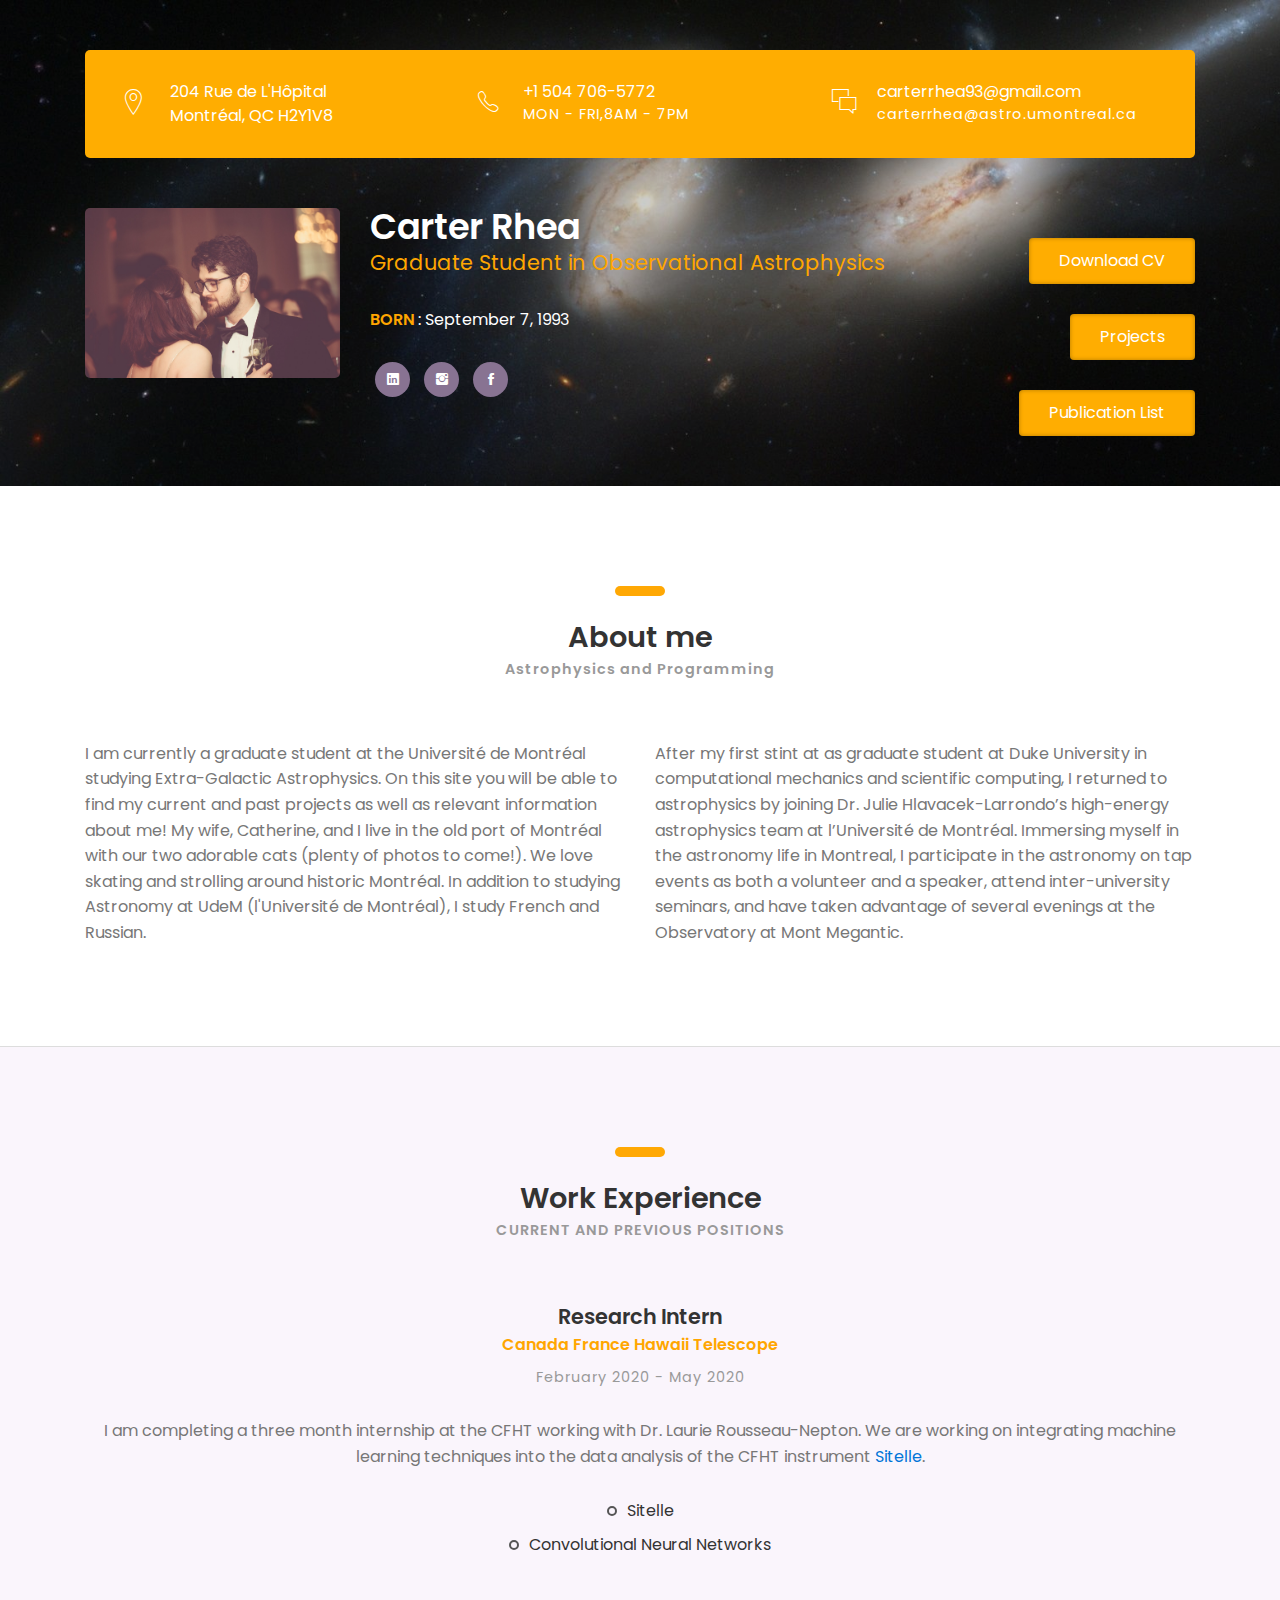
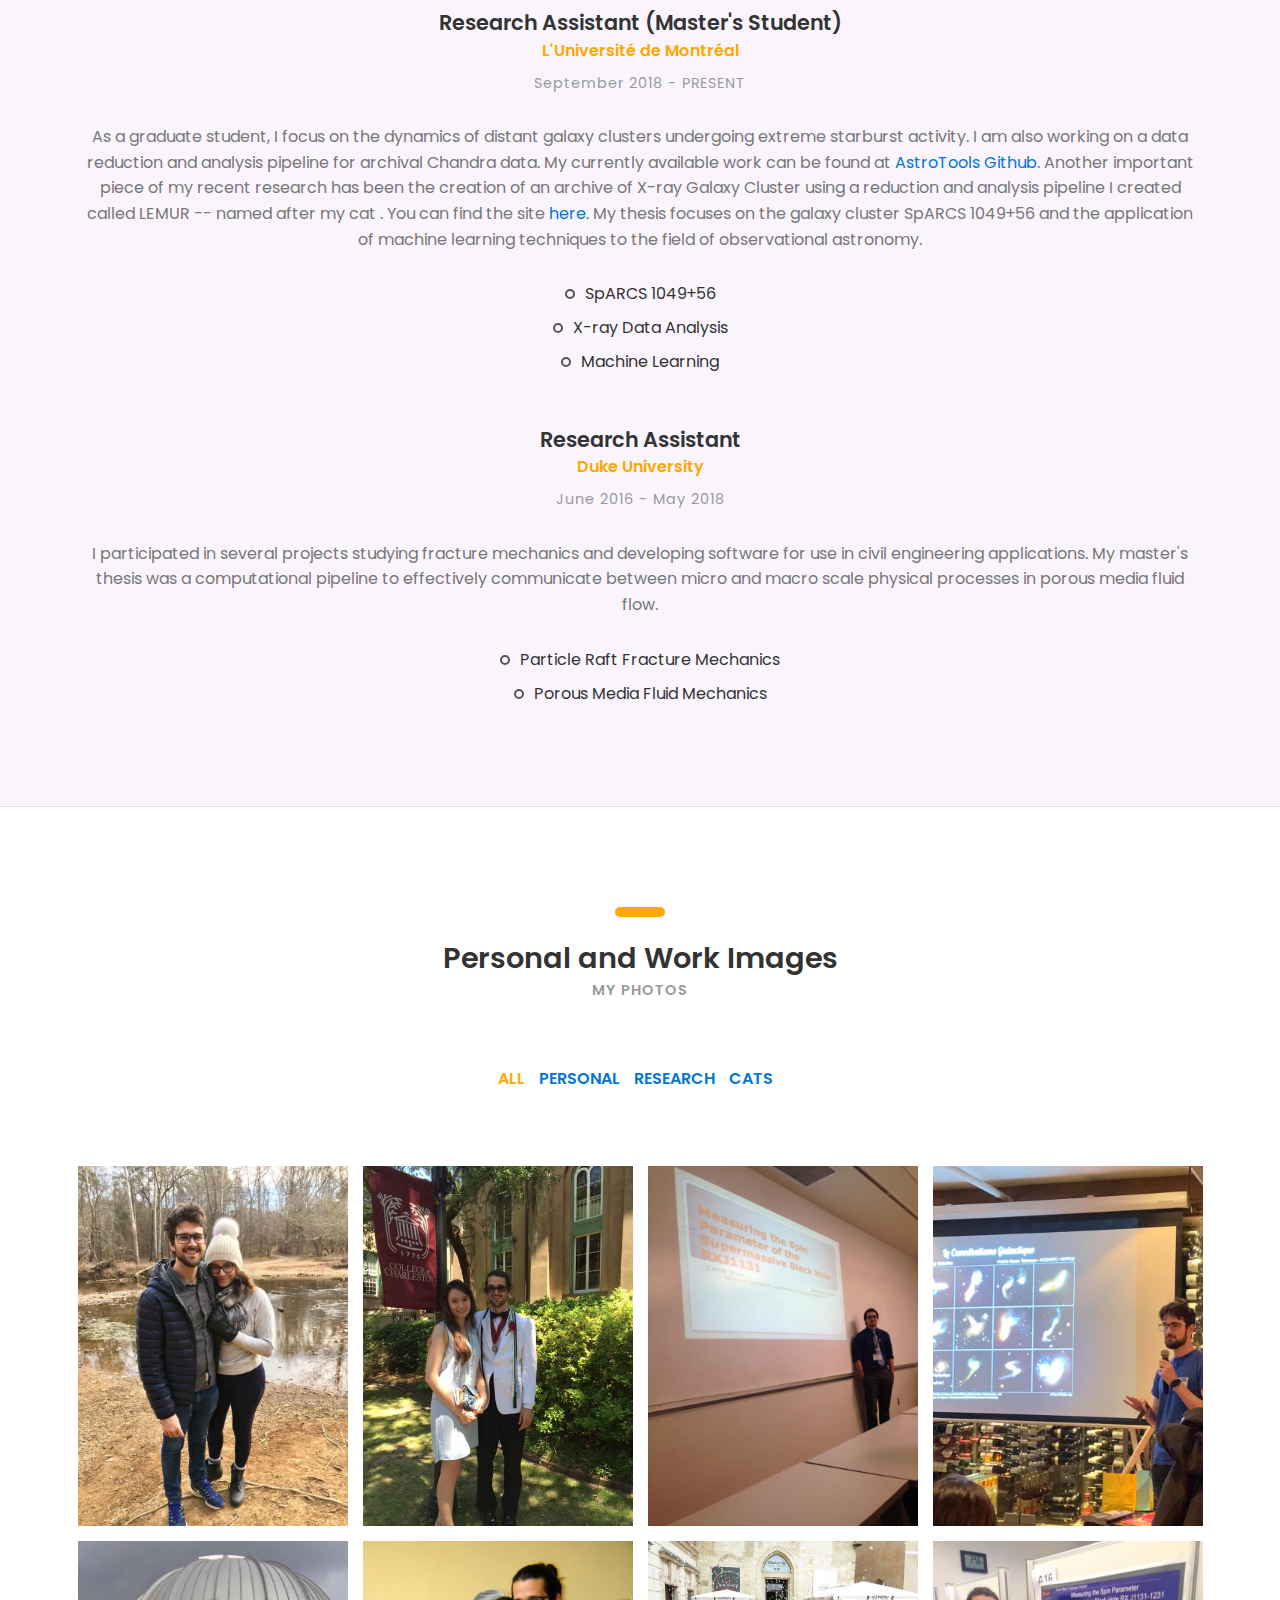
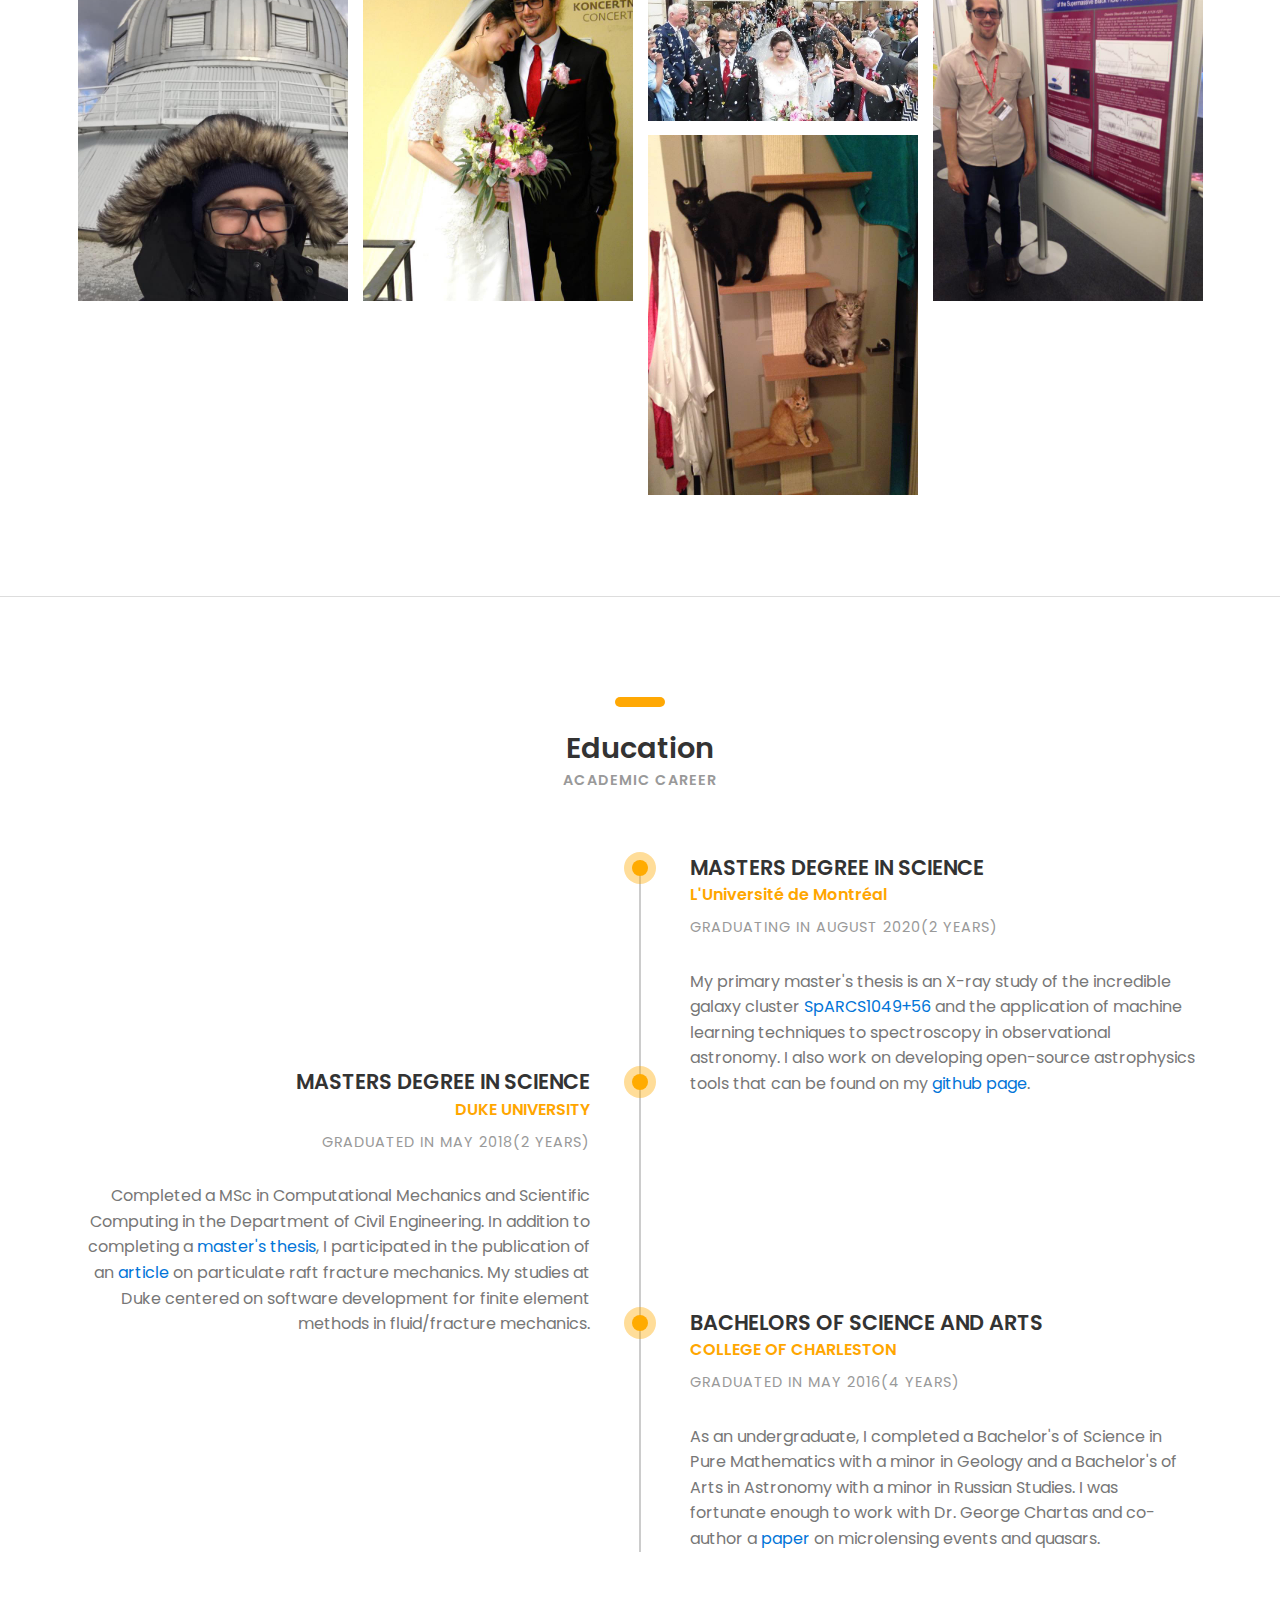
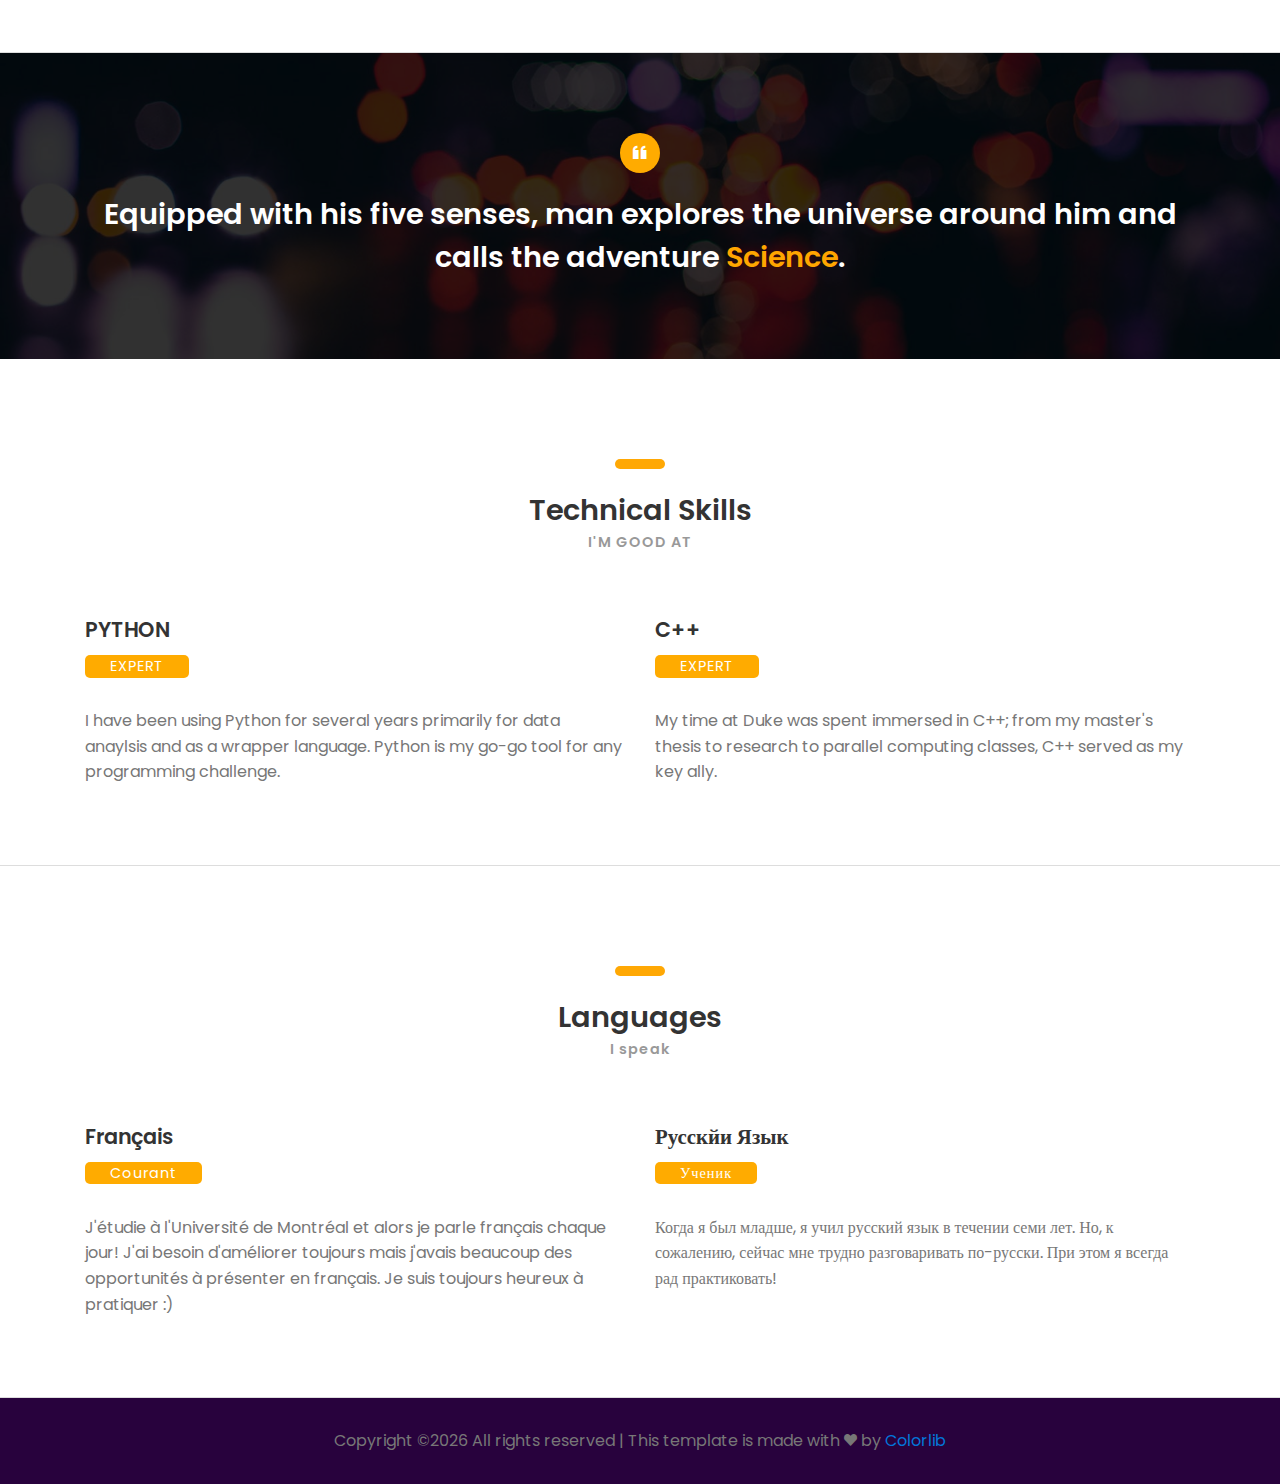
==== index.html @ 4ae4369f "Minor updates" ====
<!DOCTYPE HTML>
<html lang="en">
<head>
	<title>Carter Rhea</title>
	<meta http-equiv="X-UA-Compatible" content="IE=edge">
    <meta name="viewport" content="width=device-width, initial-scale=1">
	<meta charset="UTF-8">
	<script data-ad-client="ca-pub-7605440221238567" async src="https://pagead2.googlesyndication.com/pagead/js/adsbygoogle.js"></script>

	<!-- Font -->

	<link href="https://fonts.googleapis.com/css?family=Poppins:400,500,600,700%7CAllura" rel="stylesheet">

	<!-- Stylesheets -->

	<link href="common-css/bootstrap.css" rel="stylesheet">

	<link href="common-css/ionicons.css" rel="stylesheet">

	<link href="common-css/fluidbox.min.css" rel="stylesheet">

	<link href="03-cv-business/css/styles.css" rel="stylesheet">

	<link href="03-cv-business/css/responsive.css" rel="stylesheet">

</head>
<body>

	<section class="intro-section">
		<div class="container">

			<div class="heading-wrapper">
				<div class="row">
					<div class="col-sm-6 col-md-6 col-lg-4">
						<div class="info">
							<i class="icon ion-ios-location-outline"></i>
							<div class="right-area">
								<h5>204 Rue de L'Hôpital</h5>
								<h5>Montréal, QC H2Y1V8</h5>
							</div><!-- right-area -->
						</div><!-- info -->
					</div><!-- col-sm-4 -->

					<div class="col-sm-6 col-md-6 col-lg-4">
						<div class="info">
							<i class="icon ion-ios-telephone-outline"></i>
							<div class="right-area">
								<h5>+1 504 706-5772</h5>
								<h6>MON - FRI,8AM - 7PM</h6>
							</div><!-- right-area -->
						</div><!-- info -->
					</div><!-- col-sm-4 -->

					<div class="col-sm-6 col-md-6 col-lg-4">
						<div class="info">
							<i class="icon ion-ios-chatboxes-outline"></i>
							<div class="right-area">
								<h5>carterrhea93@gmail.com</h5>
								<h6>carterrhea@astro.umontreal.ca</h6>
							</div><!-- right-area -->
						</div><!-- info -->
					</div><!-- col-sm-4 -->
				</div><!-- row -->
			</div><!-- heading-wrapper -->


			<div class="intro">
				<div class="row">

					<div class="col-sm-8 col-md-4 col-lg-3">
						<div class="profile-img margin-b-30"><img src="images/DanWedding.jpg" alt=""></div>
					</div><!-- col-sm-8 -->

					<div class="col-sm-10 col-md-5 col-lg-6">
							<h2><b>Carter Rhea</b></h2>
							<h4 class="font-yellow">Graduate Student in Observational Astrophysics</h4>
							<ul class="information margin-tb-30">
								<li><b class="font-yellow">BORN</b> : September 7, 1993</li>
							</ul>
							<ul class="social-icons">
								<li><a href="#"><i class="ion-social-linkedin"></i></a></li>
								<li><a href="#"><i class="ion-social-instagram"></i></a></li>
								<li><a href="#"><i class="ion-social-facebook"></i></a></li>
							</ul>
					</div><!-- col-sm-8 -->

					<div class="col-sm-10 col-md-3 col-lg-3">
						<a class="downlad-btn" href="files/Resume.pdf" target="_blank">Download CV</a>
						<a class="downlad-btn" href="Projects.html">Projects</a>
						<a class="downlad-btn" href="Publications.html">Publication List</a>
					</div><!-- col-lg-2 -->


				</div><!-- row -->

			</div><!-- intro -->
		</div><!-- container -->
	</section><!-- intro-section -->


	<section class="about-section section">
		<div class="container">
			<div class="row">
				<div class="col-sm-12 center-text">
					<div class="heading ">
						<h3><b>About me</b></h3>
						<h6 class="font-lite-black"><b>Astrophysics and Programming</b></h6>
					</div>
				</div><!-- col-sm-3 -->
				<div class="col-sm-12 col-md-6">
					<p class="margin-b-50">I am currently a graduate student at the Université de Montréal studying Extra-Galactic Astrophysics. On this site you will
						be able to find my current and past projects as well as relevant information about me! My wife, Catherine, and I live
						in the old port of Montréal with our two adorable cats (plenty of photos to come!). We love skating and strolling
						around historic Montréal. In addition to studying Astronomy at UdeM (l'Université de Montréal), I study French and Russian.</p>
				</div><!-- col-sm-6 -->
				<div class="col-sm-12 col-md-6">
					<p class="margin-b-30">
						After my first stint at as graduate student at Duke University in computational mechanics and scientific computing,
						 I returned to astrophysics by joining Dr. Julie Hlavacek-Larrondo’s high-energy astrophysics team at l’Université de Montréal. Immersing myself in the astronomy life in Montreal,
						I participate in the astronomy on tap events as both a volunteer and a speaker, attend inter-university seminars, and have taken advantage of several evenings at the Observatory at Mont Megantic.</p>
				</div><!-- col-sm-6 -->




			</div><!-- row -->
		</div><!-- container -->
	</section><!-- about-section -->

	<section class="experience-section section center-text">
		<div class="container">
			<div class="row">
				<div class="col-sm-12">
					<div class="heading">
						<h3><b>Work Experience</b></h3>
						<h6 class="font-lite-black"><b>CURRENT AND PREVIOUS POSITIONS</b></h6>
					</div>
				</div><!-- col-sm-3 -->

				<div class="col-sm-12">

					<div class="experience margin-b-50">
						<h4><b>Research Intern</b></h4>
						<h5 class="font-yellow"><b>Canada France Hawaii Telescope</b></h5>
						<h6 class="font-lite-black margin-t-10">February 2020 - May 2020</h6>
						<p class="margin-tb-30">I am completing a three month internship at the CFHT working with Dr. Laurie
						Rousseau-Nepton. We are working on integrating machine learning techniques into the data analysis
						of the CFHT instrument <a href="https://cfht.hawaii.edu/Instruments/Sitelle/">Sitelle</a>.</p>
						<ul class="list margin-b-30">
							<li><span>Sitelle</span></li>
							<li><span>Convolutional Neural Networks</span></li>
						</ul>
					</div><!-- experience -->

					<div class="experience margin-b-50">
						<h4><b>Research Assistant (Master's Student)</b></h4>
						<h5 class="font-yellow"><b>L'Université de Montréal</b></h5>
						<h6 class="font-lite-black margin-t-10">September 2018 - PRESENT</h6>
						<p class="margin-tb-30">As a graduate student, I focus on the dynamics of distant galaxy clusters undergoing
                        extreme starburst activity. I am also working on a data reduction and analysis pipeline for archival Chandra data.
                        My currently available work can be found at <a href="https://github.com/crhea93/AstronomyTools">AstroTools Github</a>.
						Another important piece of my recent research has been the creation of an archive of X-ray Galaxy Cluster using a
						reduction and analysis pipeline I created called LEMUR -- named after my cat . You can find the site <a href="https://xtra-archive.com/">here</a>.
						My thesis focuses on the galaxy cluster SpARCS 1049+56 and the application of machine learning techniques
							to the field of observational astronomy.
						</p>
						<ul class="list margin-b-30">
							<li><span>SpARCS 1049+56</span></li>
							<li><span>X-ray Data Analysis</span></li>
							<li><span>Machine Learning</span></li>
						</ul>
					</div><!-- experience -->

					<div class="experience margin-b-50">
						<h4><b>Research Assistant</b></h4>
						<h5 class="font-yellow"><b>Duke University</b></h5>
						<h6 class="font-lite-black margin-t-10">June 2016 - May 2018</h6>
						<p class="margin-tb-30">I participated in several projects studying fracture mechanics and developing
                        software for use in civil engineering applications. My master's thesis was a computational pipeline to
                        effectively communicate between micro and macro scale physical processes in porous media fluid flow.</p>
						<ul class="list">
							<li><span>Particle Raft Fracture Mechanics</span></li>
							<li><span>Porous Media Fluid Mechanics</span></li>
						</ul>
					</div><!-- experience -->

				</div><!-- col-sm-9 -->
			</div><!-- row -->
		</div><!-- container -->
	</section><!-- experience-section -->

	<section class="portfolio-section section center-text">
		<div class="container">
			<div class="row">
				<div class="col-sm-12">
					<div class="heading">
						<h3><b>Personal and Work Images</b></h3>
						<h6 class="font-lite-black"><b>MY PHOTOS</b></h6>
					</div>
				</div><!-- col-sm-12 -->

				<div class="col-sm-12">
					<div class="portfolioFilter clearfix margin-b-80">
						<a href="#" data-filter="*" class="current"><b>ALL</b></a>
						<a href="#" data-filter=".personal"><b>PERSONAL</b></a>
						<a href="#" data-filter=".research"><b>RESEARCH</b></a>
						<a href="#" data-filter=".cats"><b>CATS</b></a>
					</div><!-- portfolioFilter -->
				</div><!-- col-sm-8 -->
			</div><!-- row -->

			<div class="portfolioContainer margin-b-50">

				<div class="p-item personal">
					<a href="images/eno.jpg" data-fluidbox>
						<img src="images/eno.jpg" alt=""></a>
				</div><!-- p-item -->

                <div class="p-item personal">
                    <a href="images/grad.jpg" data-fluidbox>
                        <img src="images/grad.jpg" alt=""></a>
                </div><!-- p-item -->

                <div class="p-item research">
                    <a href="images/Philly2015.jpg" data-fluidbox>
                        <img src="images/Philly2015.jpg" alt=""></a>
                </div><!-- p-item -->

                <div class="p-item personal research">
                    <a href="images/AstroFut.jpg" data-fluidbox>
                        <img src="images/AstroFut.jpg" alt=""></a>
                </div><!-- p-item -->

                <div class="p-item personal research">
                    <a href="images/OMM.jpg" data-fluidbox>
                        <img src="images/OMM.jpg" alt=""></a>
                </div><!-- p-item -->

                <div class="p-item personal">
                    <a href="images/wedding2.jpg" data-fluidbox>
                        <img src="images/wedding2.jpg" alt=""></a>
                </div><!-- p-item -->

                <div class="p-item personal">
                    <a href="images/wedding.jpg" data-fluidbox>
                        <img src="images/wedding.jpg" alt=""></a>
                </div><!-- p-item -->

                <div class="p-item research">
                    <a href="images/Madrid.jpg" data-fluidbox>
                        <img src="images/Madrid.jpg" alt=""></a>
                </div><!-- p-item -->

				<div class="p-item cats">
					<a href="images/cat_tree.jpg" data-fluidbox>
						<img src="images/cat_tree.jpg" alt=""></a>
				</div><!-- p-item -->


			</div><!-- portfolioContainer -->
		</div><!-- container -->
	</section><!-- portfolio-section -->


	<section class="education-section section">
		<div class="container">
			<div class="row">
				<div class="col-sm-12 center-text">
					<div class="heading">
						<h3><b>Education</b></h3>
						<h6 class="font-lite-black"><b>ACADEMIC CAREER</b></h6>
					</div>
				</div><!-- col-sm-3 -->

				<div class="col-sm-12">

					<div class="education-wrapper margin-b-50">
						<div class="education right">
							<h4><b>MASTERS DEGREE IN SCIENCE</b></h4>
							<h5 class="font-yellow"><b>L'Université de Montréal</b></h5>
							<h6 class="font-lite-black margin-t-10">GRADUATING IN AUGUST 2020(2 YEARS)</h6>
							<p class="margin-t-30">My primary master's thesis is an X-ray study of the incredible galaxy cluster
                                <a href="https://www.sciencedaily.com/releases/2015/09/150910141235.htm">SpARCS1049+56</a> and the application of machine learning techniques to spectroscopy in observational astronomy.
                                I also work on developing open-source astrophysics tools that can be found on my <a href="https://github.com/crhea93">github page</a>.
							</p>
						</div><!-- education -->

						<div class="education left">
							<h4><b>MASTERS DEGREE IN SCIENCE</b></h4>
							<h5 class="font-yellow"><b>DUKE UNIVERSITY</b></h5>
							<h6 class="font-lite-black margin-t-10">GRADUATED IN MAY 2018(2 YEARS)</h6>
							<p class="margin-t-30">Completed a MSc in Computational Mechanics and Scientific Computing in the
                                Department of Civil Engineering. In addition to completing a
                                <a href="https://dukespace.lib.duke.edu/dspace/handle/10161/17526">master's thesis</a>, I participated in
                                the publication of an <a href="https://www.sciencedirect.com/science/article/pii/S0020768318303329">article</a> on particulate raft fracture mechanics. My studies at Duke centered
                            on software development for finite element methods in fluid/fracture mechanics.</p>
						</div><!-- education -->

						<div class="education right">
							<h4><b>BACHELORS OF SCIENCE AND ARTS</b></h4>
							<h5 class="font-yellow"><b>COLLEGE OF CHARLESTON</b></h5>
							<h6 class="font-lite-black margin-t-10">GRADUATED IN MAY 2016(4 YEARS)</h6>
							<p class="margin-t-30">As an undergraduate, I completed a Bachelor's of Science in Pure Mathematics with a minor in Geology
                            and a Bachelor's of Arts in Astronomy with a minor in Russian Studies. I was fortunate enough to work with Dr. George Chartas
                                and co-author a <a href="https://arxiv.org/abs/1509.05375">paper</a> on microlensing events and quasars.</p>
						</div><!-- education -->
					</div><!-- education-wrapper -->
				</div><!-- col-sm-9 -->
			</div><!-- row -->
		</div><!-- container -->

	</section><!-- education-section -->


	<section class="quoto-section center-text">
		<div class="container">
			<div class="row">
				<div class="col-sm-12">
					<i class="icon ion-quote"></i>
					<h3><b>Equipped with his five senses, man explores the universe around him and calls the adventure
                        <span class="font-yellow">Science</span>.
					</b></h3>
				</div><!-- col-sm-12 -->
			</div><!-- row -->
		</div><!-- container -->
	</section><!-- quoto-section -->

	<section class="skills-section section">
		<div class="container">
			<div class="row">
				<div class="col-sm-12 center-text">
					<div class="heading">
						<h3><b>Technical Skills</b></h3>
						<h6 class="font-lite-black"><b>I'M GOOD AT</b></h6>
					</div>
				</div><!-- col-sm-12 -->

				<div class="col-sm-12 col-md-6">
					<h4><b>PYTHON</b></h4>
					<h6 class="expert">EXPERT</h6>

					<p class="margin-tb-30">I have been using Python for several years primarily for data anaylsis and
                    as a wrapper language. Python is my go-go tool for any programming challenge.</p>

				</div><!-- col-md-6 -->

				<div class="col-sm-12 col-md-6">
					<h4><b>C++</b></h4>
					<h6 class="expert">EXPERT</h6>

					<p class="margin-tb-30">My time at Duke was spent immersed in C++; from my master's thesis to research
                    to parallel computing classes, C++ served as my key ally.</p>


                </div><!-- col-md-6 -->
			</div><!-- row -->
		</div><!-- container -->
	</section><!-- skills-section -->



	<section class="skills-section section">
		<div class="container">
			<div class="row">
				<div class="col-sm-12 center-text">
					<div class="heading">
						<h3><b>Languages</b></h3>
						<h6 class="font-lite-black"><b>I speak</b></h6>
					</div>
				</div><!-- col-sm-12 -->

				<div class="col-sm-12 col-md-6">
					<h4><b>Français</b></h4>
					<h6 class="expert">Courant</h6>

					<p class="margin-tb-30">J'étudie à l'Université de Montréal et alors je parle français chaque jour! J'ai besoin d'améliorer toujours
					mais j'avais beaucoup des opportunités à présenter en français. Je suis toujours heureux à pratiquer :)</p>


				</div><!-- col-md-6 -->

				<div class="col-sm-12 col-md-6">
					<h4><b>Русскйи Язык</b></h4>
					<h6 class="expert">Ученик</h6>

					<p class="margin-tb-30">Когда я был младше, я учил русский язык в течении семи лет. Но, к сожалению, сейчас мне трудно разговаривать по-русски.
						При этом я всегда рад практиковать!</p>



				</div><!-- col-md-6 -->
			</div><!-- row -->
		</div><!-- container -->
	</section><!-- skills-section -->





	<footer>
		<p class="copyright">
			<!-- Link back to Colorlib can't be removed. Template is licensed under CC BY 3.0. -->
Copyright &copy;<script>document.write(new Date().getFullYear());</script> All rights reserved | This template is made with <i class="ion-heart" aria-hidden="true"></i> by <a href="https://colorlib.com" target="_blank">Colorlib</a>
<!-- Link back to Colorlib can't be removed. Template is licensed under CC BY 3.0. -->
		</p>
	</footer>


	<!-- SCIPTS -->

	<script src="common-js/jquery-3.2.1.min.js"></script>

	<script src="common-js/tether.min.js"></script>

	<script src="common-js/bootstrap.js"></script>

	<script src="common-js/isotope.pkgd.min.js"></script>

	<script src="common-js/jquery.waypoints.min.js"></script>

	<script src="common-js/progressbar.min.js"></script>

	<script src="common-js/jquery.fluidbox.min.js"></script>

	<script src="common-js/scripts.js"></script>

</body>
</html>
---- common-css/fluidbox.min.css ----
@-webkit-keyframes a{0%{-webkit-transform:translate(-50%,-50%) rotateX(0) rotateY(0);transform:translate(-50%,-50%) rotateX(0) rotateY(0)}50%{-webkit-transform:translate(-50%,-50%) rotateX(-180deg) rotateY(0);transform:translate(-50%,-50%) rotateX(-180deg) rotateY(0)}to{-webkit-transform:translate(-50%,-50%) rotateX(-180deg) rotateY(-180deg);transform:translate(-50%,-50%) rotateX(-180deg) rotateY(-180deg)}}@keyframes a{0%{-webkit-transform:translate(-50%,-50%) rotateX(0) rotateY(0);transform:translate(-50%,-50%) rotateX(0) rotateY(0)}50%{-webkit-transform:translate(-50%,-50%) rotateX(-180deg) rotateY(0);transform:translate(-50%,-50%) rotateX(-180deg) rotateY(0)}to{-webkit-transform:translate(-50%,-50%) rotateX(-180deg) rotateY(-180deg);transform:translate(-50%,-50%) rotateX(-180deg) rotateY(-180deg)}}.fluidbox{outline:none}.fluidbox__overlay{background-color:hsla(0,0%,100%,.85);cursor:pointer;cursor:zoom-out;opacity:0;pointer-events:none;position:fixed;top:-100%;left:0;bottom:-100%;right:0;-webkit-transition:all .5s ease-in-out;transition:all .5s ease-in-out}.fluidbox--opened .fluidbox__overlay{pointer-events:auto}.fluidbox__wrap{background-position:center center;background-size:cover;margin:0 auto;position:relative;-webkit-transition:all .5s ease-in-out;transition:all .5s ease-in-out}.fluidbox--closed .fluidbox__thumb,.fluidbox__thumb{-webkit-transition:opacity 0s ease-in-out 0s;transition:opacity 0s ease-in-out 0s}.fluidbox__ghost{background-size:100% 100%;background-position:center center;background-repeat:no-repeat;position:absolute;-webkit-transition:opacity 0s 0s,-webkit-transform .5s 0s;transition:opacity 0s 0s,-webkit-transform .5s 0s;transition:opacity 0s 0s,transform .5s 0s;transition:opacity 0s 0s,transform .5s 0s,-webkit-transform .5s 0s}.fluidbox--opened .fluidbox__ghost{cursor:pointer;cursor:zoom-out}.fluidbox--closed .fluidbox__ghost{-webkit-transition:opacity 0s .5s,-webkit-transform .5s 0s;transition:opacity 0s .5s,-webkit-transform .5s 0s;transition:opacity 0s .5s,transform .5s 0s;transition:opacity 0s .5s,transform .5s 0s,-webkit-transform .5s 0s}.fluidbox__loader{opacity:0;-webkit-perspective:200px;perspective:200px;pointer-events:none;position:absolute;top:0;left:0;bottom:0;right:0}.fluidbox__loader:before{background-color:hsla(0,0%,100%,.85);content:'';-webkit-transform-style:preserve-3d;transform-style:preserve-3d;position:absolute;top:50%;left:50%;width:20%;padding-bottom:20%;-webkit-transform:translate(-50%,-50%);transform:translate(-50%,-50%);-webkit-transition-property:-webkit-transform;transition-property:-webkit-transform;transition-property:transform;transition-property:transform,-webkit-transform;-webkit-transition-duration:.5s;transition-duration:.5s;-webkit-transition-delay:0s;transition-delay:0s}.fluidbox--loading .fluidbox__loader{opacity:1;-webkit-transition:opacity .5s ease-in-out .5s;transition:opacity .5s ease-in-out .5s}.fluidbox--loading .fluidbox__loader:before{-webkit-animation:a 1s 0s infinite ease-in-out forwards;animation:a 1s 0s infinite ease-in-out forwards}
/*# sourceMappingURL=fluidbox.min.css.map */
---- 03-cv-business/css/styles.css ----
/*
====================================================

* 	[Master Stylesheet]
	
	Theme Name :  
	Version    :  
	Author     :  
	Author URI :  

====================================================

	TOC
	
	1. PRIMARY STYLES
	2. COMMONS FOR PAGE DESIGN
	3. INTRO SECTION
		INTRO 
	4. ABOUT SECTION
		COUNTER SECTION 
	5. EXPERIENCE SECTION
	6. PORFOLIO SECTION
	7. EDUCATION SECTION
	8. QUOTO SECTION
	9. SKILLS SECTION
		LINE PROGRESSBAR 
	10. FOOTER

====================================================


/* ---------------------------------
1. PRIMARY STYLES
--------------------------------- */

html{ font-size: 100%; height: 100%; width: 100%; overflow-x: hidden; margin: 0px; 
	padding: 0px; touch-action: manipulation; }


body{ font-size: 16px; font-family: 'Poppins', serif; width: 100%; margin: 0; 
	font-weight: 400; word-wrap: break-word; color: #333; 
	-webkit-font-smoothing: antialiased; -moz-osx-font-smoothing: grayscale; }

h1, h2, h3, h4, h5, h6, p, a, ul, span, li, img, inpot, button{ margin: 0; padding: 0; }

h1,h2,h3,h4,h5,h6{ line-height: 1.5; font-weight: inherit; }

h1,h2,h3{ font-family: 'Poppins', cursive; }

p{ line-height: 1.6; font-size: 1em; font-weight: 400; color: #777; }

h1{ font-size: 4em; line-height: 1; }
h2{ font-size: 2.2em; line-height: 1.1; }
h3{ font-size: 1.8em; }
h4{ font-size: 1.3em; }
h5{ font-size: 1em; }
h6{ font-size: .9em; letter-spacing: 1px; }

a, button{ display: inline-block; text-decoration: none;  line-height: 1; 
	-webkit-transition: all .25s ease-in-out; transition: all .25s ease-in-out; }

a:focus, a:active, a:hover,
button:focus, button:active, button:hover,
a b.light-color:hover{ text-decoration: none; color: #FFA804; }



b{ font-weight: 600; }

img{ width: 100%; }

li{ list-style: none; display: inline-block; }

span{ display: inline-block; }

button{ outline: 0; border: 0; background: none; cursor: pointer; }

.icon{ font-size: 1.1em; display: inline-block; line-height: inherit; }

[class^="icon-"]:before, [class*=" icon-"]:before{ line-height: inherit; }

b.max-bold{ font-weight: 700; }



/* ---------------------------------
2. COMMONS FOR PAGE DESIGN
--------------------------------- */

.section{ padding: 100px 0 50px; border-bottom: 1px solid #ddd; }

.section .heading{ margin-bottom: 60px; display: inline-block; }

.section .heading:before{ content:''; height: 10px; width: 50px; border-radius: 5px;
	margin: 0 auto 20px; display: block; background: #FFA804; }
	
.margin-t-10{ margin-top: 10px; }
.margin-t-30{ margin-top: 30px; }

.margin-b-20{ margin-bottom: 20px; }
.margin-b-30{ margin-bottom: 30px; }
.margin-b-50{ margin-bottom: 50px; }

.margin-tb-30{ margin-top: 30px; margin-bottom: 30px; }
.margin-tb-50{ margin-top: 50px; margin-bottom: 50px; }

.font-yellow{ color: #FFA600; }

.font-semi-white{ color: #ddd; }

.font-lite-black{ color: #999; }

.center-text{ text-align: center; }



/* ---------------------------------
3. INTRO SECTION
--------------------------------- */

.intro-section{ padding: 50px 0; position: relative; background-size: cover; 
	z-index: 1;background-image: url(../../images/slider-3-1920x1080.jpg); }

.intro-section:before{ content:''; z-index: -1; position: absolute; top: 0; bottom: 0; left: 0; 
	right: 0; background: rgba(0,0,0, .2); }

	
/* HEADER */

.intro-section .heading-wrapper{ border-radius: 5px; padding: 30px 40px 20px; margin-bottom: 50px;
	background: #FFAD01; color: #fff; }

.intro-section .info{ margin-bottom: 10px; }

.intro-section .info .icon{ float: left; font-size: 30px; }

.intro-section .info .right-area{ margin-left: 45px; }


/* INTRO */

.intro{ color: #fff; }

.intro .profile-img{ max-width: 400px; border-radius: 5px; overflow: hidden; }

.intro .information > li{ display: block; margin: 5px 0; }

.intro .social-icons > li > a{ height: 35px; line-height: 35px; width: 35px; border-radius: 20px; 
	overflow: hidden; z-index: 1; position: relative; margin: 0 5px 5px; text-align: center;
	background: #887392; color: #fff; }

.intro .social-icons > li > a:after{ content: ''; position: absolute; bottom: 0; left: 0; right: 0;
	top: 0; z-index: -1; border-radius: 20px; background: #FFA804; 
	-webkit-transition: all .2s ease; transition: all .2s ease;
	-webkit-transform: scale(0); transform: scale(0); }

.intro .social-icons > li > a:hover:after{ -webkit-transform: scale(1); transform: scale(1); }


.intro .downlad-btn{ padding: 15px 30px; border-radius: 4px; float: right; margin-top: 30px;
	box-shadow: inset 0 0px 4px rgba(0,0,0,.3); background: #FFAD01; color: #fff; 
	-webkit-transition: all .2s ease; transition: all .2s ease; }

.intro .downlad-btn:hover{ -webkit-transform: translateY(-4px); transform: translateY(-4px); }


/* ---------------------------------
4. ABOUT SECTION
--------------------------------- */

/* COUNTER SECTION */

.counter{ position: relative; }
	
.counter .title{ color: #FFA600; text-align: right; margin-right: 130px; }

.counter .desc{ position: absolute; bottom: 4px; right: 0px; width: 110px; }



/* ---------------------------------
5. EXPERIENCE SECTION
--------------------------------- */

.experience-section{ background: #FAF5FC; }

.experience .list > li{ display: block; position: relative; margin-bottom: 10px; }

.experience .list > li > span{ position: relative; padding-left: 20px; }

.experience .list > li span:before{ content: ''; position: absolute; top: 50%; left: 0; height: 10px; 
	width: 10px; margin-top: -5px; display: block; border-radius: 10px; border: 2px solid #555; }

	

/* ---------------------------------
6. PORFOLIO SECTION
--------------------------------- */

.portfolio-section{ position: relative; }

.portfolio-section .portfolioFilter{ margin-bottom: 60px; color: #666; }

.portfolio-section .portfolioFilter a{ margin: 10px 10px 0 0; }

.portfolio-section .portfolioFilter a.current{ color: #FFA804; }

.portfolio-section .portfolioContainer{ margin-left: -15px; margin-right: -15px; }

.portfolio-section .p-item{ width: 25%; padding: 0 7.5px 0px; margin-top: 15px; }

.portfolio-section .p-item a{ display: inline-block; position: relative; }


	
/* ---------------------------------
7. EDUCATION SECTION
--------------------------------- */

.education-wrapper{ position: relative; overflow: hidden; text-align: center; }

.education-wrapper:after{ content:''; position: absolute; top: 8px; bottom: 0; left: 50%;
	margin-left: -1px; width: 2px; background: #ccc; }

.education-wrapper .education{ width: 50%; clear: both; position: relative; margin-top: -30px; }

.education-wrapper .education:first-child{ margin-top: 0; } 

.education-wrapper .education.left{ float: left; padding-right: 50px; text-align: right; }

.education-wrapper .education.right{ float: right; padding-left: 50px; text-align: left; }

.education-wrapper .education:after{ content:''; position: absolute; top: 8px; width: 16px; 
	height: 16px; border-radius: 10px; z-index: 1;
	box-shadow: 0 0 0 8px rgba(255,171,0, .4); background: #FFAB00; }
	
.education-wrapper .education.left:after{ right: -8px; }

.education-wrapper .education.right:after{ left: -8px; }


/* ---------------------------------
8. QUOTO SECTION
--------------------------------- */

.quoto-section{ padding: 80px 0; position: relative; background-size: cover; 
	z-index: 1; background-image: url(../../images/slider-4-1920x600.jpg); color: #fff; }

.quoto-section:before{ content:''; z-index: -1; position: absolute; top: 0; bottom: 0; left: 0; 
	right: 0; background: rgba(0,0,0, .8); }
	
.quoto-section .icon{ margin-bottom: 20px; height: 40px; width: 40px; line-height: 40px; 
	border-radius: 30px; background: #FFAB00; color: #fff; }

	

/* ---------------------------------
9. SKILLS SECTION
--------------------------------- */

.skills-section .expert{ margin-top: 10px; display: inline-block; padding: 1px 25px 0; 
	border-radius: 5px; background: #FFAB00; color: #fff; }

	
/* LINE PROGRESSBAR */
	
.line-progress{ position: relative; padding-bottom: 25px; }

.line-progress .progressbar-text{ position: absolute; bottom: 0; right: 0; font-size: 1.1em; 
	font-weight: 500; color: #777!important; }

.line-progress .progress-title{ position: absolute; bottom: 0; left: 0; color: #777; }


/* REDIAL PROGRESS SECTION */

.radial-progress-section{ border: 0; position: relative; background-size: cover; 
	z-index: 1; background-image: url(../../images/slider-4-1920x600.jpg); color: #fff; }

.radial-progress-section:before{ content:''; z-index: -1; position: absolute; top: 0; bottom: 0; 
	left: 0; right: 0; background: rgba(0,0,0, .8); }
	
.radial-progress{ position: relative; max-width: 170px; margin: 0 auto; }

.radial-progress .progressbar-text{ font-size: 2.2em; font-weight: 500; 
	padding-bottom: 25px!important; color: #FFAB00!important; }

.radial-progress .progressbar-text:after{ content:'%'; }

.radial-progress .progress-title{ position: absolute; top: 50%; left: 50%; width: 100%;
	letter-spacing: 0; text-align: center; transform: translate(-50%, 15px); color: #fff; }



/* ---------------------------------
10. FOOTER
--------------------------------- */

.copyright{ text-align: center; padding: 30px 0; background: #28023D; }
---- 03-cv-business/css/responsive.css ----
/* Screens Resolution : 992px
-------------------------------------------------------------------------- */
@media only screen and (max-width: 1200px) {
	/* ---------------------------------
	4. ABOUT SECTION
	--------------------------------- */

	/* COUNTER SECTION */

	.about-section{ text-align: center; }

	.counter{ display: inline-block; }
	
	.counter .desc{ text-align: left; }
}

/* Screens Resolution : 992px
-------------------------------------------------------------------------- */
@media only screen and (max-width: 992px) {
	
}

/* Screens Resolution : 767px
-------------------------------------------------------------------------- */
@media only screen and (max-width: 767px) {
	
	/* ---------------------------------
	1. PRIMARY STYLES
	--------------------------------- */

	p{ line-height: 1.4; }

	h1{ font-size: 3em; }
	h2{ font-size: 2em; }
	h3{ font-size: 1.8em; }


	
	/* ---------------------------------
	2. COMMONS FOR PAGE DESIGN
	--------------------------------- */

	.section{ padding: 50px 0 0px; }

	.section .heading{ margin-bottom: 30px; }

	
	/* ---------------------------------
	3. INTRO SECTION
	--------------------------------- */

	/* INTRO */

	.intro .downlad-btn{ float: none; }
	
	
	
	
	
	/* ---------------------------------
	6. PORFOLIO SECTION
	--------------------------------- */
	
	.portfolio-section .portfolioFilter{ margin-top: 0px; margin-bottom: 20px; }
	
	.portfolio-section .p-item{ width: 50%; }
	
	
	/* ---------------------------------
	7. EDUCATION SECTION
	--------------------------------- */

	.education-wrapper{ position: relative; overflow: hidden; text-align: center; }

	.education-wrapper:after{ content:''; position: absolute; top: 8px; bottom: 0; left: 50%;
		margin-left: -1px; width: 2px; background: #ccc; }

	.education-wrapper .education{ width: 100%; margin-top: 30px; }
	
	.education-wrapper .education.left,
	.education-wrapper .education.right{ float: none; padding: 0px; text-align: center; }

	.education-wrapper:after,
	.education-wrapper .education:after{ display: none; }
	
}

/* Screens Resolution : 575px
-------------------------------------------------------------------------- */
@media only screen and (max-width: 575px) {
	
	/* ---------------------------------
	1. PRIMARY STYLES
	--------------------------------- */

	body{ font-size: 14px;  }
	
	/* ---------------------------------
	6. PORFOLIO SECTION
	--------------------------------- */

	.portfolio-section .p-item{ width: 100%; }
	
}

/* Screens Resolution : 479px
-------------------------------------------------------------------------- */
@media only screen and (max-width: 479px) {


}

/* Screens Resolution : 359px
-------------------------------------------------------------------------- */
@media only screen and (max-width: 359px) {
	
	

}

/* Screens Resolution : 290px
-------------------------------------------------------------------------- */
@media only screen and (max-width: 290px) {

	
}

/* Screens Resolution : 290px
-------------------------------------------------------------------------- */
@media only screen and (max-width: 260px) {

	
}
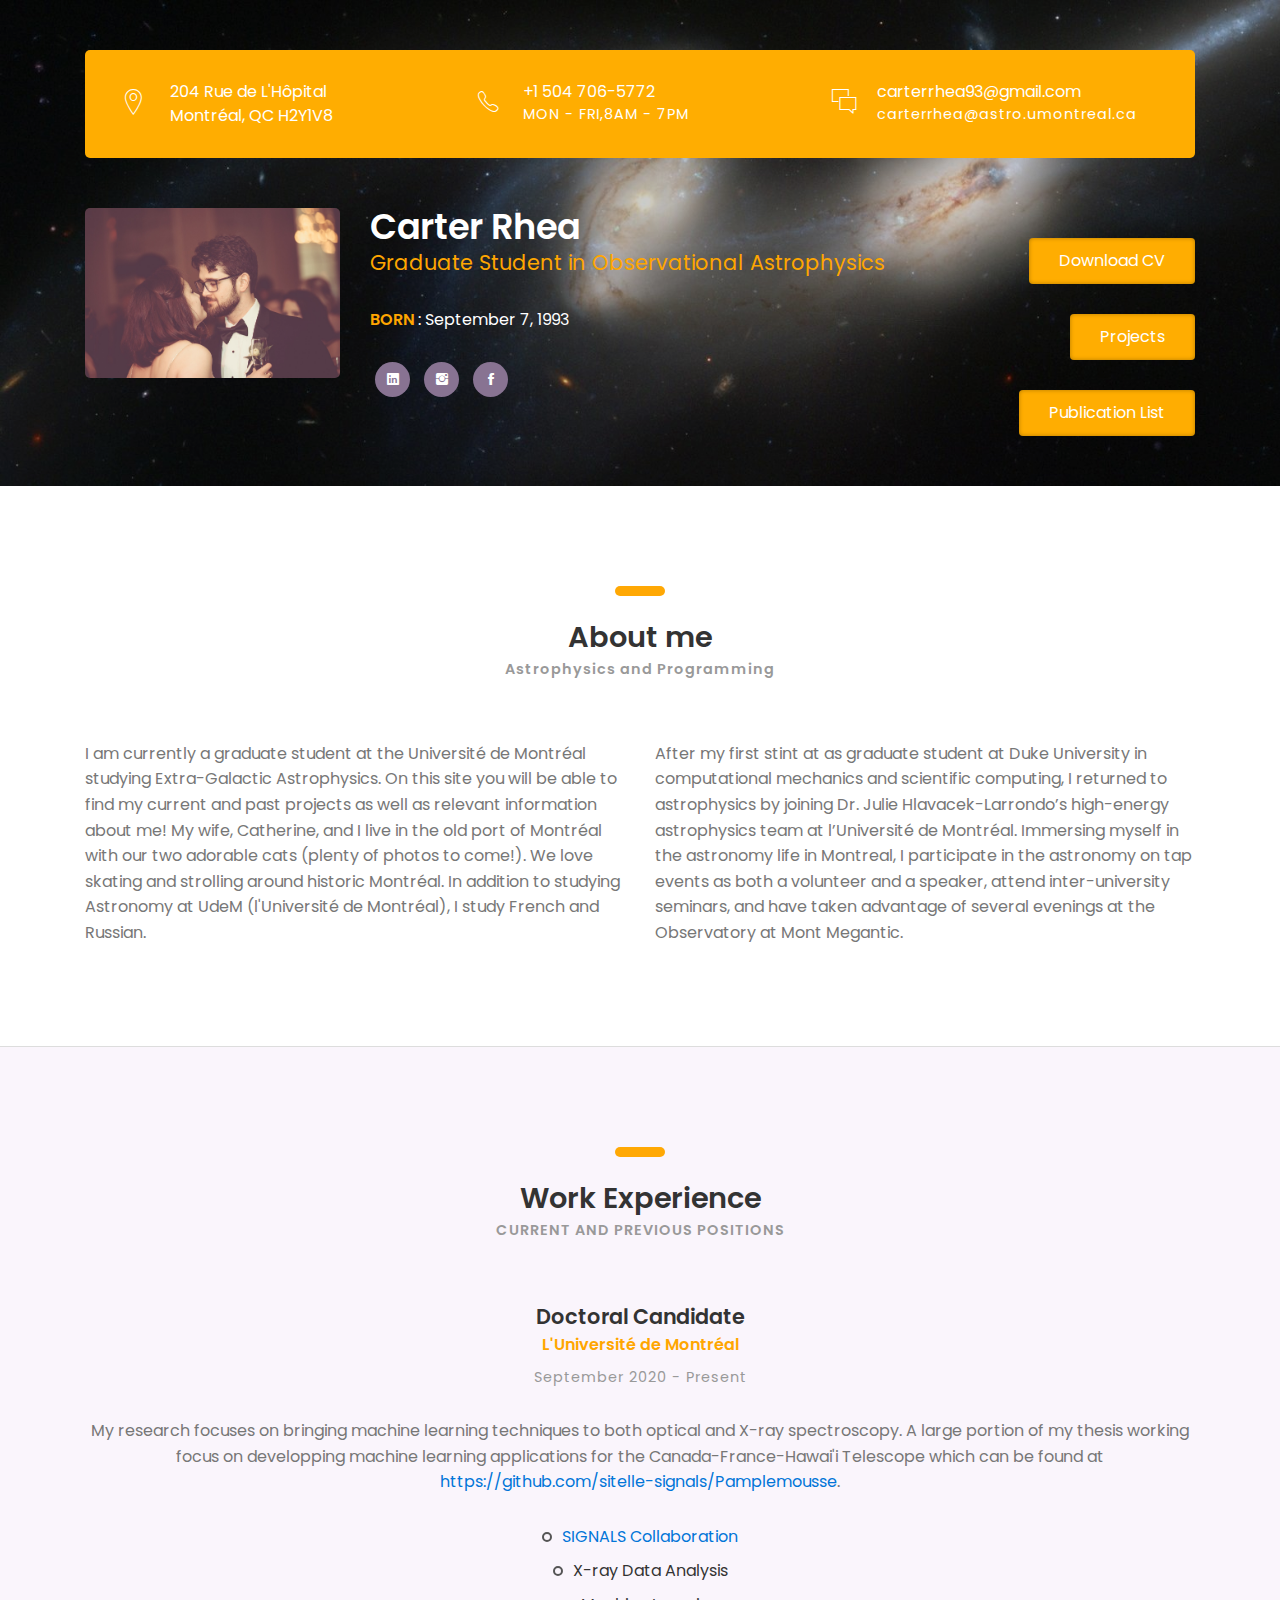
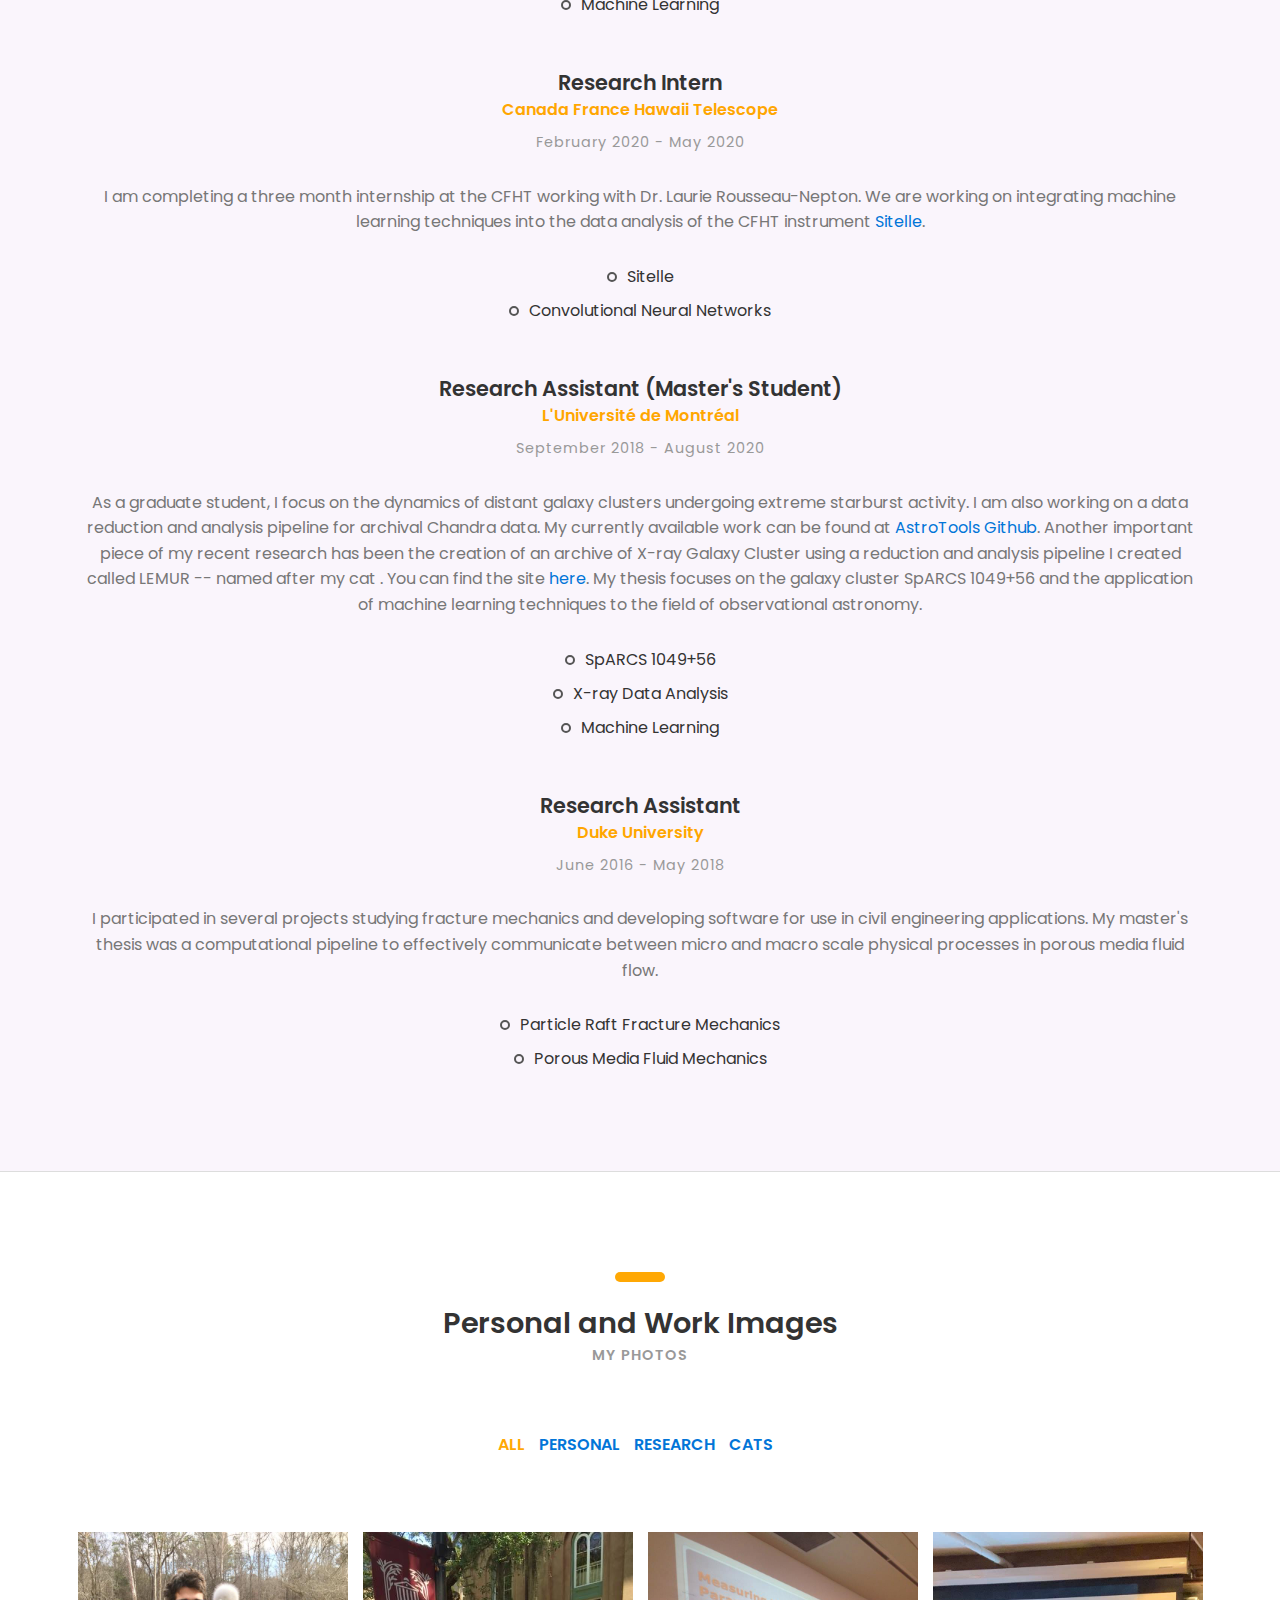
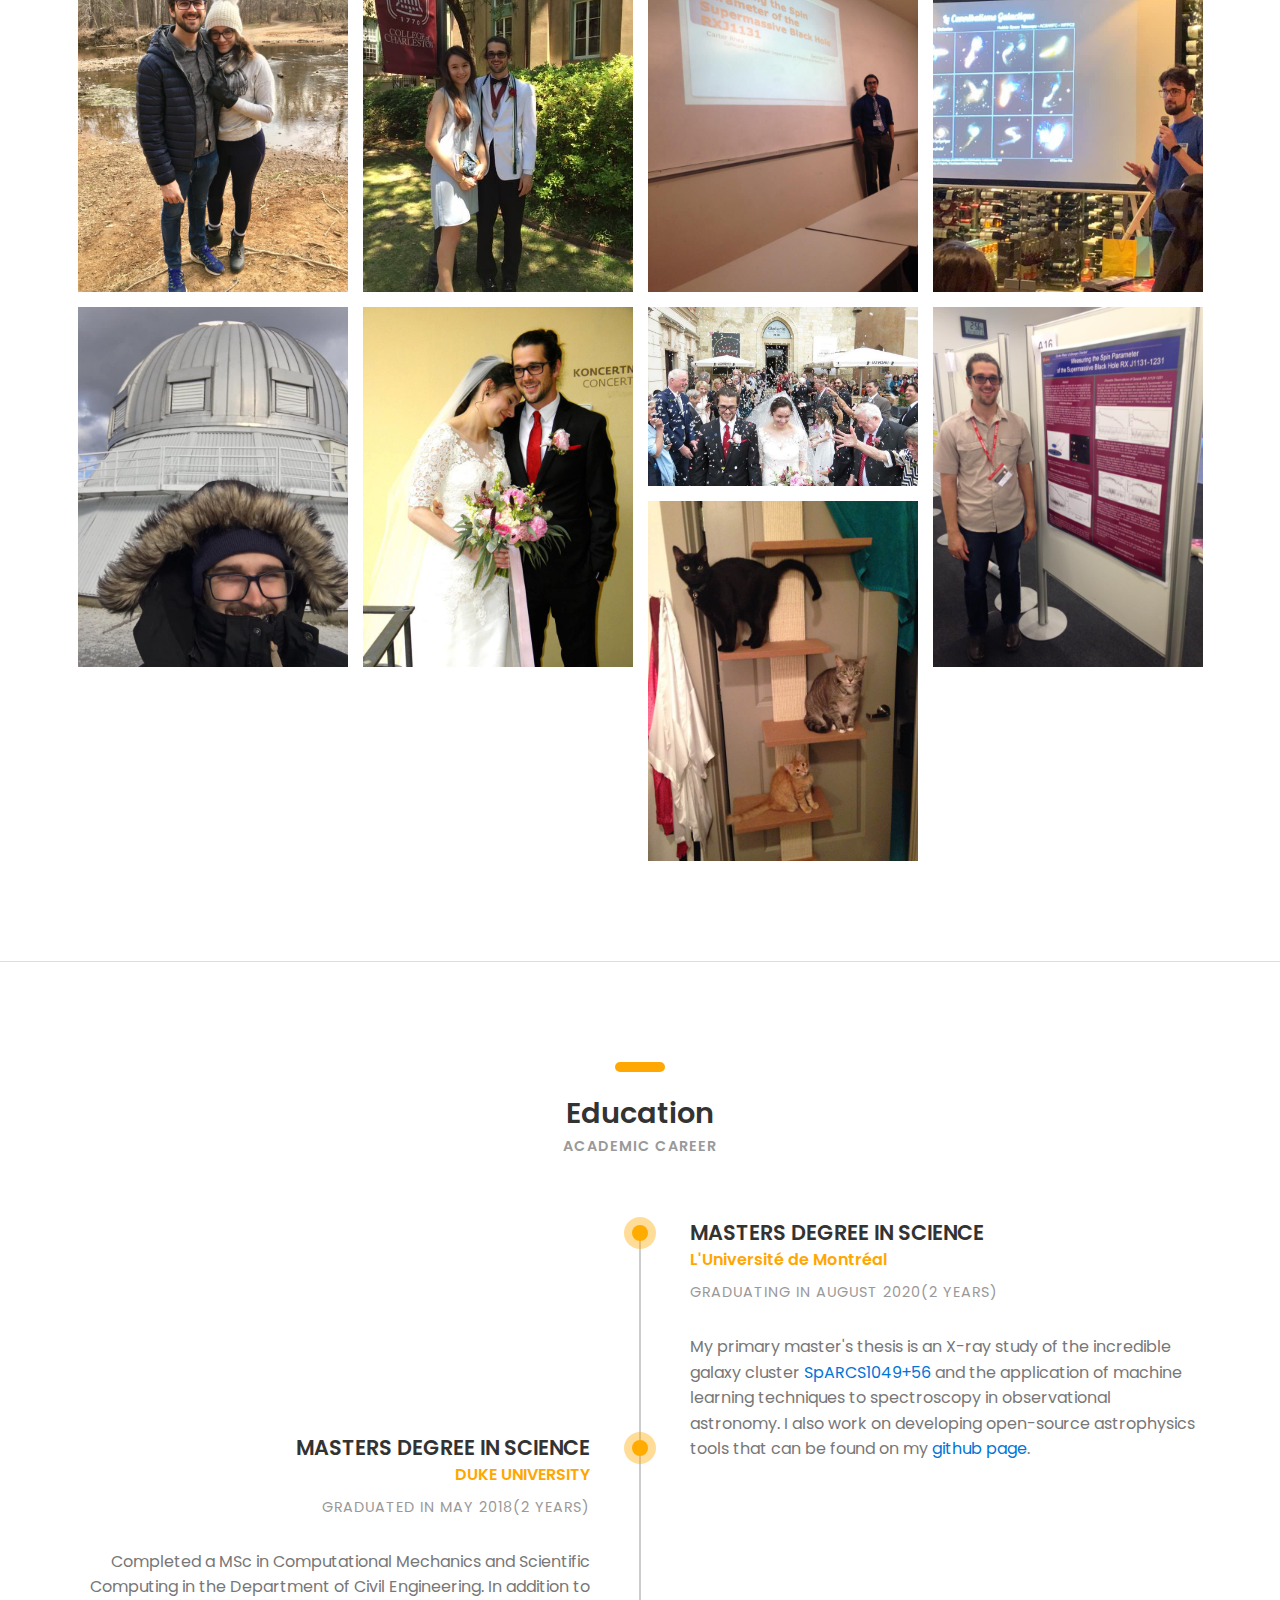
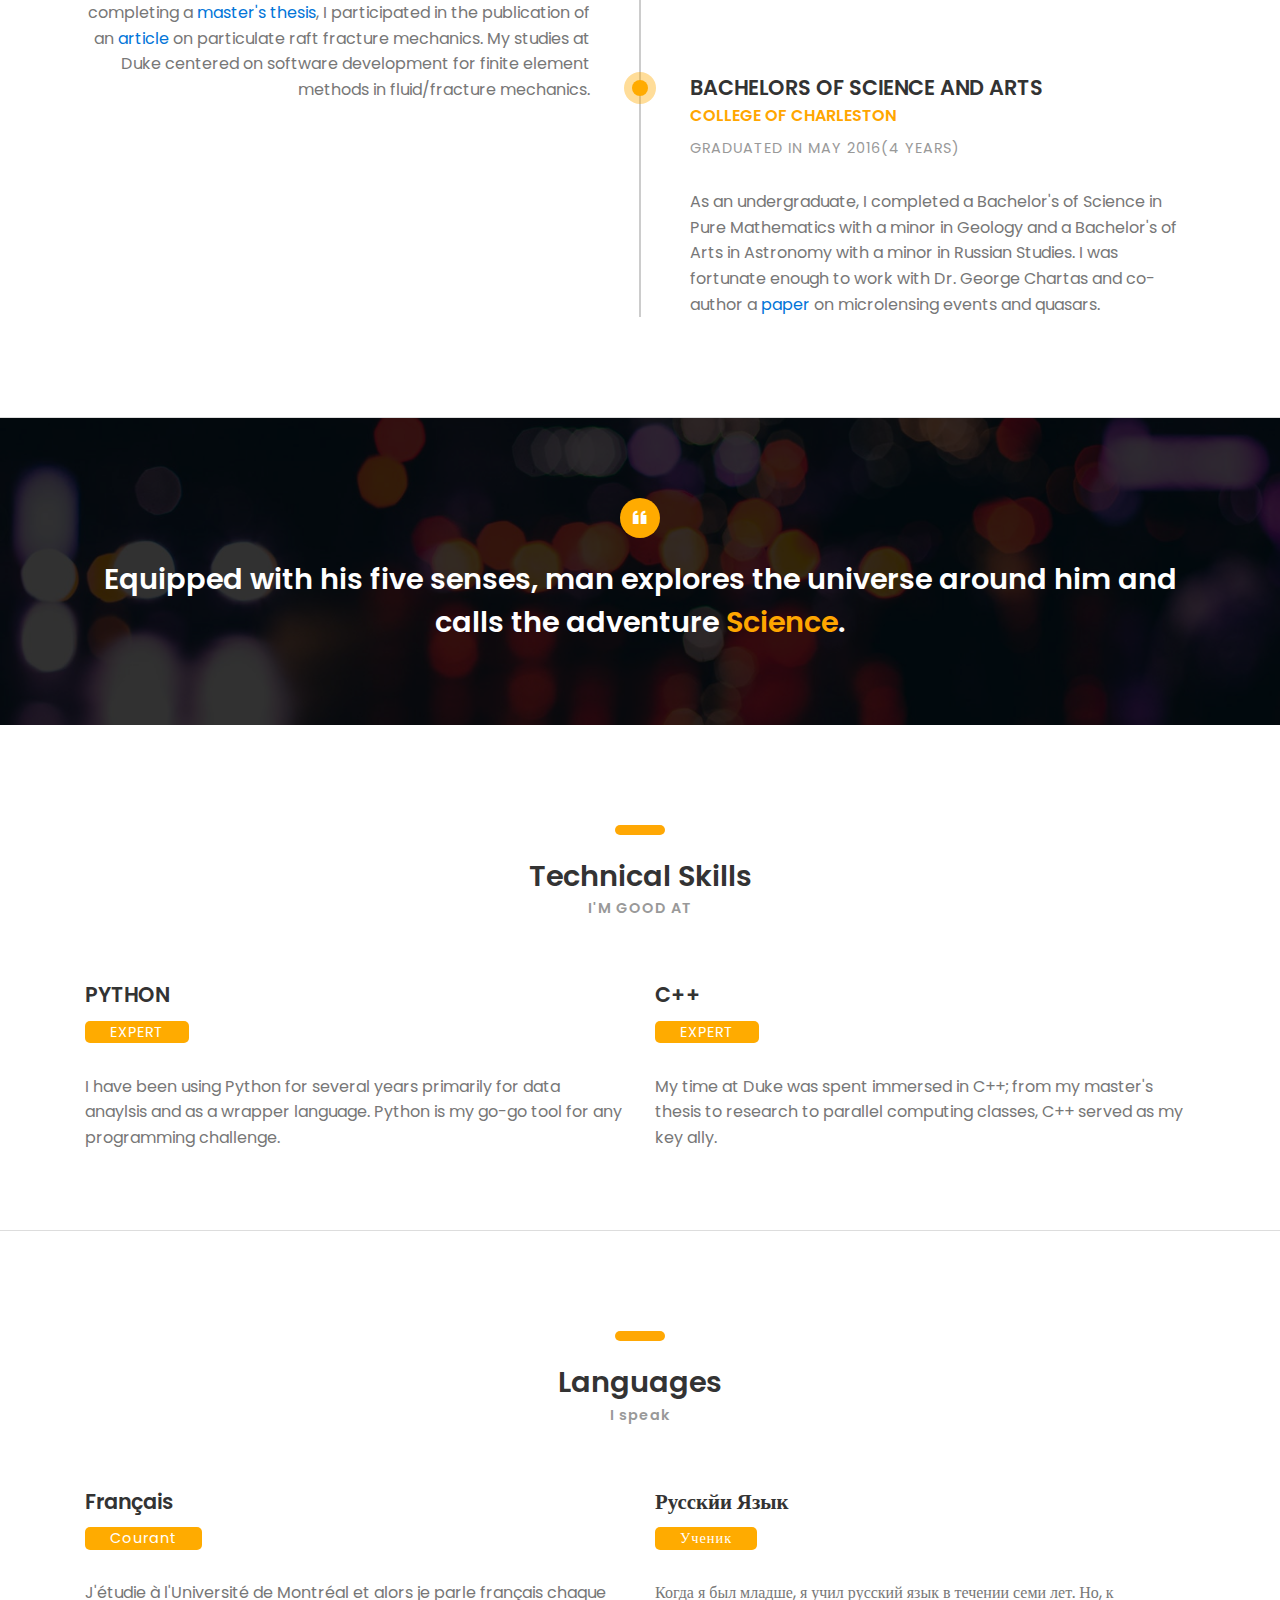
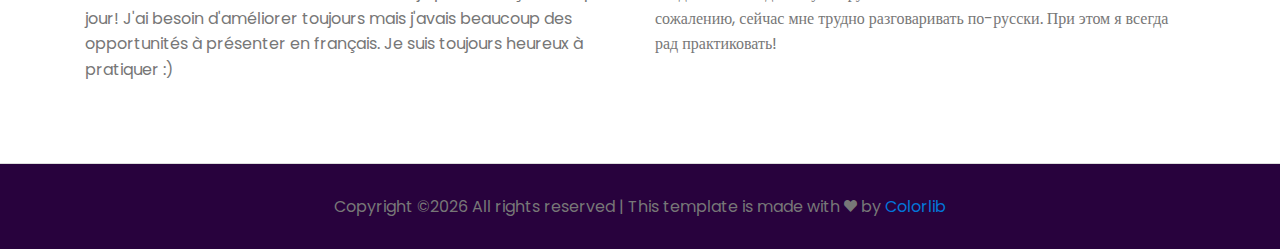
==== commit ff434351: "update index.html" ====
--- a/index.html
+++ b/index.html
@@ -140,6 +140,20 @@
 				<div class="col-sm-12">
 
 					<div class="experience margin-b-50">
+						<h4><b>Doctoral Candidate</b></h4>
+						<h5 class="font-yellow"><b>L'Université de Montréal</b></h5>
+						<h6 class="font-lite-black margin-t-10">September 2020 - Present</h6>
+						<p class="margin-tb-30">My research focuses on bringing machine learning techniques to both optical and X-ray spectroscopy. A large portion of my thesis working
+							focus on developping machine learning applications for the Canada-France-Hawai'i Telescope which can be found at <a href="https://github.com/sitelle-signals/Pamplemousse">https://github.com/sitelle-signals/Pamplemousse</a>.
+						</p>
+						<ul class="list margin-b-30">
+							<li><span><a href="http://www.signal-survey.org/">SIGNALS Collaboration</a></span></li>
+							<li><span>X-ray Data Analysis</span></li>
+							<li><span>Machine Learning</span></li>
+						</ul>
+					</div><!-- experience -->
+
+					<div class="experience margin-b-50">
 						<h4><b>Research Intern</b></h4>
 						<h5 class="font-yellow"><b>Canada France Hawaii Telescope</b></h5>
 						<h6 class="font-lite-black margin-t-10">February 2020 - May 2020</h6>
@@ -155,7 +169,7 @@
 					<div class="experience margin-b-50">
 						<h4><b>Research Assistant (Master's Student)</b></h4>
 						<h5 class="font-yellow"><b>L'Université de Montréal</b></h5>
-						<h6 class="font-lite-black margin-t-10">September 2018 - PRESENT</h6>
+						<h6 class="font-lite-black margin-t-10">September 2018 - August 2020</h6>
 						<p class="margin-tb-30">As a graduate student, I focus on the dynamics of distant galaxy clusters undergoing
                         extreme starburst activity. I am also working on a data reduction and analysis pipeline for archival Chandra data.
                         My currently available work can be found at <a href="https://github.com/crhea93/AstronomyTools">AstroTools Github</a>.
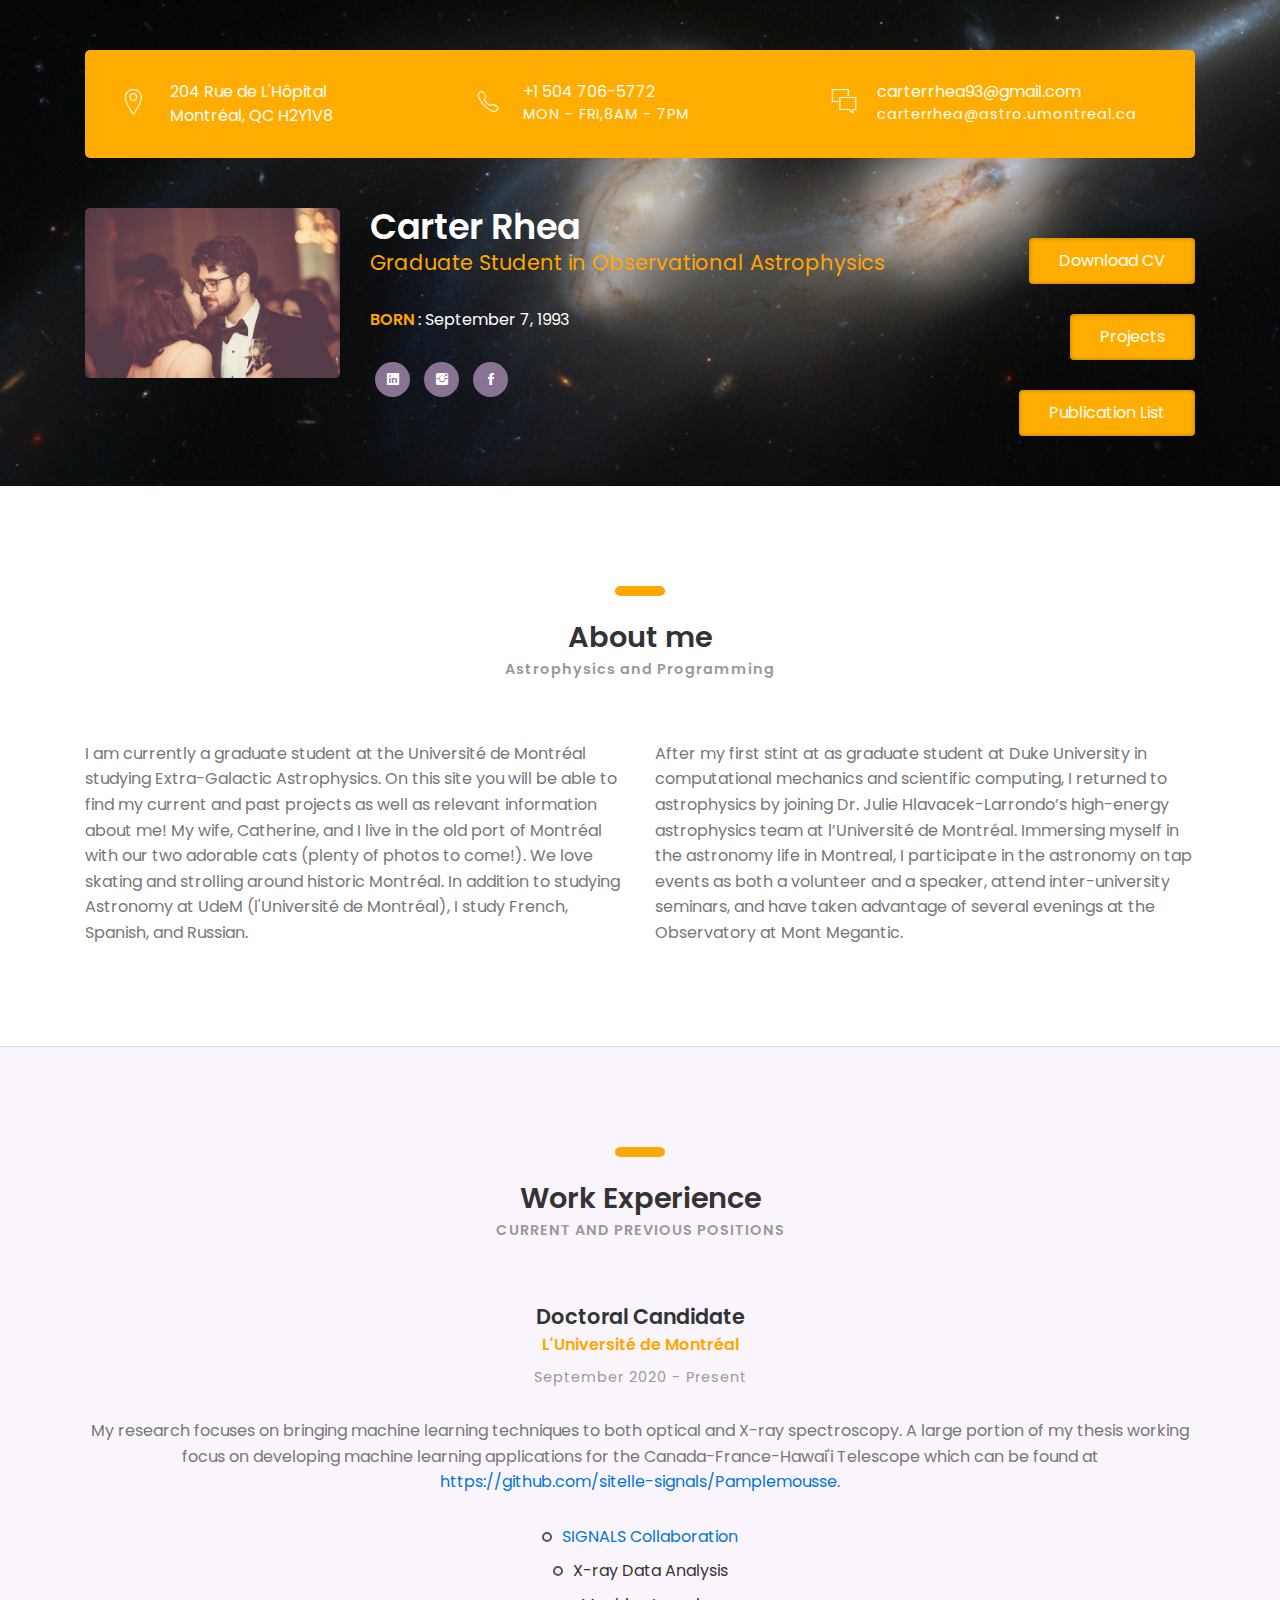
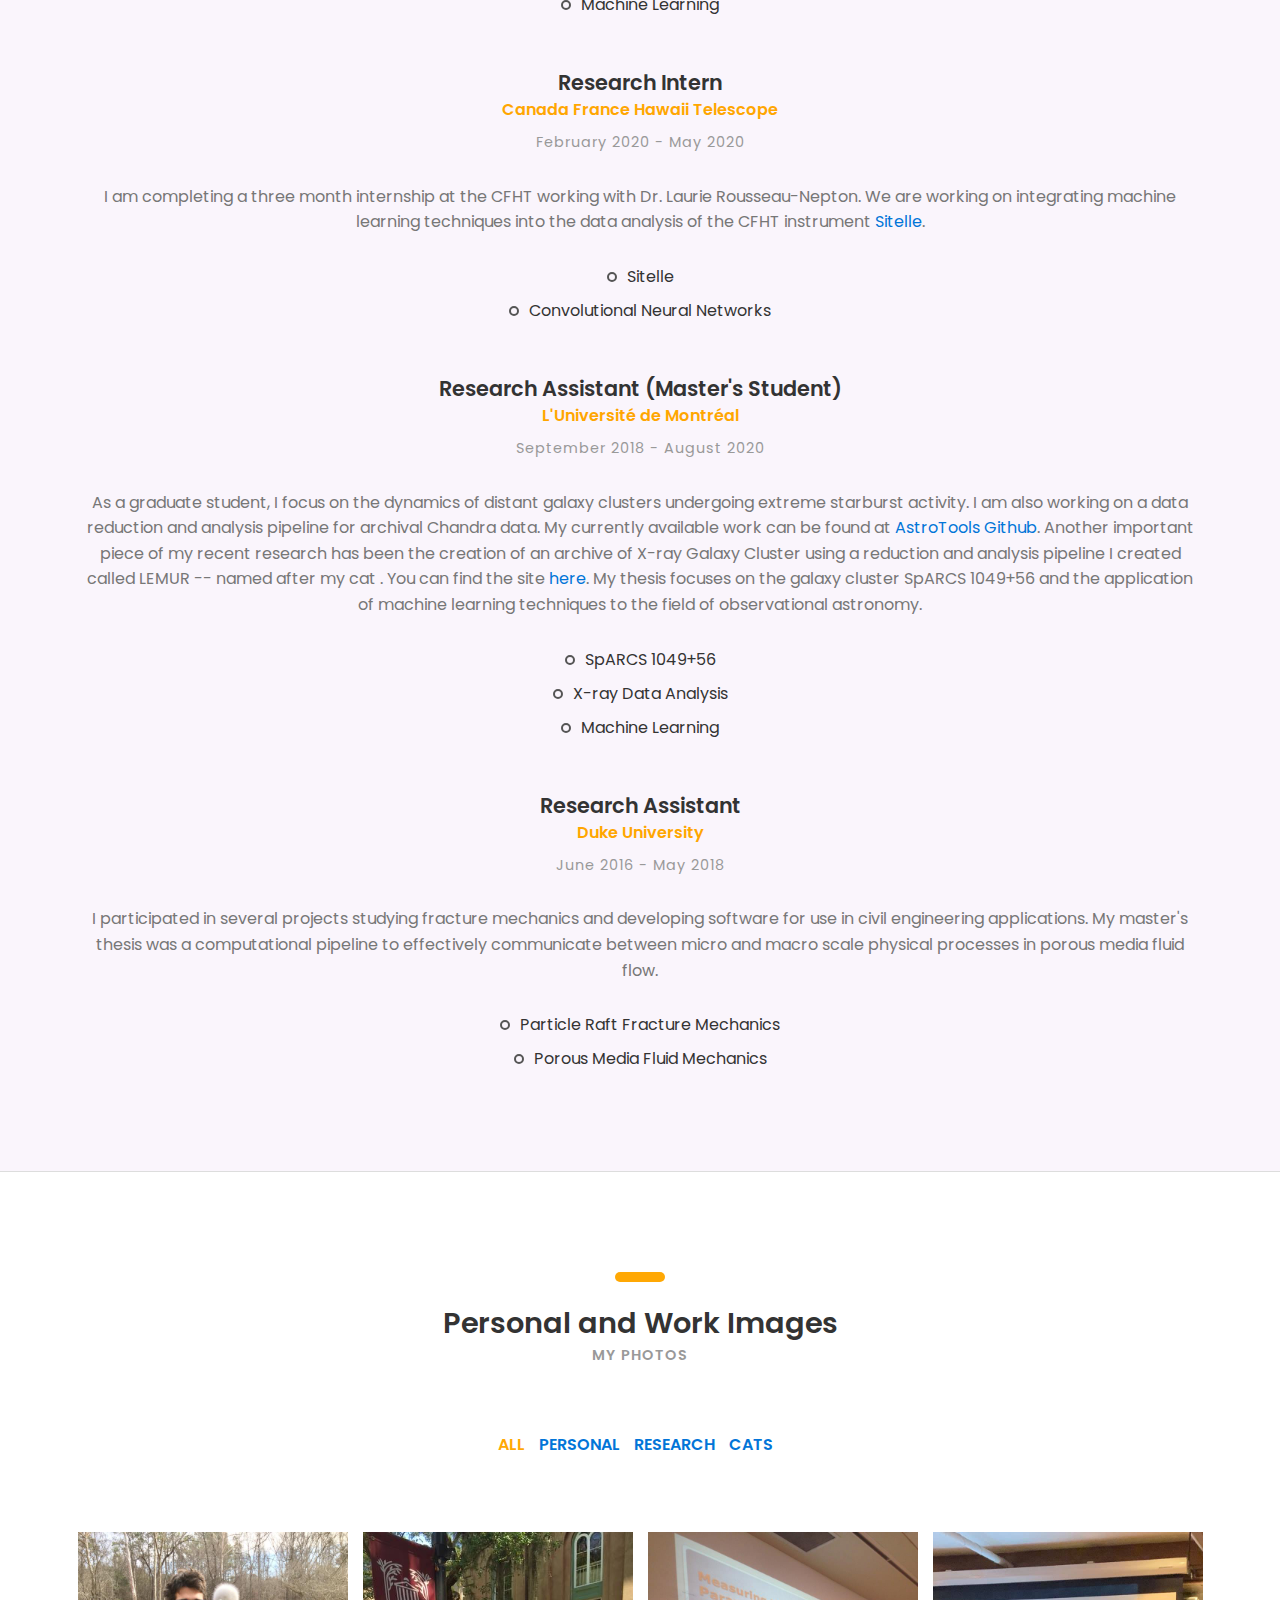
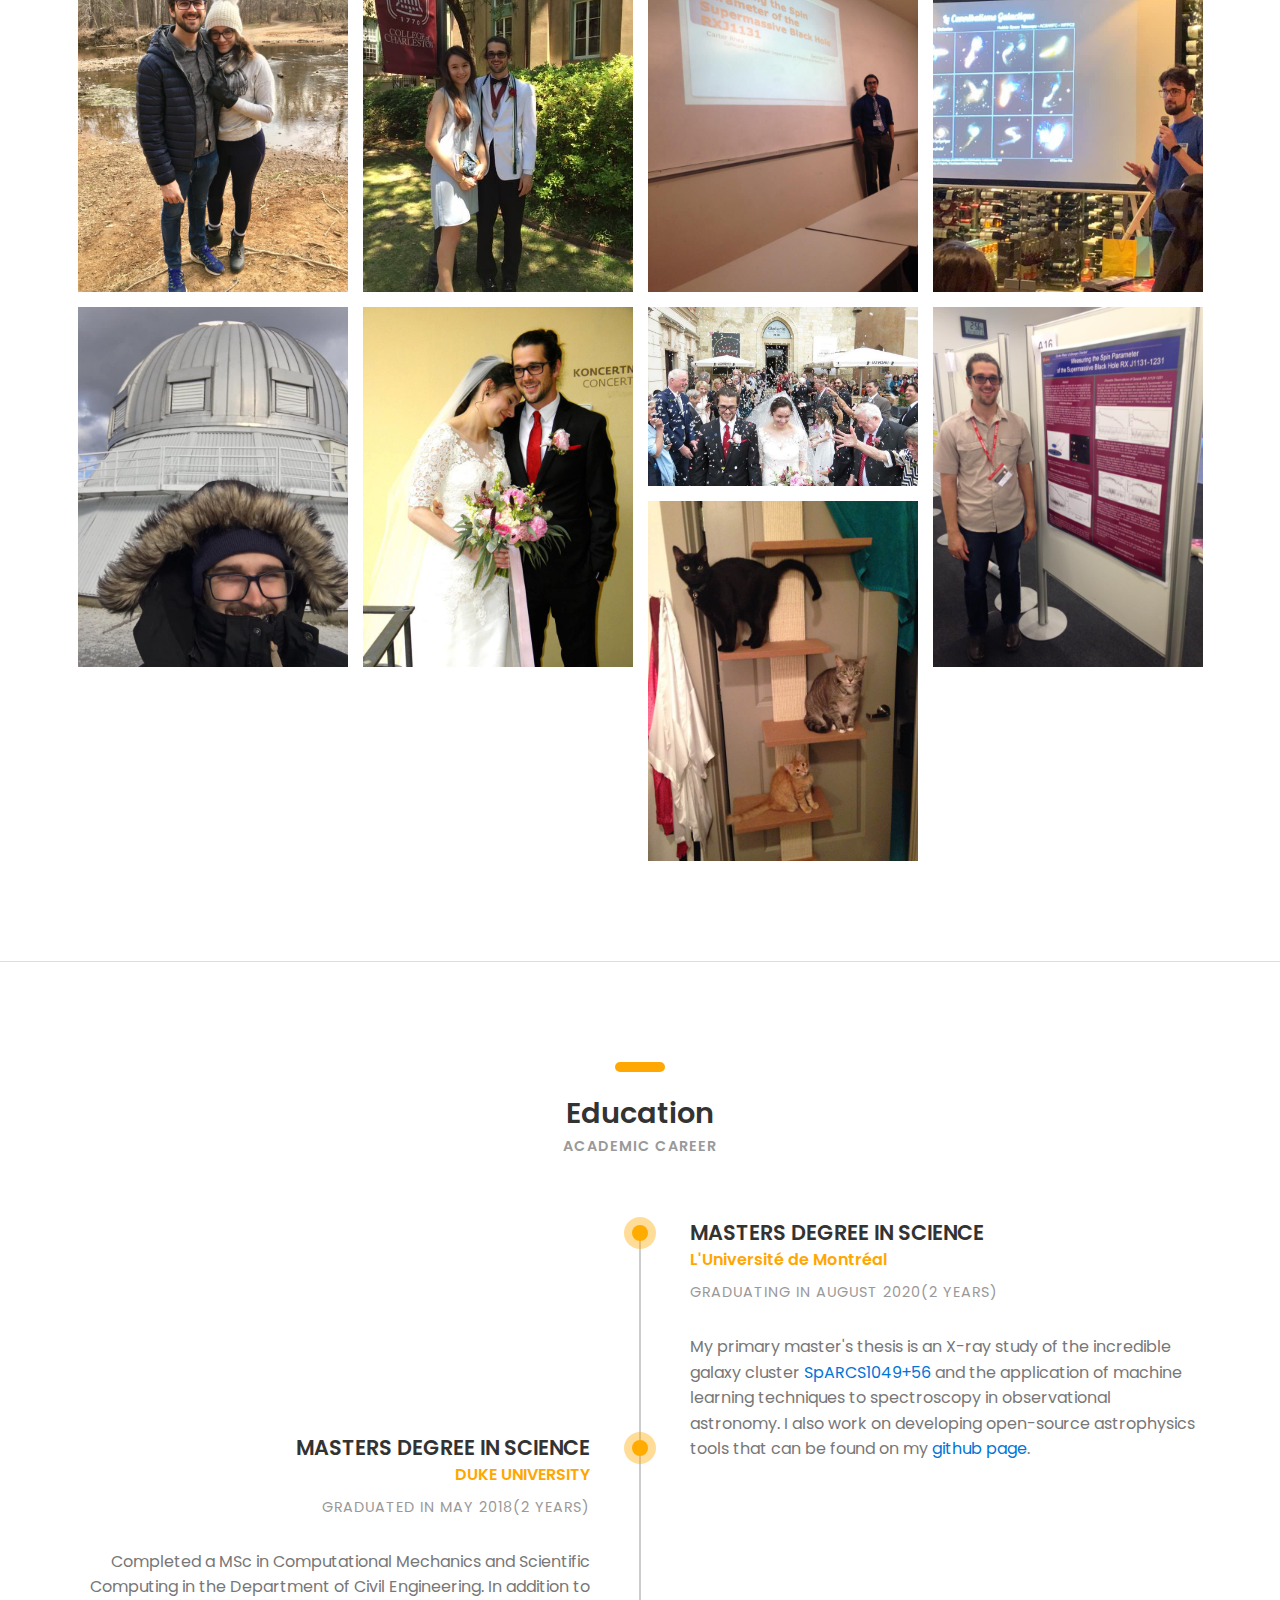
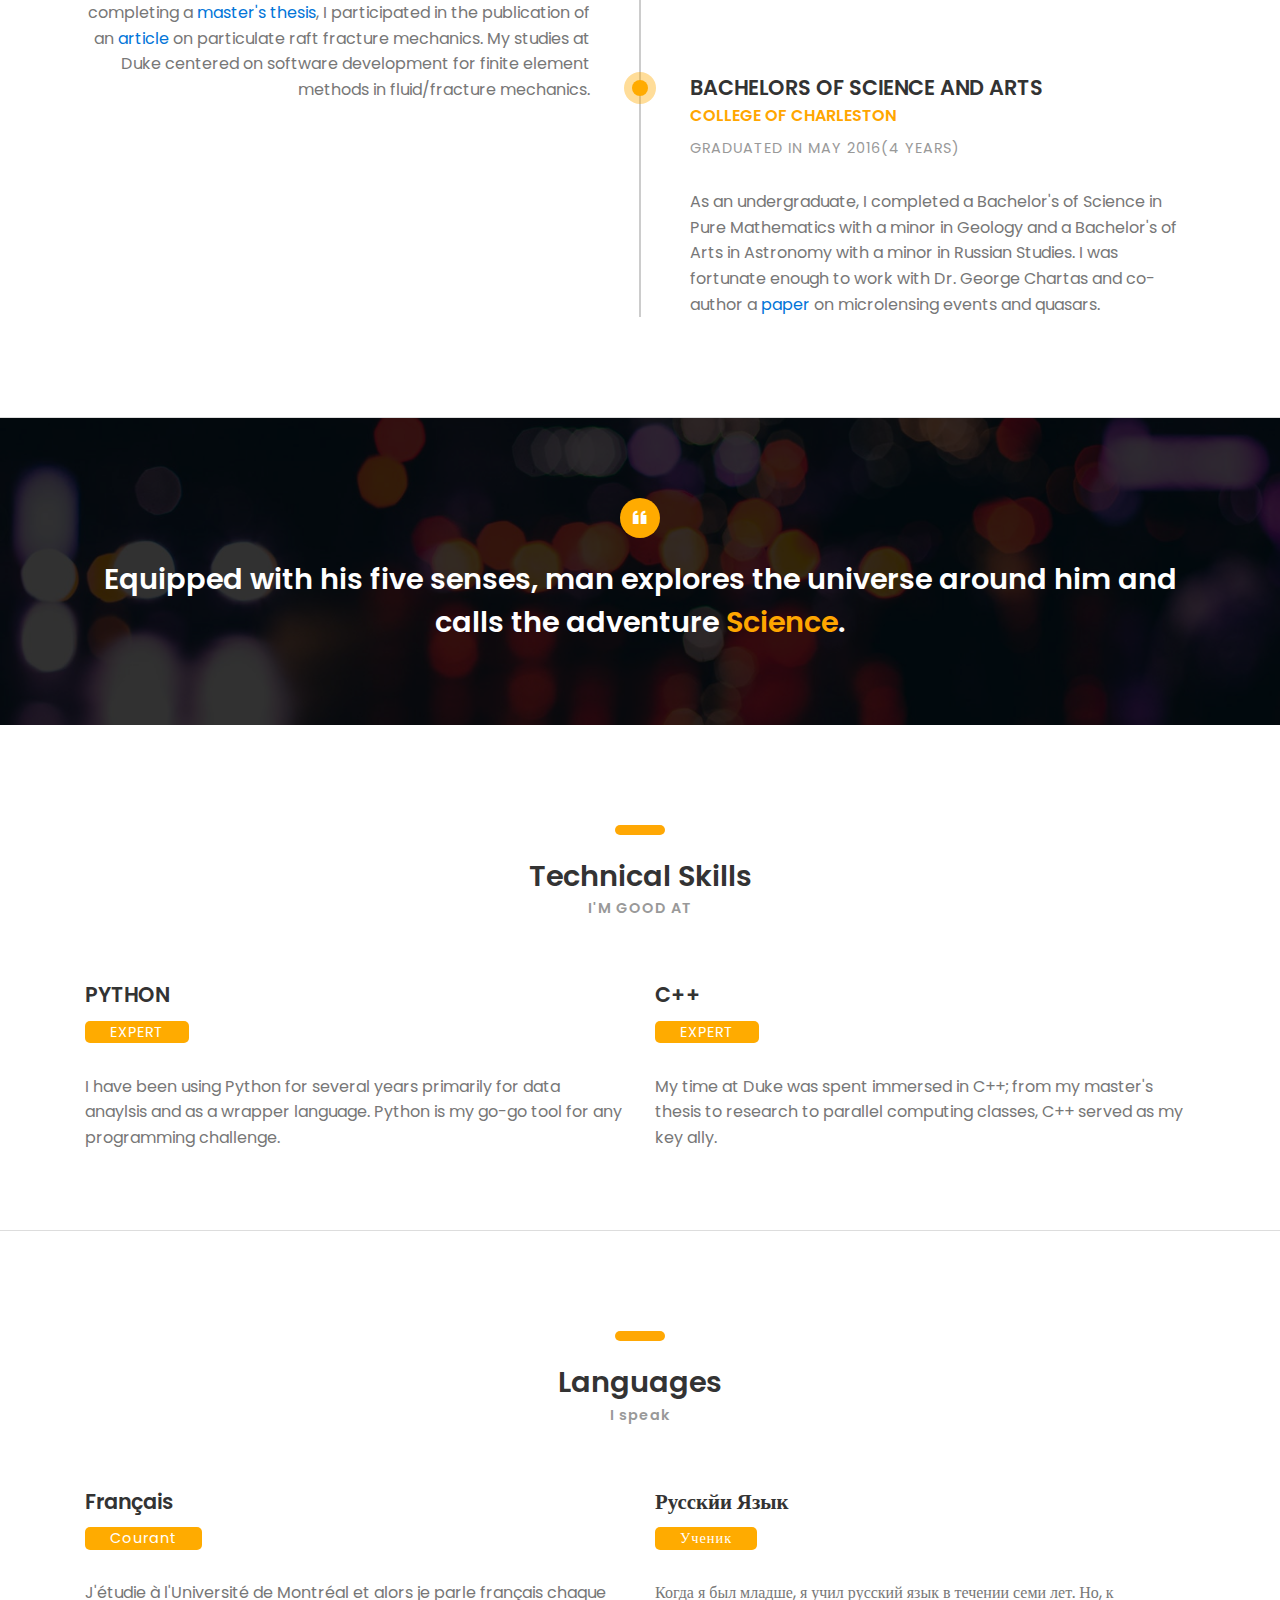
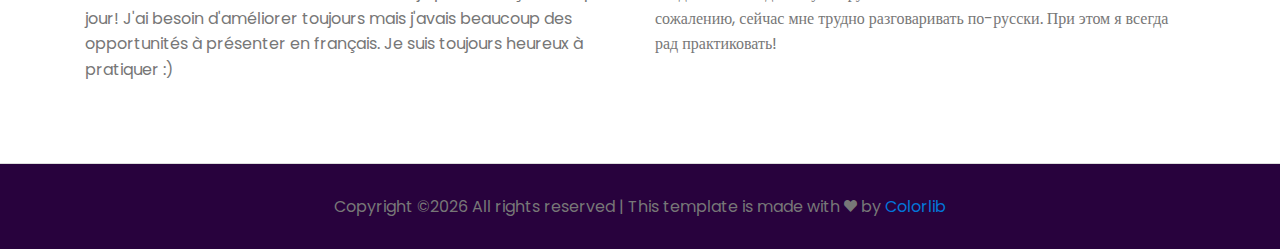
==== commit f5e9e6f2: "minor changes" ====
--- a/index.html
+++ b/index.html
@@ -111,7 +111,7 @@
 					<p class="margin-b-50">I am currently a graduate student at the Université de Montréal studying Extra-Galactic Astrophysics. On this site you will
 						be able to find my current and past projects as well as relevant information about me! My wife, Catherine, and I live
 						in the old port of Montréal with our two adorable cats (plenty of photos to come!). We love skating and strolling
-						around historic Montréal. In addition to studying Astronomy at UdeM (l'Université de Montréal), I study French and Russian.</p>
+						around historic Montréal. In addition to studying Astronomy at UdeM (l'Université de Montréal), I study French, Spanish, and Russian.</p>
 				</div><!-- col-sm-6 -->
 				<div class="col-sm-12 col-md-6">
 					<p class="margin-b-30">
@@ -144,7 +144,7 @@
 						<h5 class="font-yellow"><b>L'Université de Montréal</b></h5>
 						<h6 class="font-lite-black margin-t-10">September 2020 - Present</h6>
 						<p class="margin-tb-30">My research focuses on bringing machine learning techniques to both optical and X-ray spectroscopy. A large portion of my thesis working
-							focus on developping machine learning applications for the Canada-France-Hawai'i Telescope which can be found at <a href="https://github.com/sitelle-signals/Pamplemousse">https://github.com/sitelle-signals/Pamplemousse</a>.
+							focus on developing machine learning applications for the Canada-France-Hawai'i Telescope which can be found at <a href="https://github.com/sitelle-signals/Pamplemousse">https://github.com/sitelle-signals/Pamplemousse</a>.
 						</p>
 						<ul class="list margin-b-30">
 							<li><span><a href="http://www.signal-survey.org/">SIGNALS Collaboration</a></span></li>
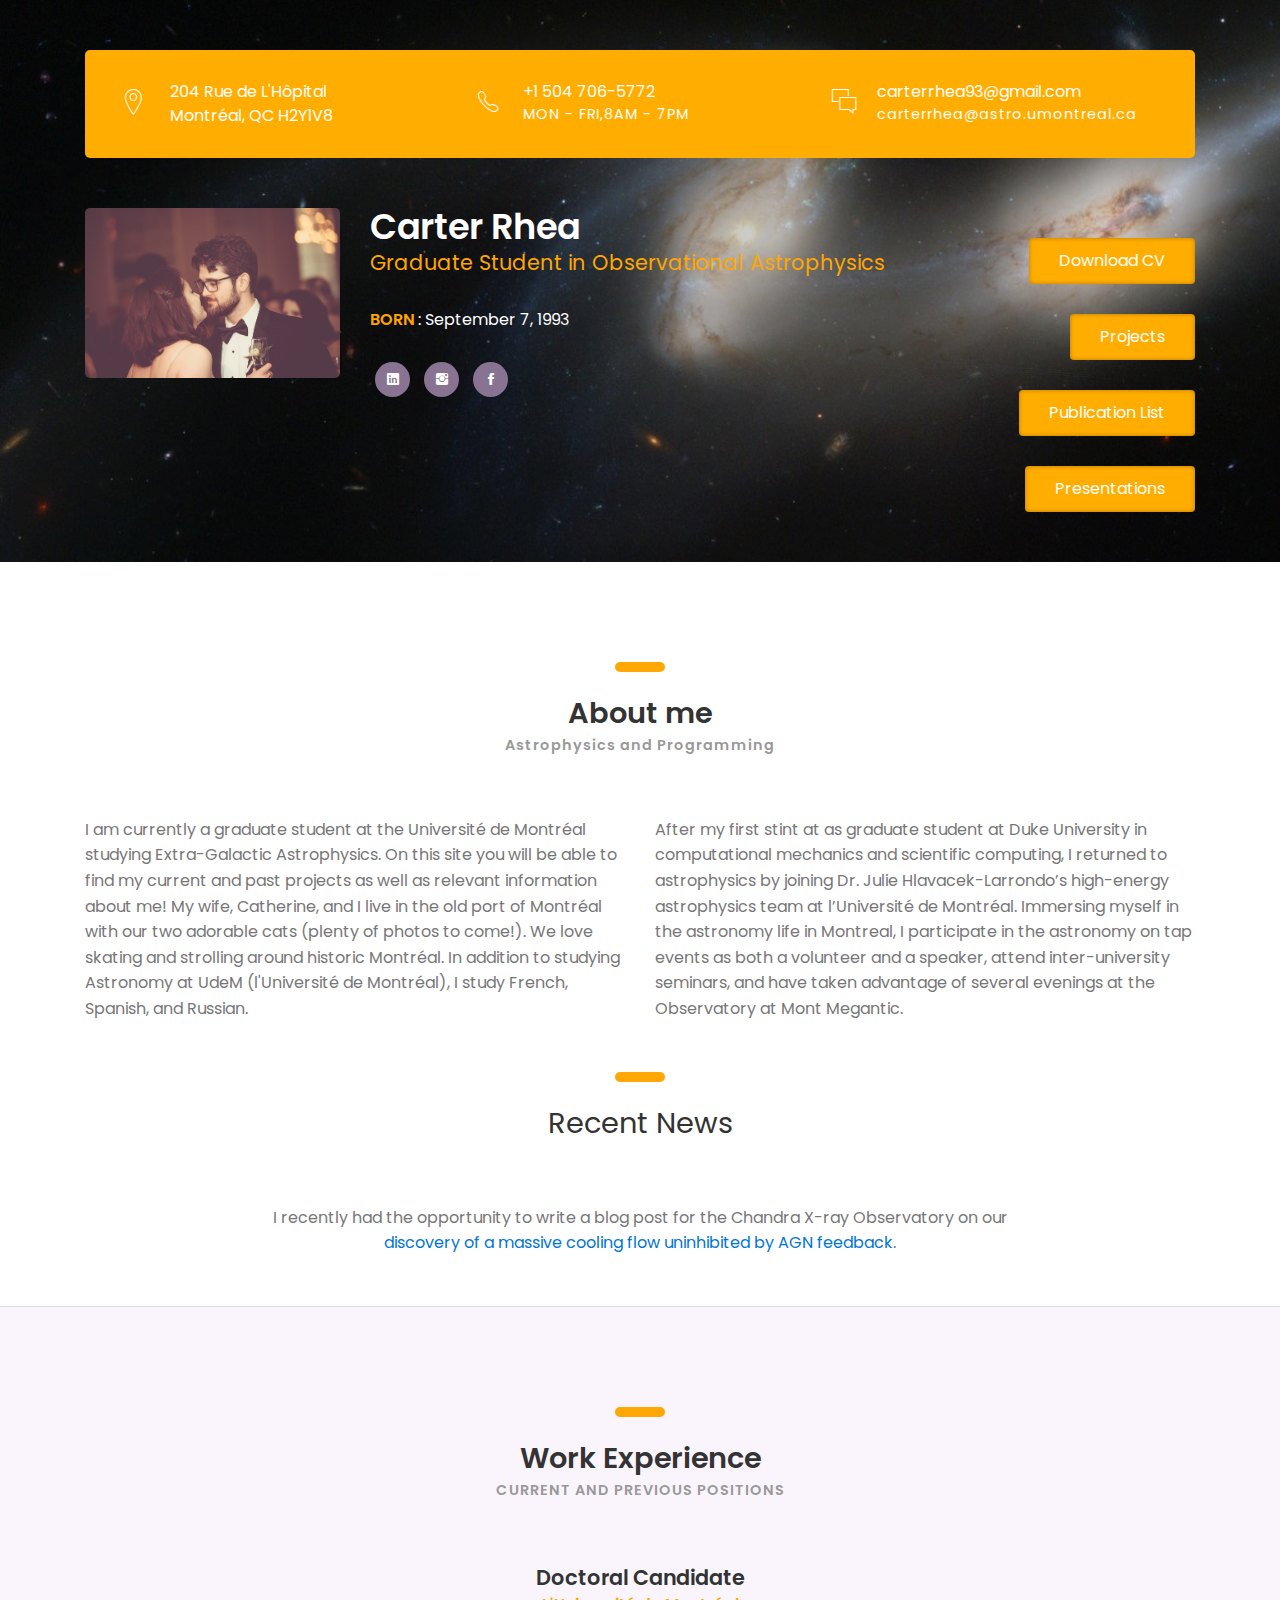
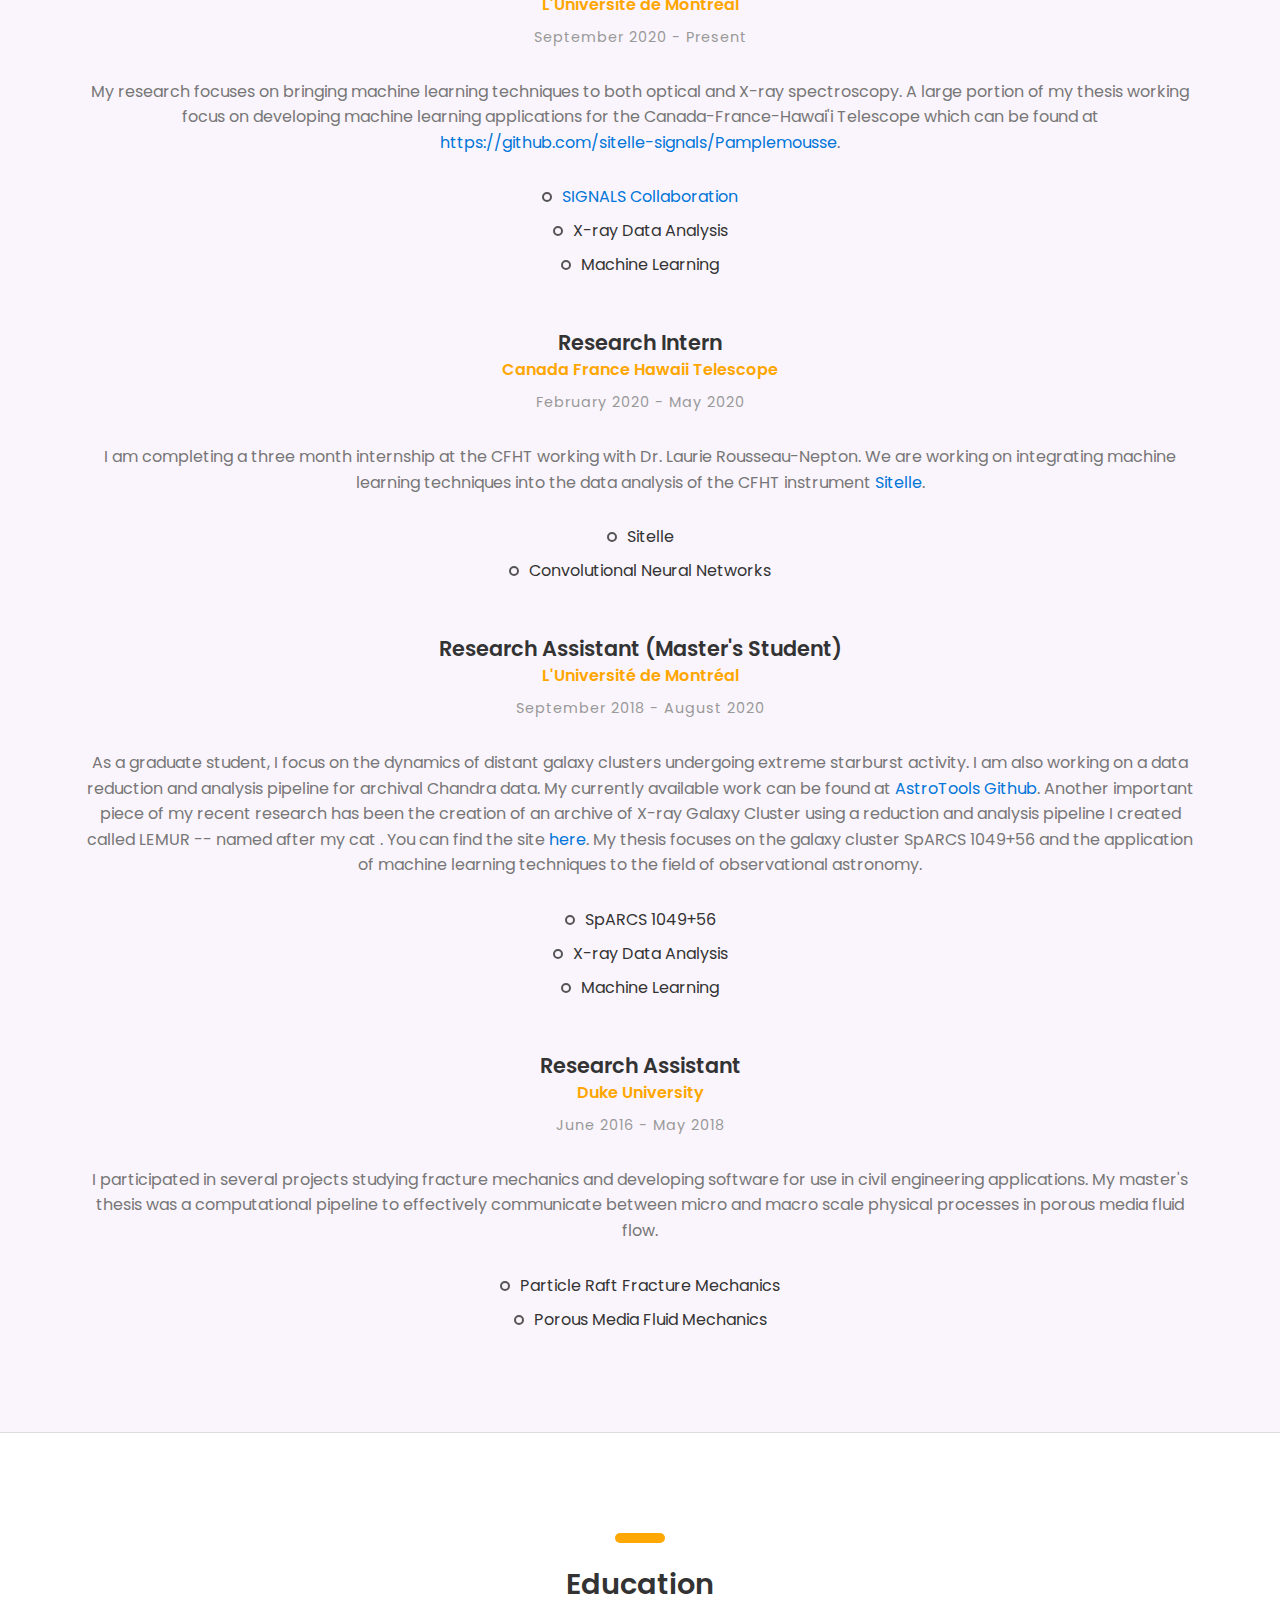
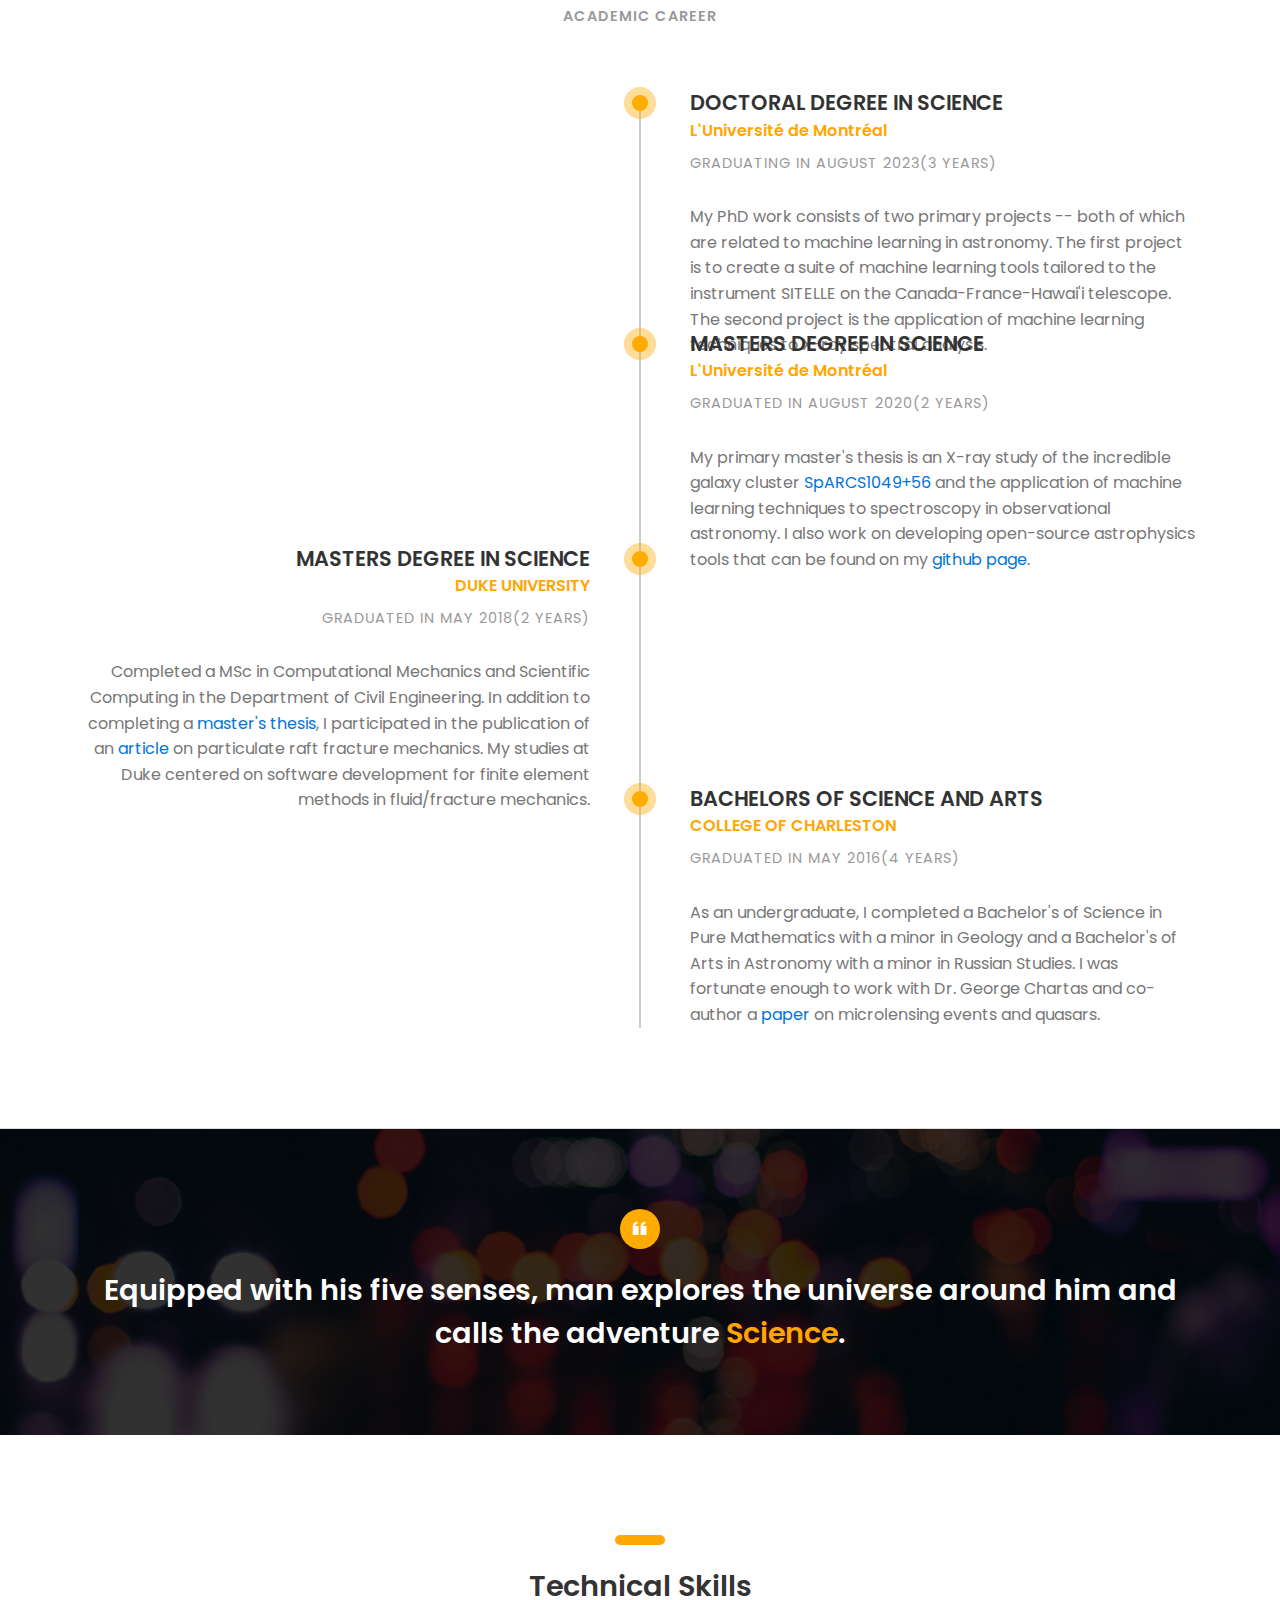
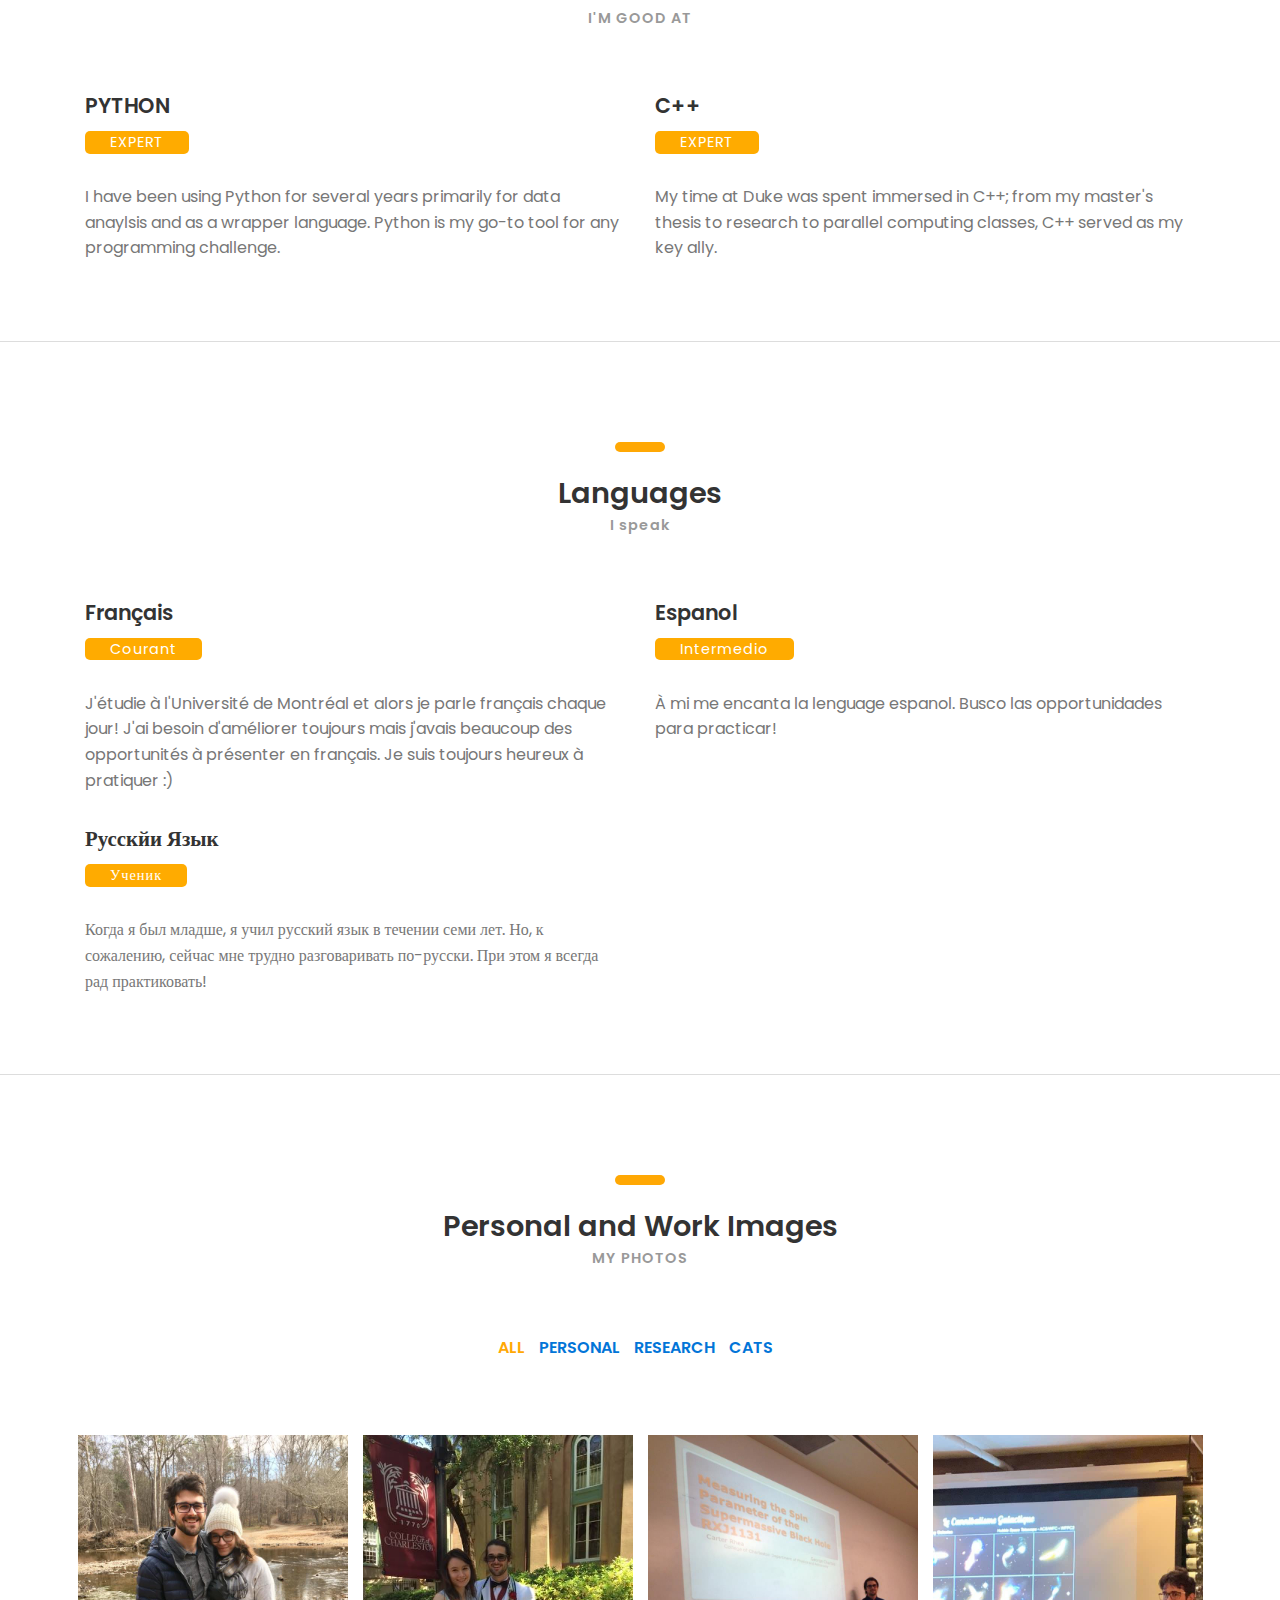
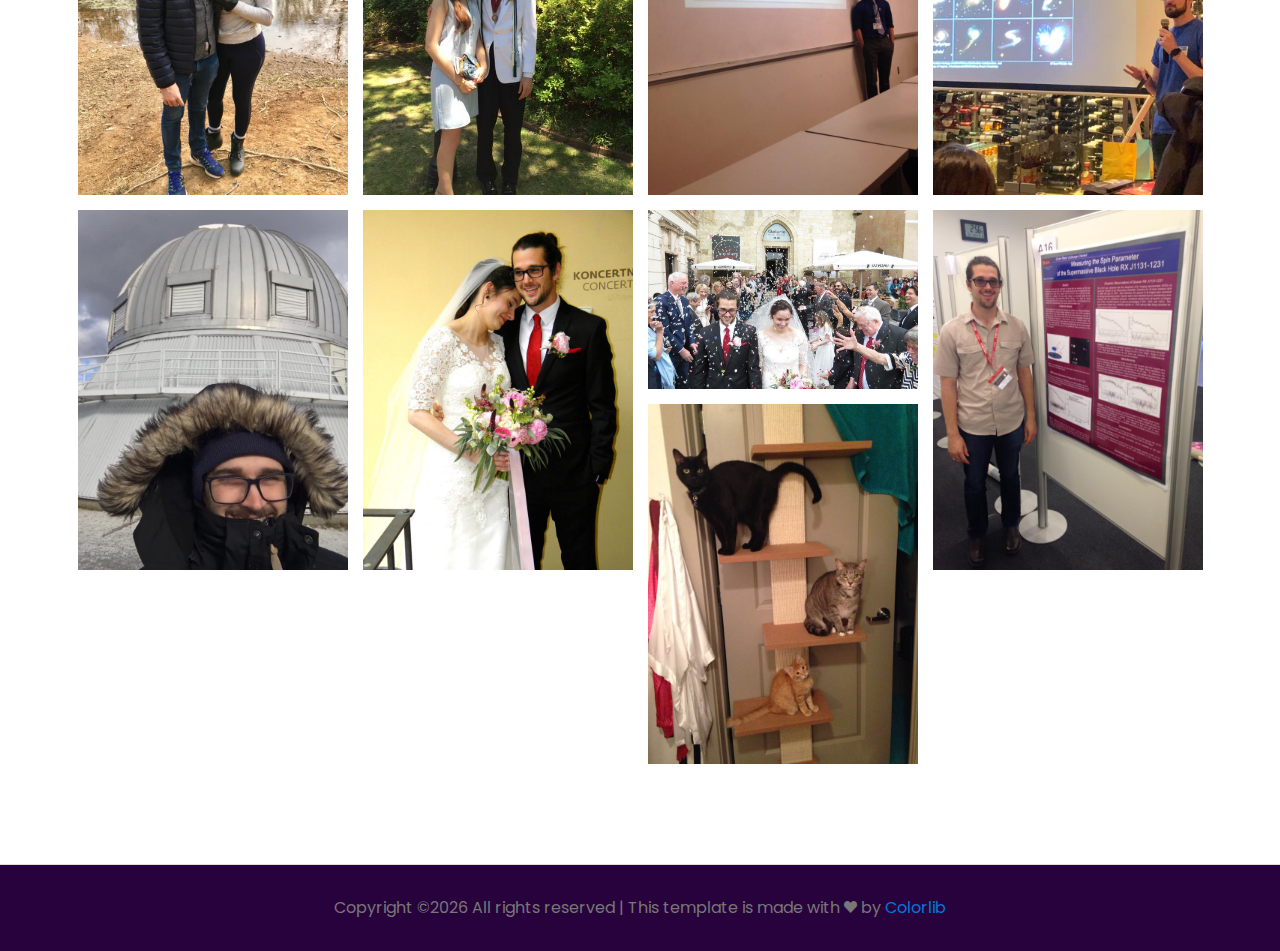
==== commit 61962b24: "Presentations Section of webpage" ====
--- a/index.html
+++ b/index.html
@@ -88,6 +88,7 @@
 						<a class="downlad-btn" href="files/Resume.pdf" target="_blank">Download CV</a>
 						<a class="downlad-btn" href="Projects.html">Projects</a>
 						<a class="downlad-btn" href="Publications.html">Publication List</a>
+						<a class="downlad-btn" href="Talks.html">Presentations</a>
 					</div><!-- col-lg-2 -->
 
 
@@ -119,11 +120,13 @@
 						 I returned to astrophysics by joining Dr. Julie Hlavacek-Larrondo’s high-energy astrophysics team at l’Université de Montréal. Immersing myself in the astronomy life in Montreal,
 						I participate in the astronomy on tap events as both a volunteer and a speaker, attend inter-university seminars, and have taken advantage of several evenings at the Observatory at Mont Megantic.</p>
 				</div><!-- col-sm-6 -->
-
-
-
-
-			</div><!-- row -->
+			</div><!-- row -->
+			<div class="col-12 center-text">
+				<div class="heading"><h3>Recent News</h3></div>
+				<p>I recently had the opportunity to write a blog post for the Chandra X-ray Observatory on our
+					<a href="https://chandra.harvard.edu/blog/node/766">discovery of a massive cooling flow uninhibited
+						by AGN feedback</a>.</p>
+			</div>
 		</div><!-- container -->
 	</section><!-- about-section -->
 
@@ -203,77 +206,7 @@
 		</div><!-- container -->
 	</section><!-- experience-section -->
 
-	<section class="portfolio-section section center-text">
-		<div class="container">
-			<div class="row">
-				<div class="col-sm-12">
-					<div class="heading">
-						<h3><b>Personal and Work Images</b></h3>
-						<h6 class="font-lite-black"><b>MY PHOTOS</b></h6>
-					</div>
-				</div><!-- col-sm-12 -->
-
-				<div class="col-sm-12">
-					<div class="portfolioFilter clearfix margin-b-80">
-						<a href="#" data-filter="*" class="current"><b>ALL</b></a>
-						<a href="#" data-filter=".personal"><b>PERSONAL</b></a>
-						<a href="#" data-filter=".research"><b>RESEARCH</b></a>
-						<a href="#" data-filter=".cats"><b>CATS</b></a>
-					</div><!-- portfolioFilter -->
-				</div><!-- col-sm-8 -->
-			</div><!-- row -->
-
-			<div class="portfolioContainer margin-b-50">
-
-				<div class="p-item personal">
-					<a href="images/eno.jpg" data-fluidbox>
-						<img src="images/eno.jpg" alt=""></a>
-				</div><!-- p-item -->
-
-                <div class="p-item personal">
-                    <a href="images/grad.jpg" data-fluidbox>
-                        <img src="images/grad.jpg" alt=""></a>
-                </div><!-- p-item -->
-
-                <div class="p-item research">
-                    <a href="images/Philly2015.jpg" data-fluidbox>
-                        <img src="images/Philly2015.jpg" alt=""></a>
-                </div><!-- p-item -->
-
-                <div class="p-item personal research">
-                    <a href="images/AstroFut.jpg" data-fluidbox>
-                        <img src="images/AstroFut.jpg" alt=""></a>
-                </div><!-- p-item -->
-
-                <div class="p-item personal research">
-                    <a href="images/OMM.jpg" data-fluidbox>
-                        <img src="images/OMM.jpg" alt=""></a>
-                </div><!-- p-item -->
-
-                <div class="p-item personal">
-                    <a href="images/wedding2.jpg" data-fluidbox>
-                        <img src="images/wedding2.jpg" alt=""></a>
-                </div><!-- p-item -->
-
-                <div class="p-item personal">
-                    <a href="images/wedding.jpg" data-fluidbox>
-                        <img src="images/wedding.jpg" alt=""></a>
-                </div><!-- p-item -->
-
-                <div class="p-item research">
-                    <a href="images/Madrid.jpg" data-fluidbox>
-                        <img src="images/Madrid.jpg" alt=""></a>
-                </div><!-- p-item -->
-
-				<div class="p-item cats">
-					<a href="images/cat_tree.jpg" data-fluidbox>
-						<img src="images/cat_tree.jpg" alt=""></a>
-				</div><!-- p-item -->
-
-
-			</div><!-- portfolioContainer -->
-		</div><!-- container -->
-	</section><!-- portfolio-section -->
+
 
 
 	<section class="education-section section">
@@ -288,13 +221,25 @@
 
 				<div class="col-sm-12">
 
+
+
 					<div class="education-wrapper margin-b-50">
+						<div class="education right">
+							<h4><b>DOCTORAL DEGREE IN SCIENCE</b></h4>
+							<h5 class="font-yellow"><b>L'Université de Montréal</b></h5>
+							<h6 class="font-lite-black margin-t-10">GRADUATING IN AUGUST 2023(3 YEARS)</h6>
+							<p class="margin-t-30">
+								My PhD work consists of two primary projects -- both of which are related to machine learning in astronomy. The first project is to create a suite of machine learning tools
+								tailored to the instrument SITELLE on the Canada-France-Hawai'i telescope. The second project is the application of machine learning techniques to X-ray spectral analysis.
+							</p>
+						</div><!-- education -->
+
 						<div class="education right">
 							<h4><b>MASTERS DEGREE IN SCIENCE</b></h4>
 							<h5 class="font-yellow"><b>L'Université de Montréal</b></h5>
-							<h6 class="font-lite-black margin-t-10">GRADUATING IN AUGUST 2020(2 YEARS)</h6>
+							<h6 class="font-lite-black margin-t-10">GRADUATED IN AUGUST 2020(2 YEARS)</h6>
 							<p class="margin-t-30">My primary master's thesis is an X-ray study of the incredible galaxy cluster
-                                <a href="https://www.sciencedaily.com/releases/2015/09/150910141235.htm">SpARCS1049+56</a> and the application of machine learning techniques to spectroscopy in observational astronomy.
+                                <a href="https://chandra.harvard.edu/blog/node/766">SpARCS1049+56</a> and the application of machine learning techniques to spectroscopy in observational astronomy.
                                 I also work on developing open-source astrophysics tools that can be found on my <a href="https://github.com/crhea93">github page</a>.
 							</p>
 						</div><!-- education -->
@@ -354,7 +299,7 @@
 					<h6 class="expert">EXPERT</h6>
 
 					<p class="margin-tb-30">I have been using Python for several years primarily for data anaylsis and
-                    as a wrapper language. Python is my go-go tool for any programming challenge.</p>
+                    as a wrapper language. Python is my go-to tool for any programming challenge.</p>
 
 				</div><!-- col-md-6 -->
 
@@ -386,28 +331,97 @@
 				<div class="col-sm-12 col-md-6">
 					<h4><b>Français</b></h4>
 					<h6 class="expert">Courant</h6>
-
 					<p class="margin-tb-30">J'étudie à l'Université de Montréal et alors je parle français chaque jour! J'ai besoin d'améliorer toujours
 					mais j'avais beaucoup des opportunités à présenter en français. Je suis toujours heureux à pratiquer :)</p>
-
-
+				</div><!-- col-md-6 -->
+
+				<div class="col-sm-12 col-md-6">
+					<h4><b>Espanol</b></h4>
+					<h6 class="expert">Intermedio</h6>
+					<p class="margin-tb-30">À mi me encanta la lenguage espanol. Busco las opportunidades para practicar!</p>
 				</div><!-- col-md-6 -->
 
 				<div class="col-sm-12 col-md-6">
 					<h4><b>Русскйи Язык</b></h4>
 					<h6 class="expert">Ученик</h6>
-
 					<p class="margin-tb-30">Когда я был младше, я учил русский язык в течении семи лет. Но, к сожалению, сейчас мне трудно разговаривать по-русски.
 						При этом я всегда рад практиковать!</p>
-
-
-
 				</div><!-- col-md-6 -->
 			</div><!-- row -->
 		</div><!-- container -->
 	</section><!-- skills-section -->
 
-
+	<section class="portfolio-section section center-text">
+		<div class="container">
+			<div class="row">
+				<div class="col-sm-12">
+					<div class="heading">
+						<h3><b>Personal and Work Images</b></h3>
+						<h6 class="font-lite-black"><b>MY PHOTOS</b></h6>
+					</div>
+				</div><!-- col-sm-12 -->
+
+				<div class="col-sm-12">
+					<div class="portfolioFilter clearfix margin-b-80">
+						<a href="#" data-filter="*" class="current"><b>ALL</b></a>
+						<a href="#" data-filter=".personal"><b>PERSONAL</b></a>
+						<a href="#" data-filter=".research"><b>RESEARCH</b></a>
+						<a href="#" data-filter=".cats"><b>CATS</b></a>
+					</div><!-- portfolioFilter -->
+				</div><!-- col-sm-8 -->
+			</div><!-- row -->
+
+			<div class="portfolioContainer margin-b-50">
+
+				<div class="p-item personal">
+					<a href="images/eno.jpg" data-fluidbox>
+						<img src="images/eno.jpg" alt=""></a>
+				</div><!-- p-item -->
+
+								<div class="p-item personal">
+										<a href="images/grad.jpg" data-fluidbox>
+												<img src="images/grad.jpg" alt=""></a>
+								</div><!-- p-item -->
+
+								<div class="p-item research">
+										<a href="images/Philly2015.jpg" data-fluidbox>
+												<img src="images/Philly2015.jpg" alt=""></a>
+								</div><!-- p-item -->
+
+								<div class="p-item personal research">
+										<a href="images/AstroFut.jpg" data-fluidbox>
+												<img src="images/AstroFut.jpg" alt=""></a>
+								</div><!-- p-item -->
+
+								<div class="p-item personal research">
+										<a href="images/OMM.jpg" data-fluidbox>
+												<img src="images/OMM.jpg" alt=""></a>
+								</div><!-- p-item -->
+
+								<div class="p-item personal">
+										<a href="images/wedding2.jpg" data-fluidbox>
+												<img src="images/wedding2.jpg" alt=""></a>
+								</div><!-- p-item -->
+
+								<div class="p-item personal">
+										<a href="images/wedding.jpg" data-fluidbox>
+												<img src="images/wedding.jpg" alt=""></a>
+								</div><!-- p-item -->
+
+								<div class="p-item research">
+										<a href="images/Madrid.jpg" data-fluidbox>
+												<img src="images/Madrid.jpg" alt=""></a>
+								</div><!-- p-item -->
+
+				<div class="p-item cats">
+					<a href="images/cat_tree.jpg" data-fluidbox>
+						<img src="images/cat_tree.jpg" alt=""></a>
+				</div><!-- p-item -->
+
+
+			</div><!-- portfolioContainer -->
+		</div><!-- container -->
+	</section><!-- portfolio-section -->
 
 
 
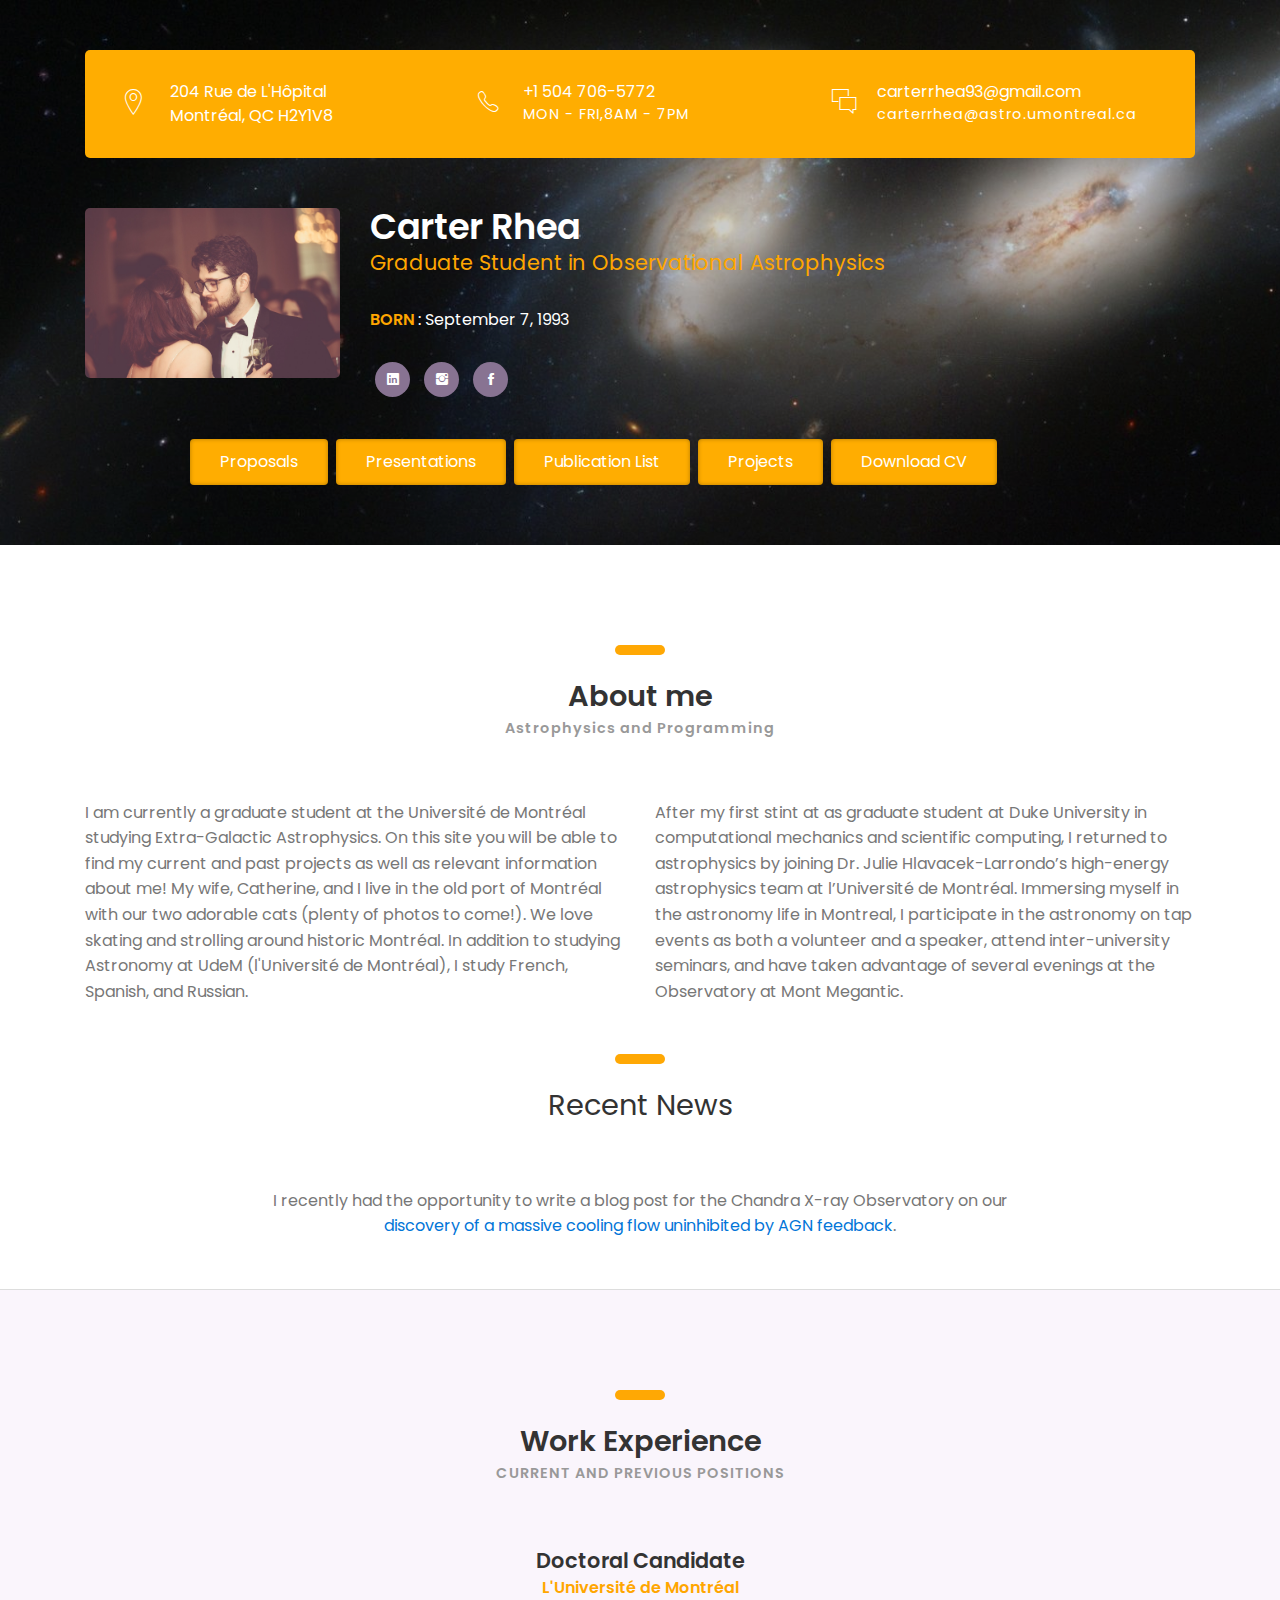
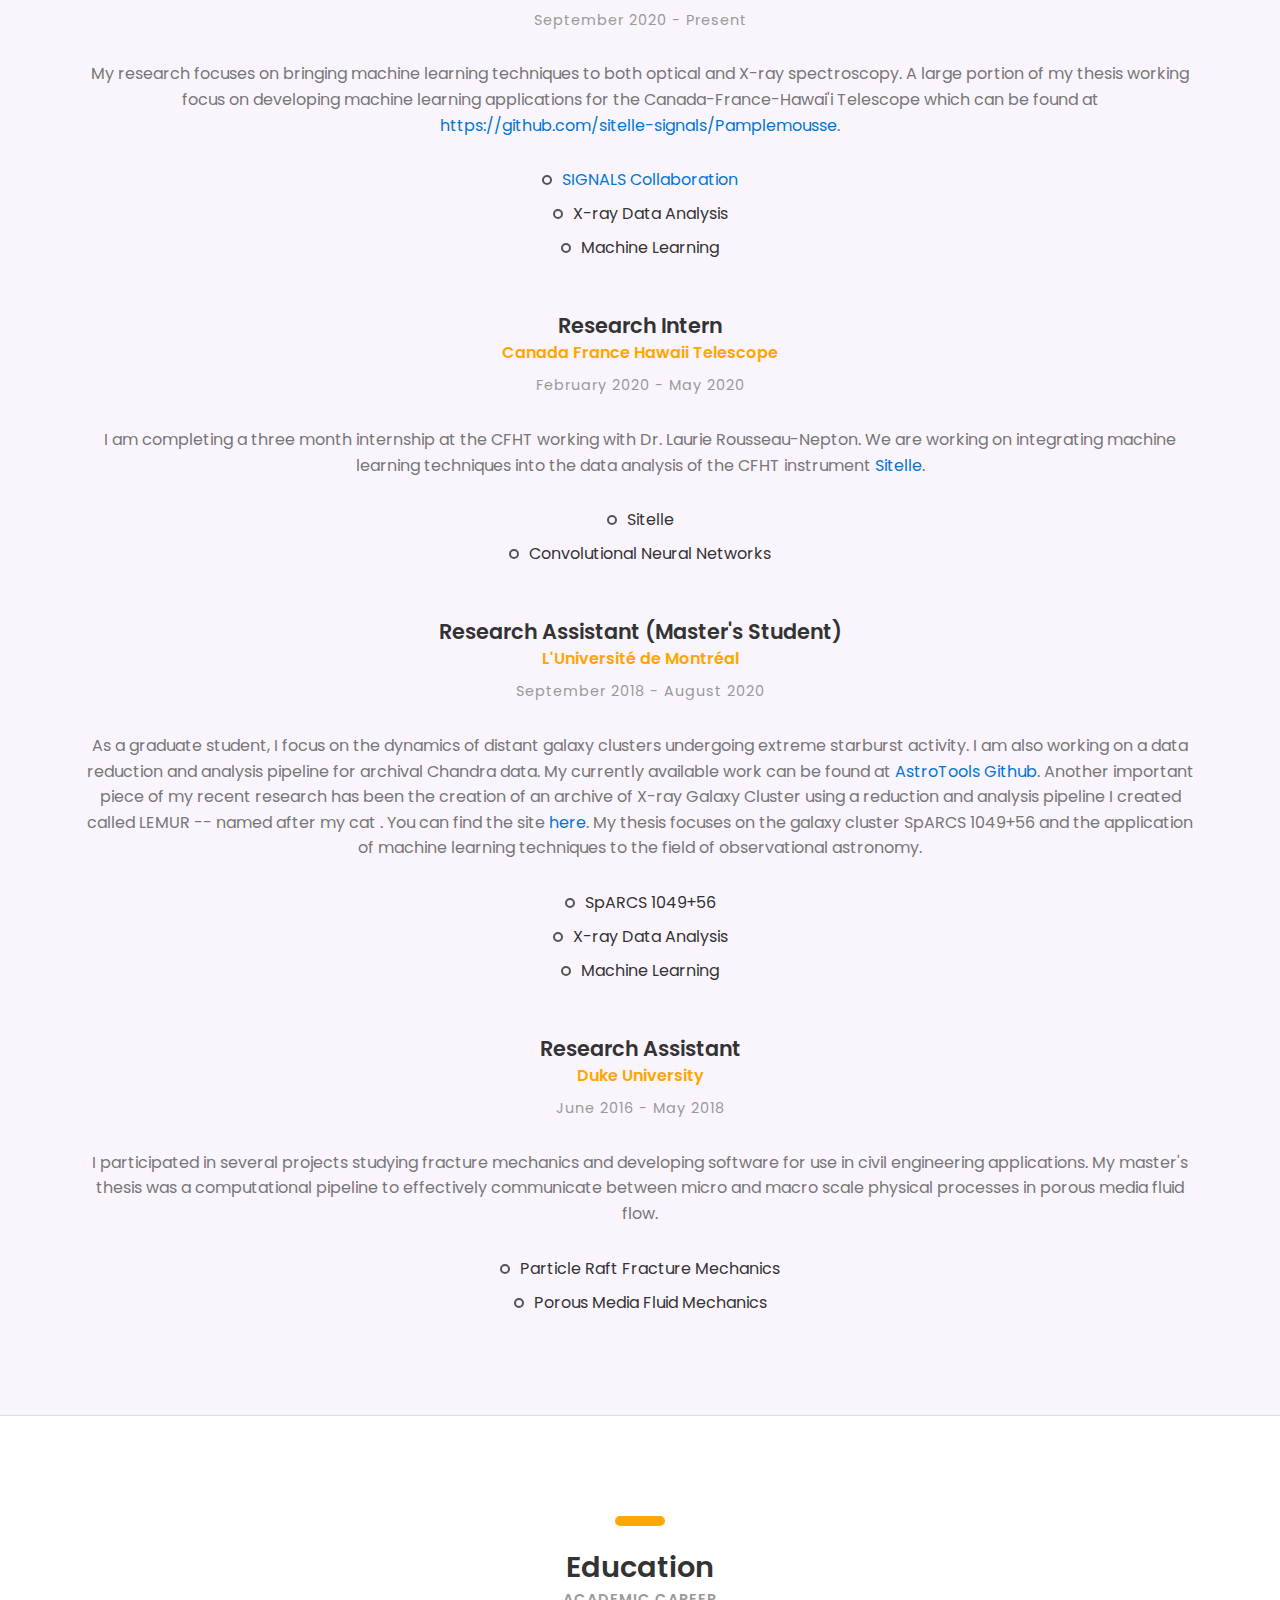
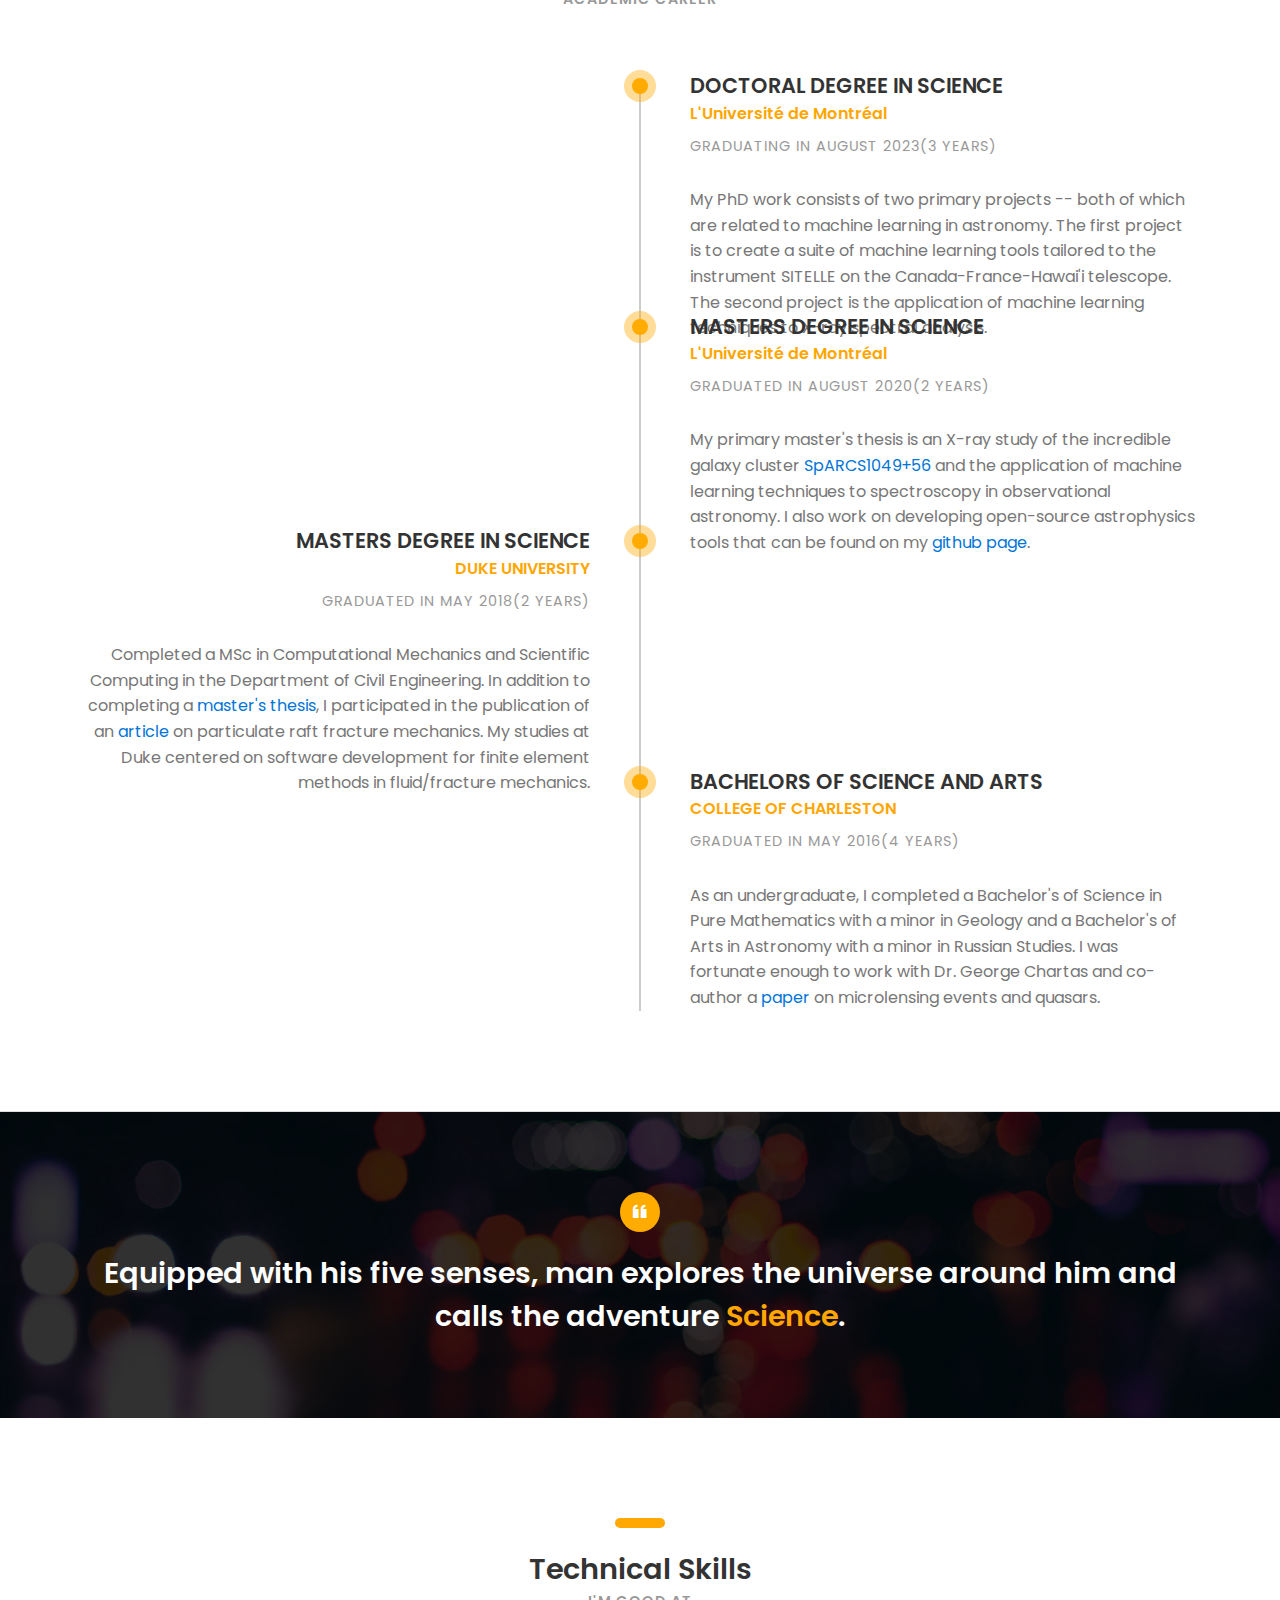
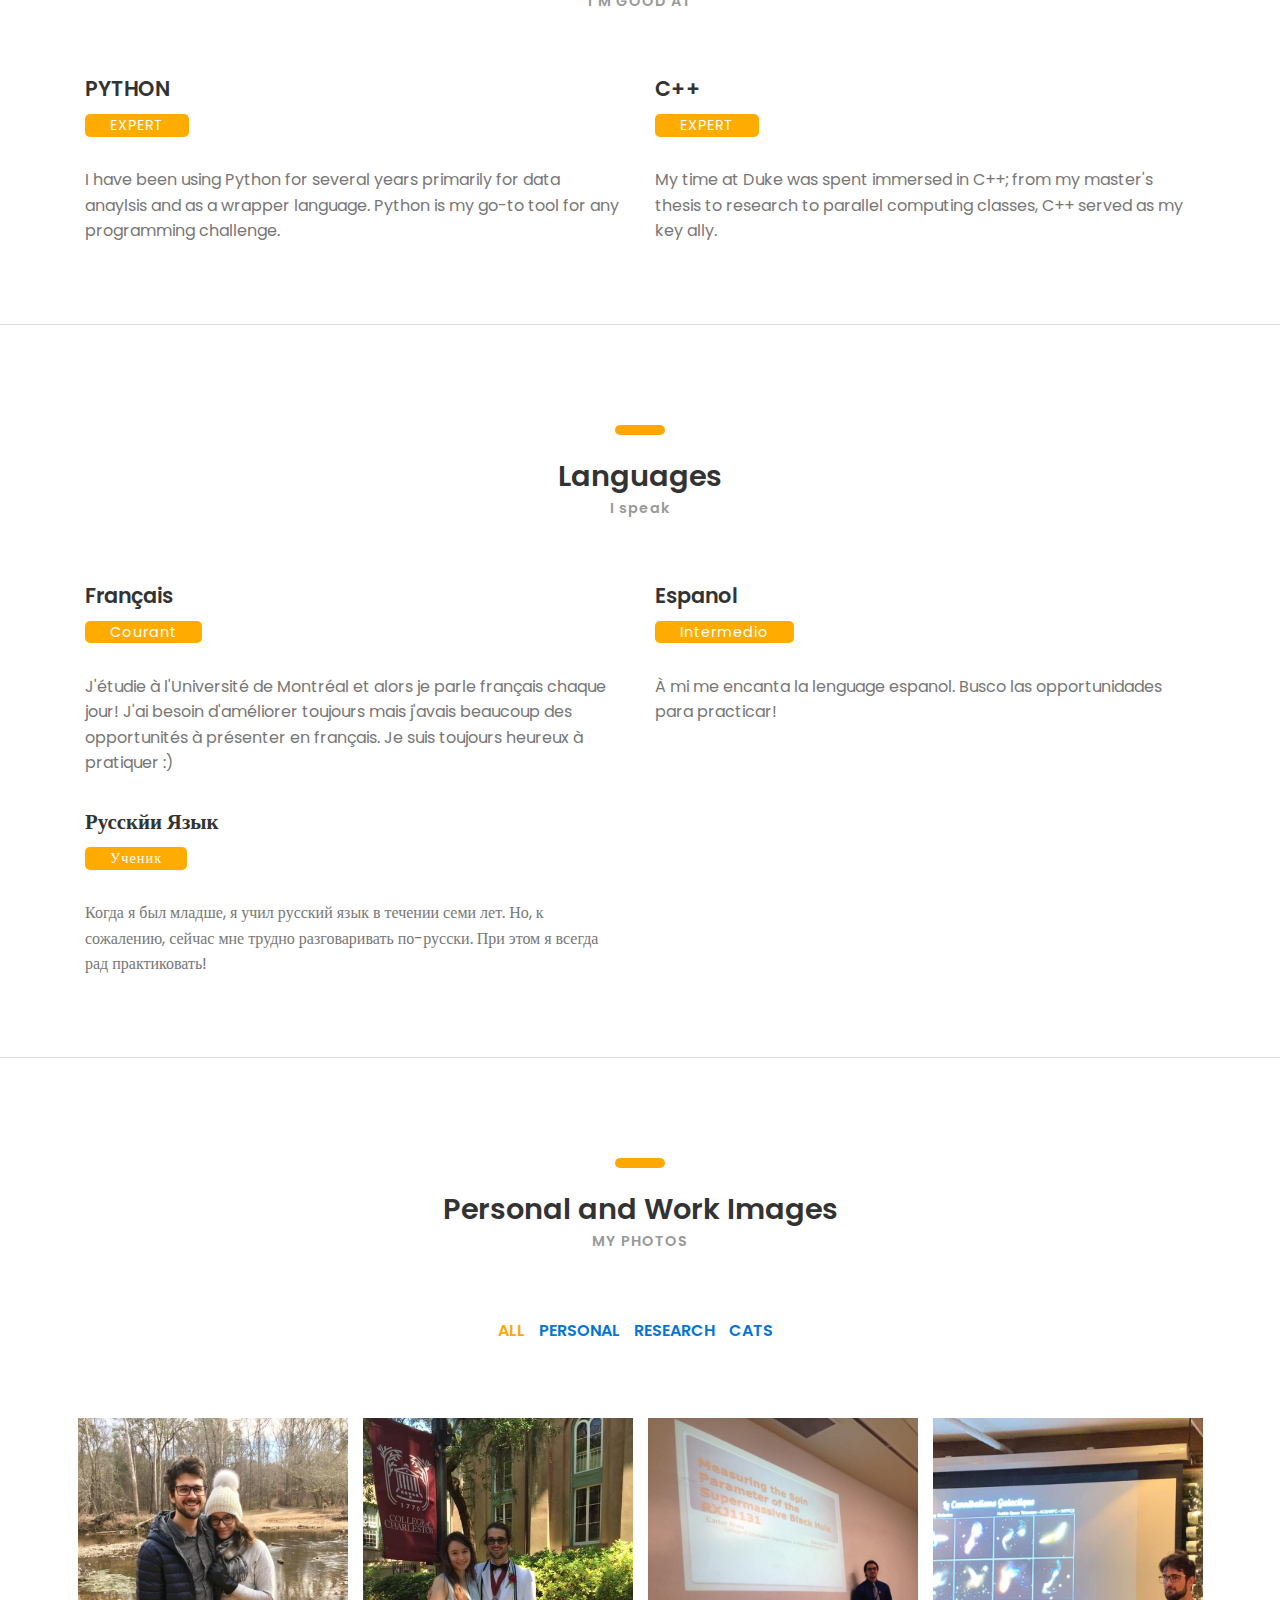
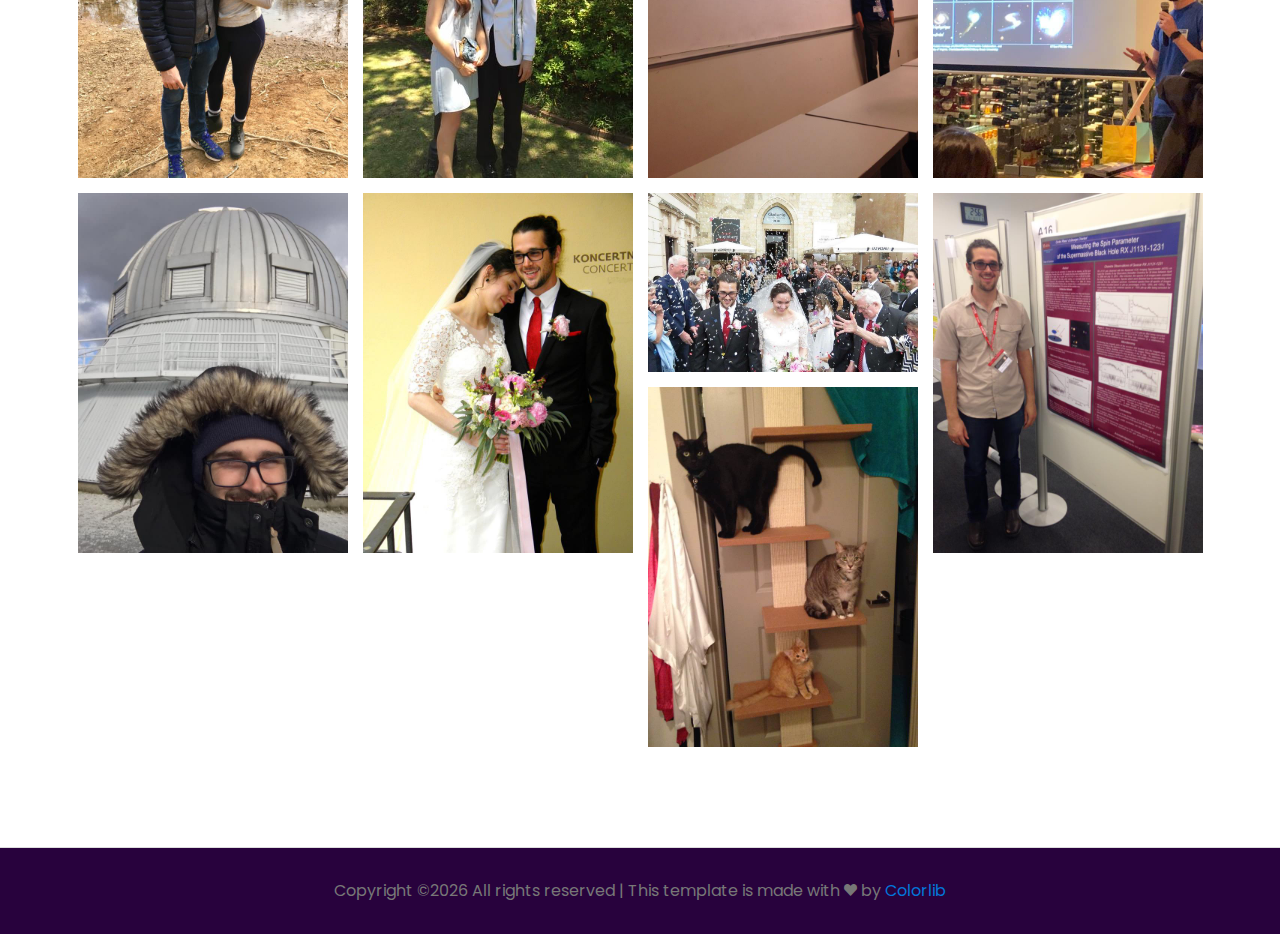
==== commit 6102bc84: "Updates to Navbar and Proposals Page" ====
--- a/index.html
+++ b/index.html
@@ -84,15 +84,25 @@
 							</ul>
 					</div><!-- col-sm-8 -->
 
-					<div class="col-sm-10 col-md-3 col-lg-3">
+					<!--<div class="col-sm-10 col-md-3 col-lg-3">
 						<a class="downlad-btn" href="files/Resume.pdf" target="_blank">Download CV</a>
 						<a class="downlad-btn" href="Projects.html">Projects</a>
 						<a class="downlad-btn" href="Publications.html">Publication List</a>
 						<a class="downlad-btn" href="Talks.html">Presentations</a>
-					</div><!-- col-lg-2 -->
+					</div>-->
 
 
 				</div><!-- row -->
+
+				<div class="row">
+					<div class="col-10">
+						<a class="downlad-btn info mr-2" href="files/Resume.pdf" target="_blank">Download CV</a>
+						<a class="downlad-btn mr-2" href="Projects.html">Projects</a>
+						<a class="downlad-btn mr-2" href="Publications.html">Publication List</a>
+						<a class="downlad-btn mr-2" href="Talks.html">Presentations</a>
+						<a class="downlad-btn mr-2" href="Proposals.html">Proposals</a>
+					</div>
+				</div>
 
 			</div><!-- intro -->
 		</div><!-- container -->
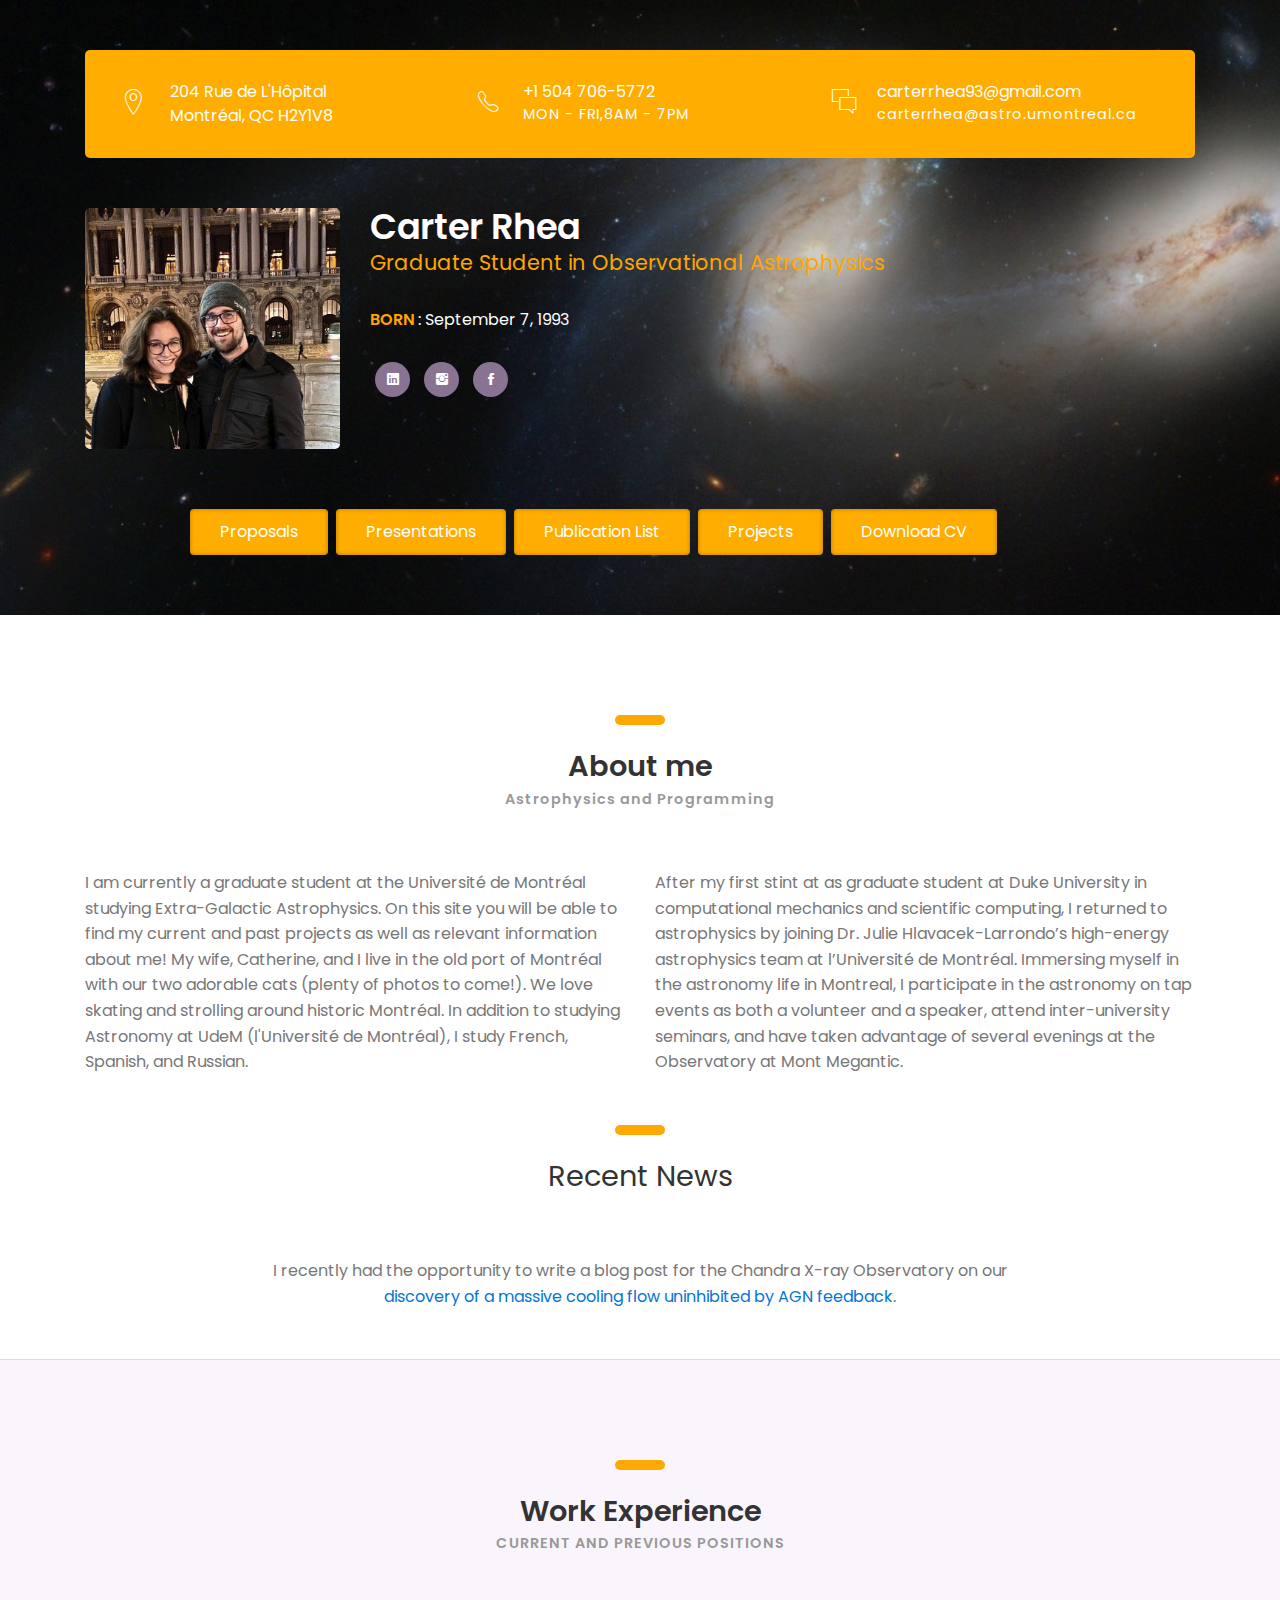
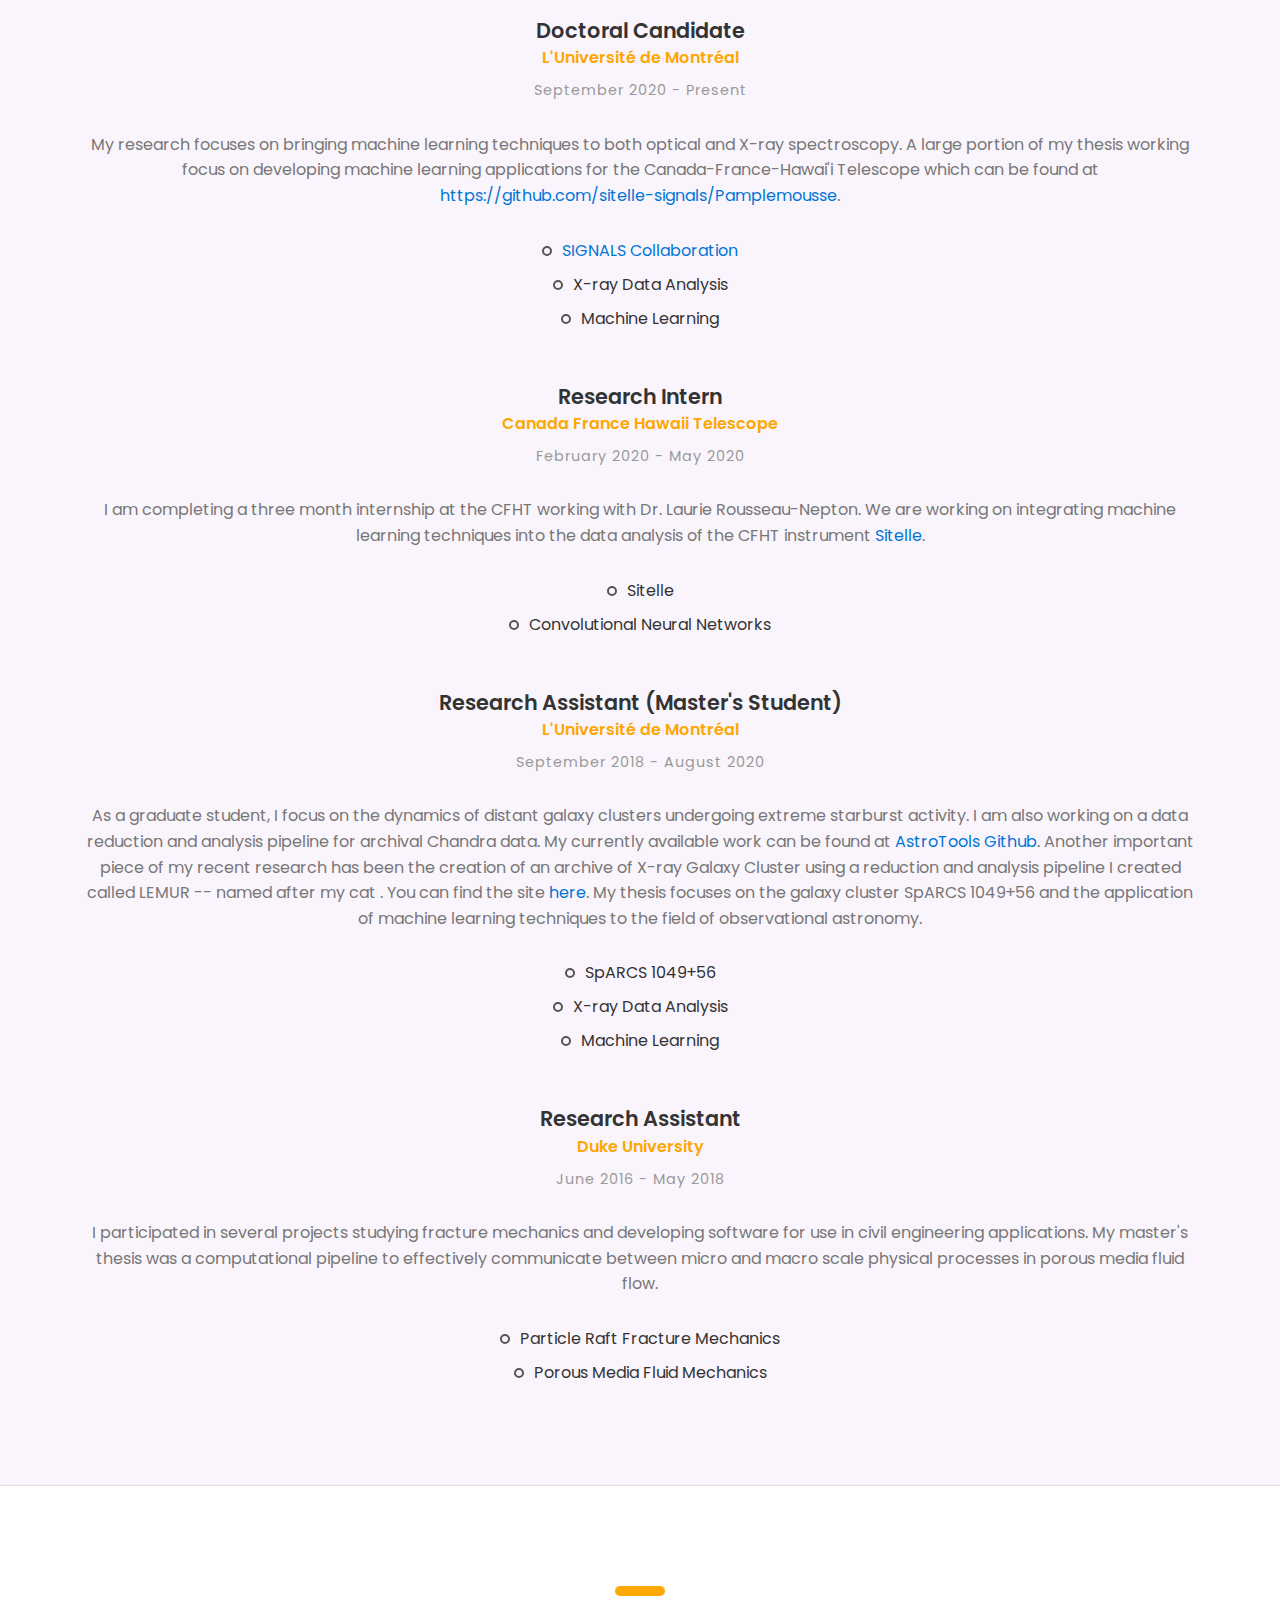
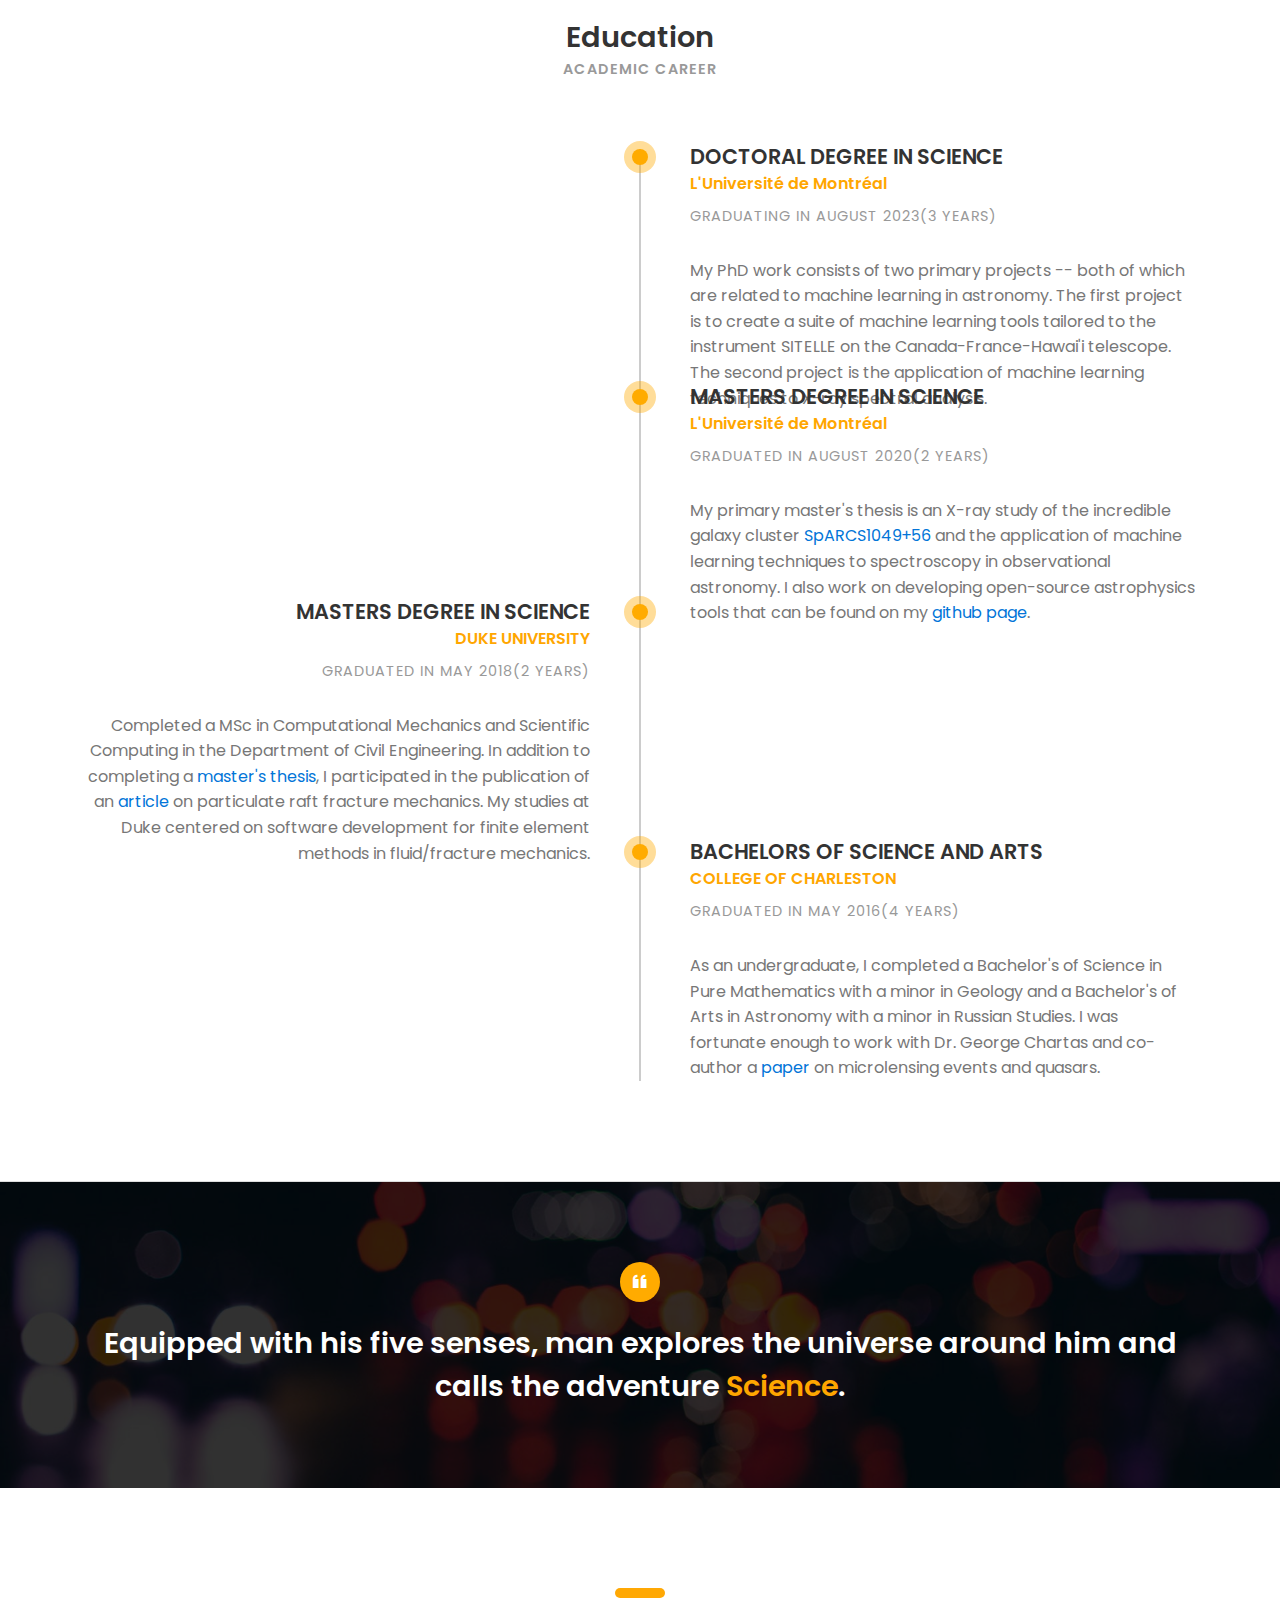
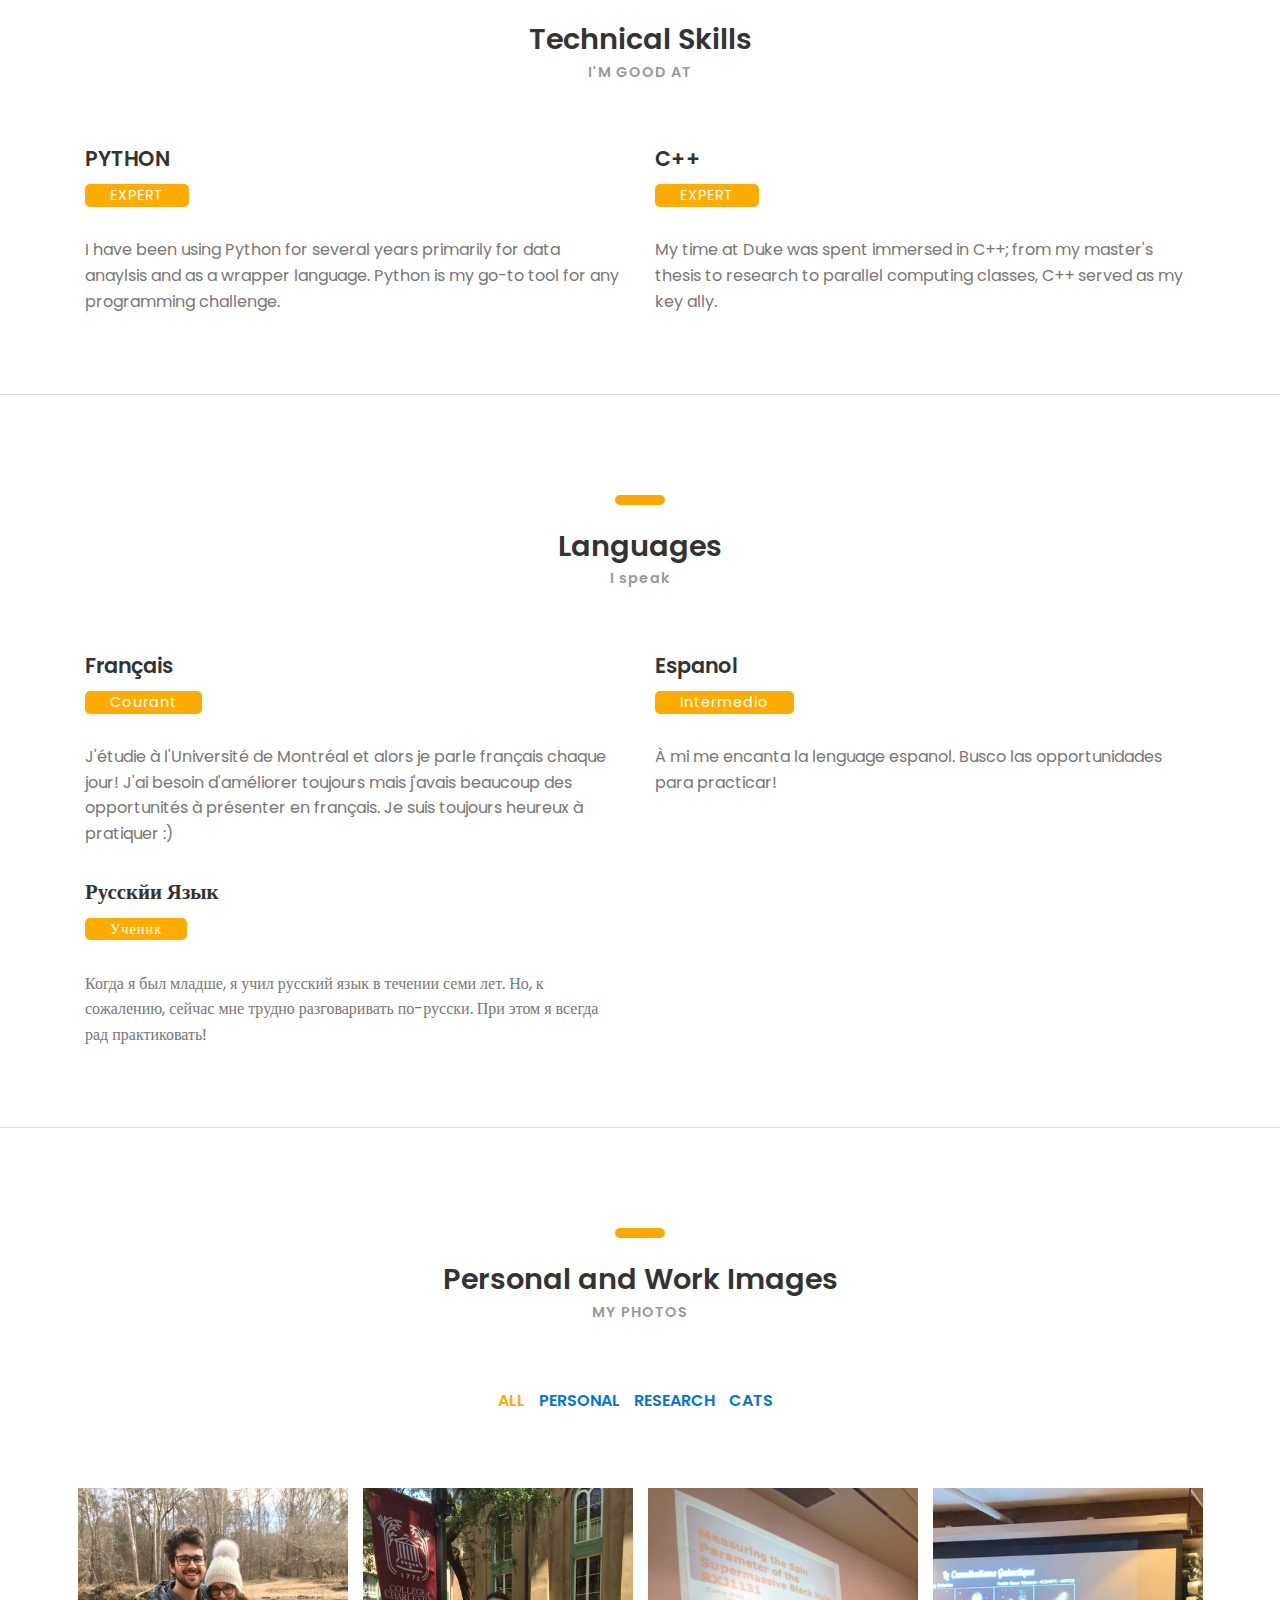
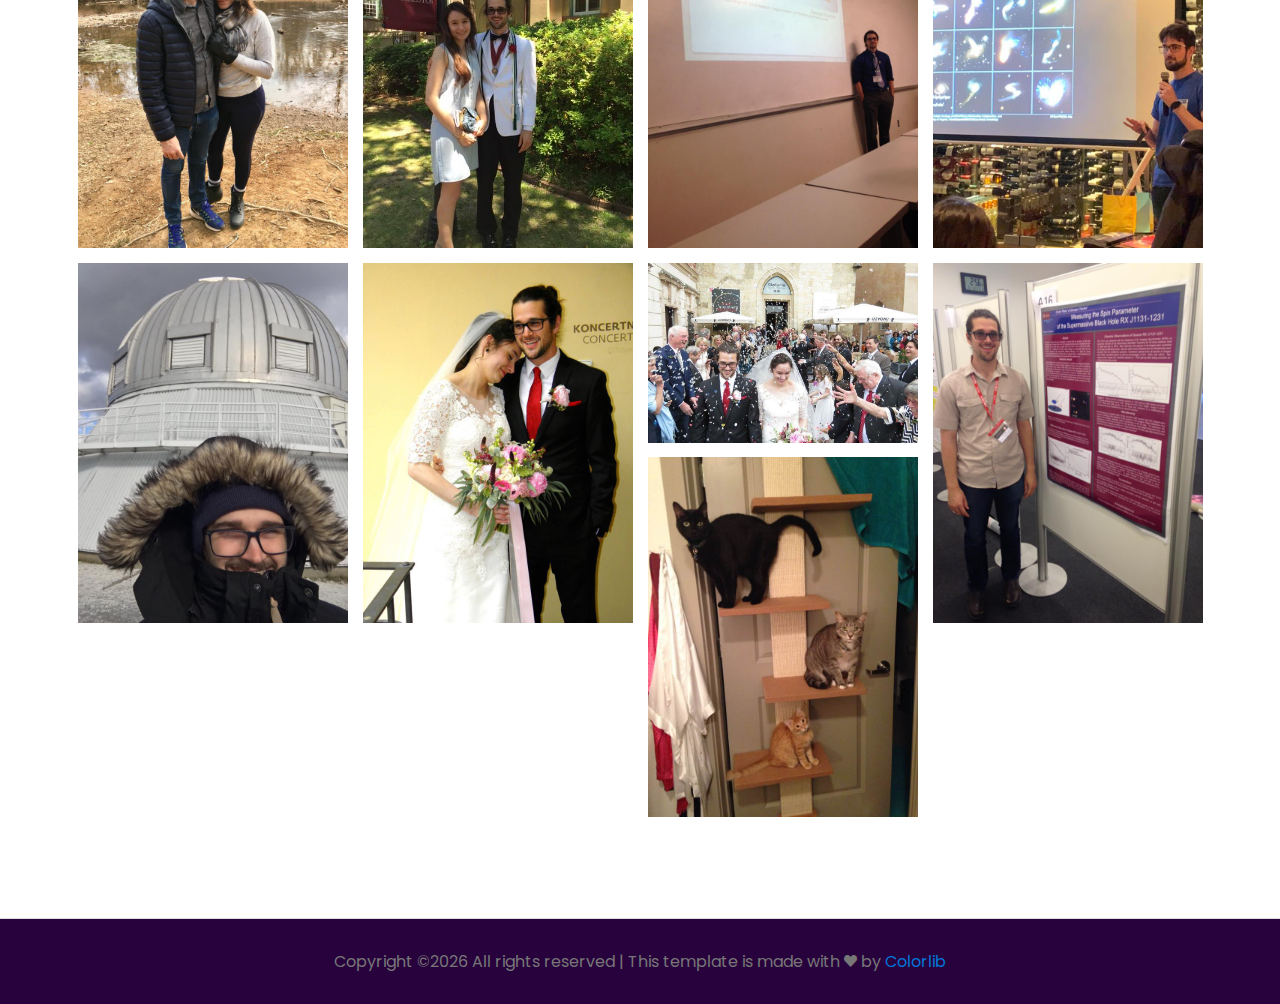
==== commit d903a1e6: "Minor updates" ====
--- a/index.html
+++ b/index.html
@@ -68,7 +68,7 @@
 				<div class="row">
 
 					<div class="col-sm-8 col-md-4 col-lg-3">
-						<div class="profile-img margin-b-30"><img src="images/DanWedding.jpg" alt=""></div>
+						<div class="profile-img margin-b-30"><img src="images/Paris.jpg" alt=""></div>
 					</div><!-- col-sm-8 -->
 
 					<div class="col-sm-10 col-md-5 col-lg-6">
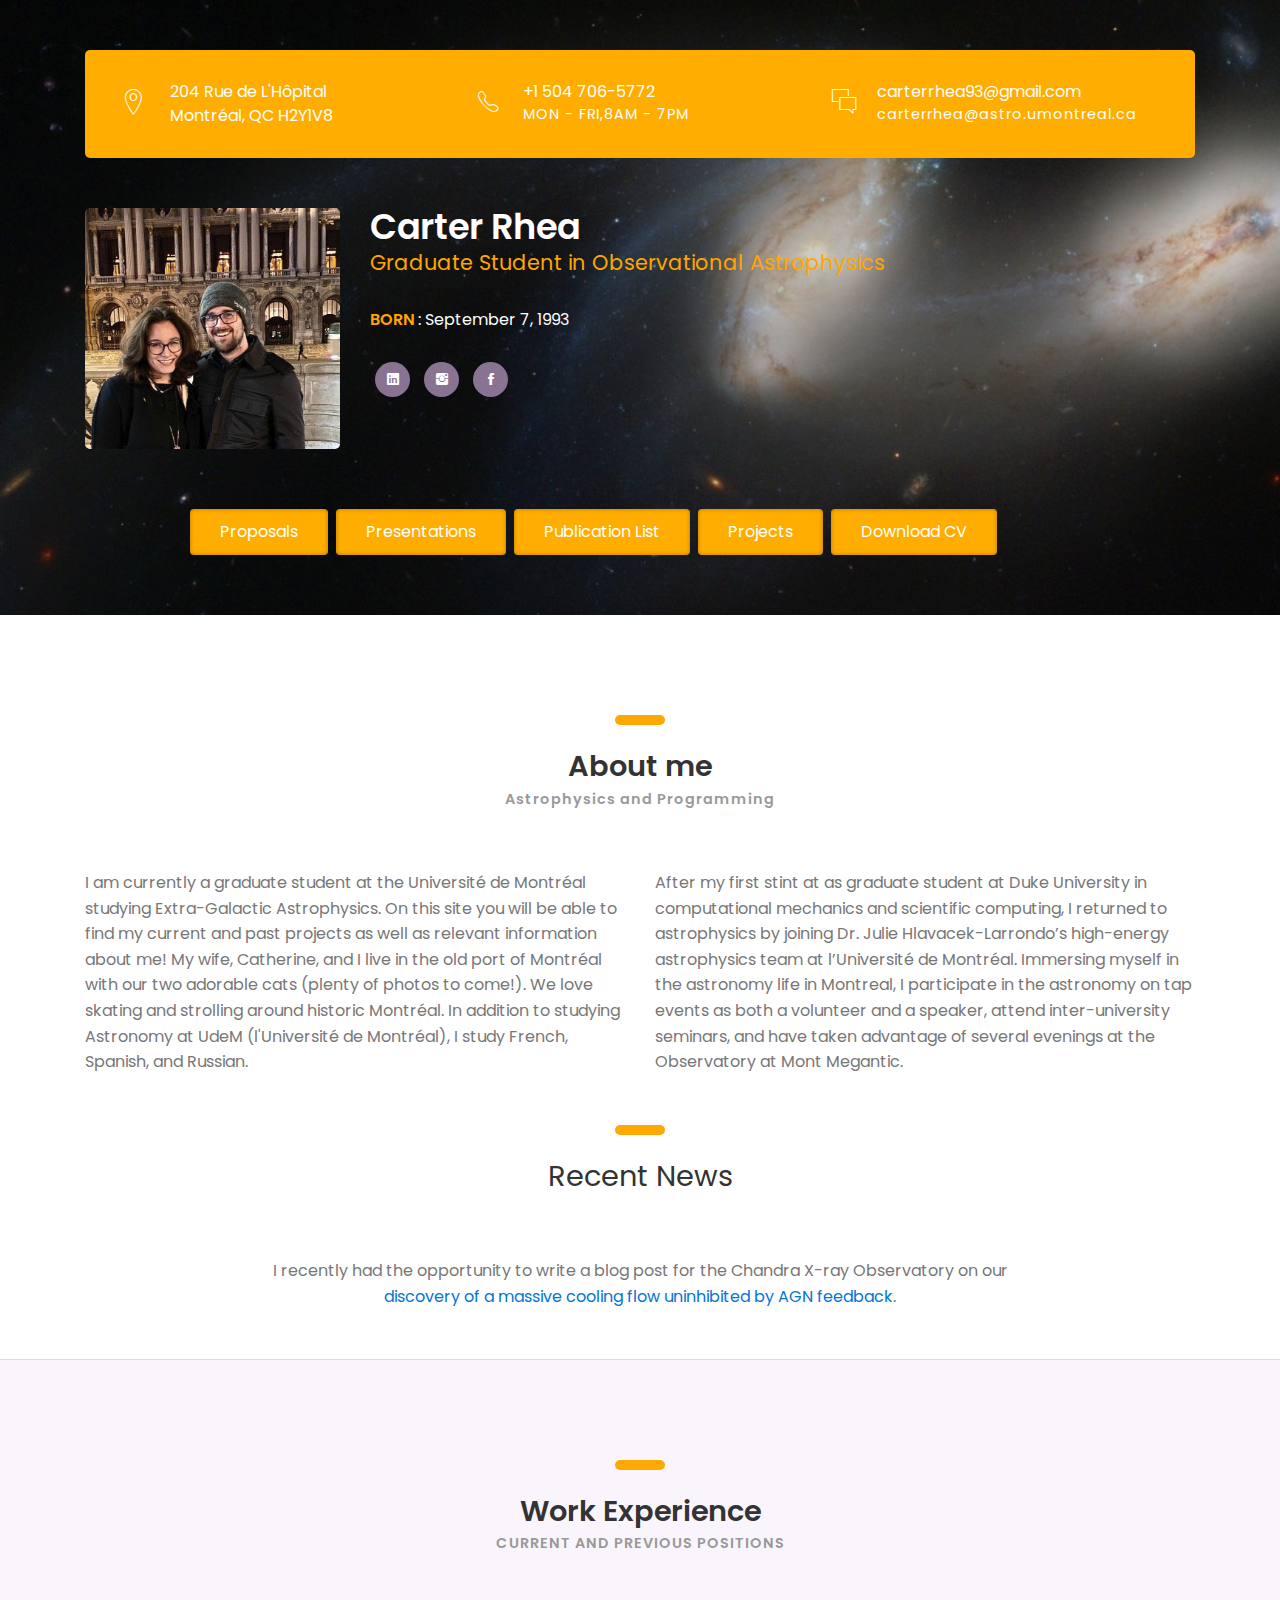
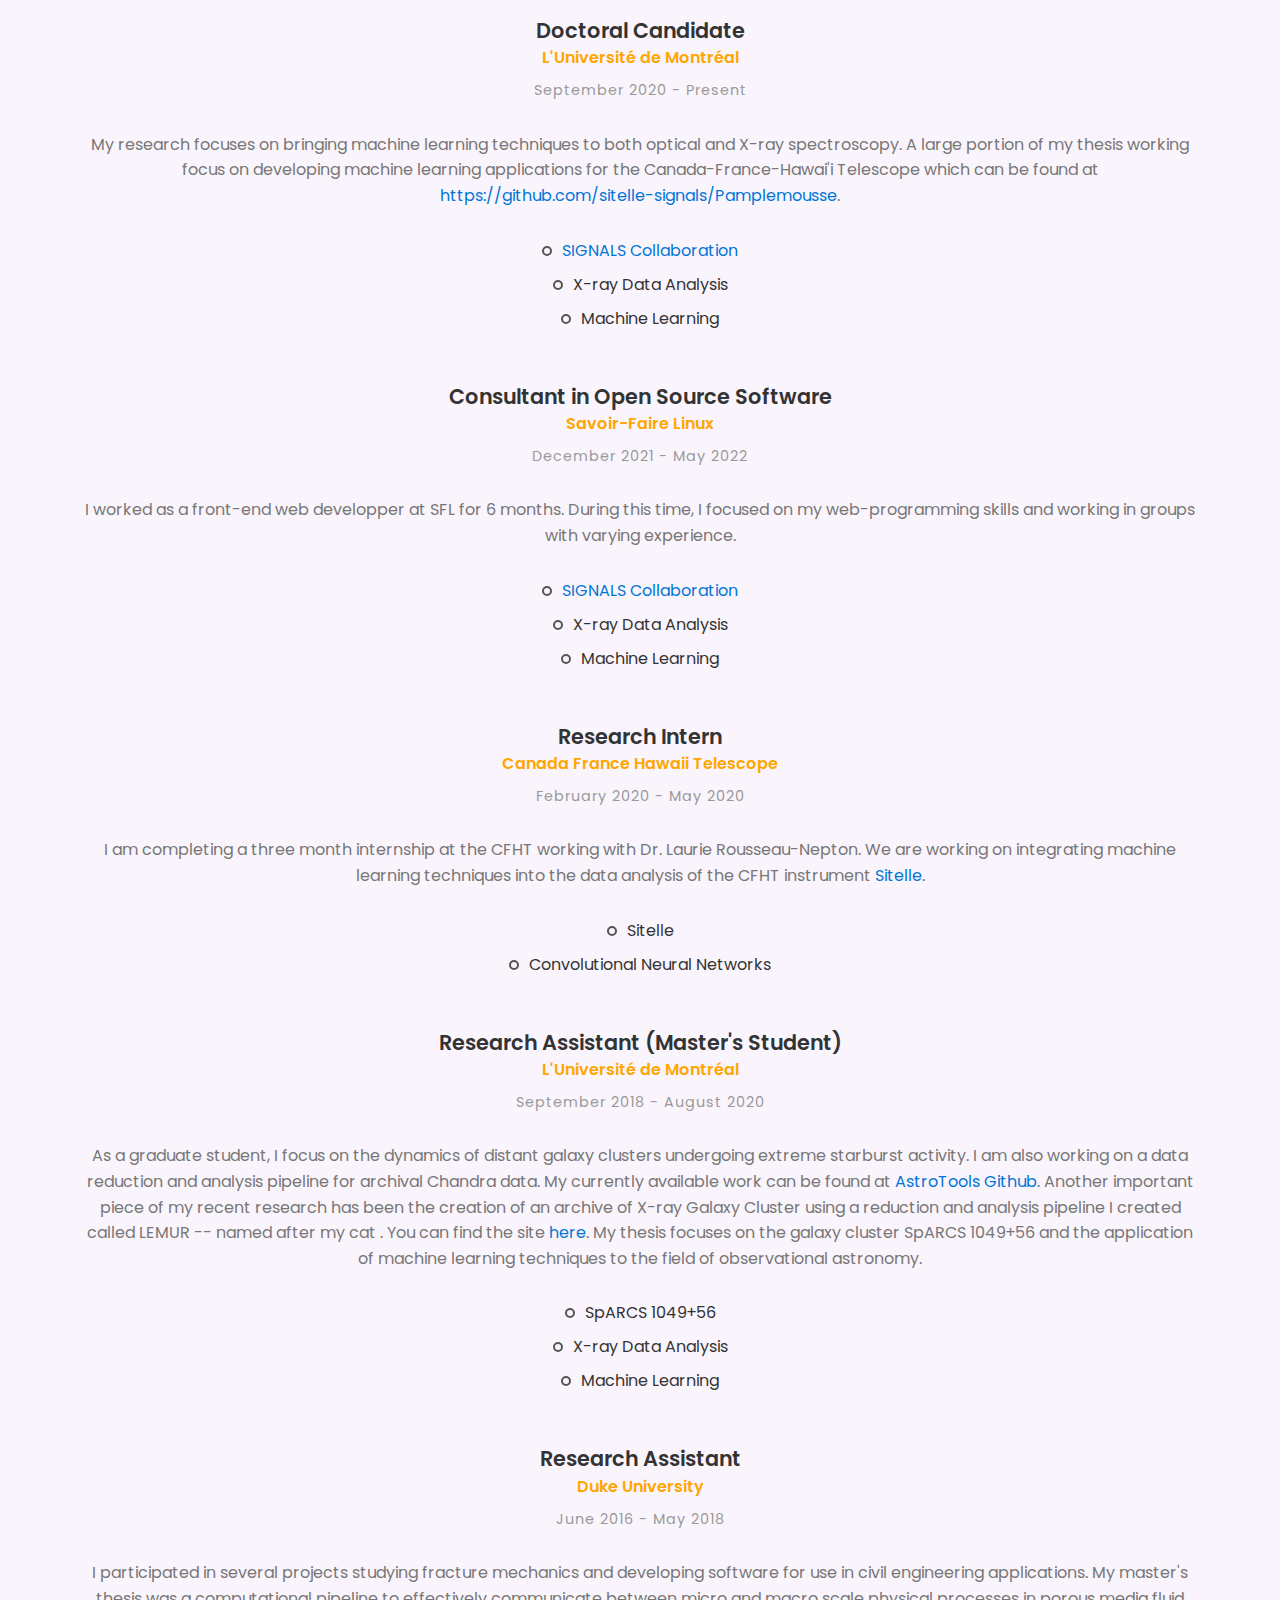
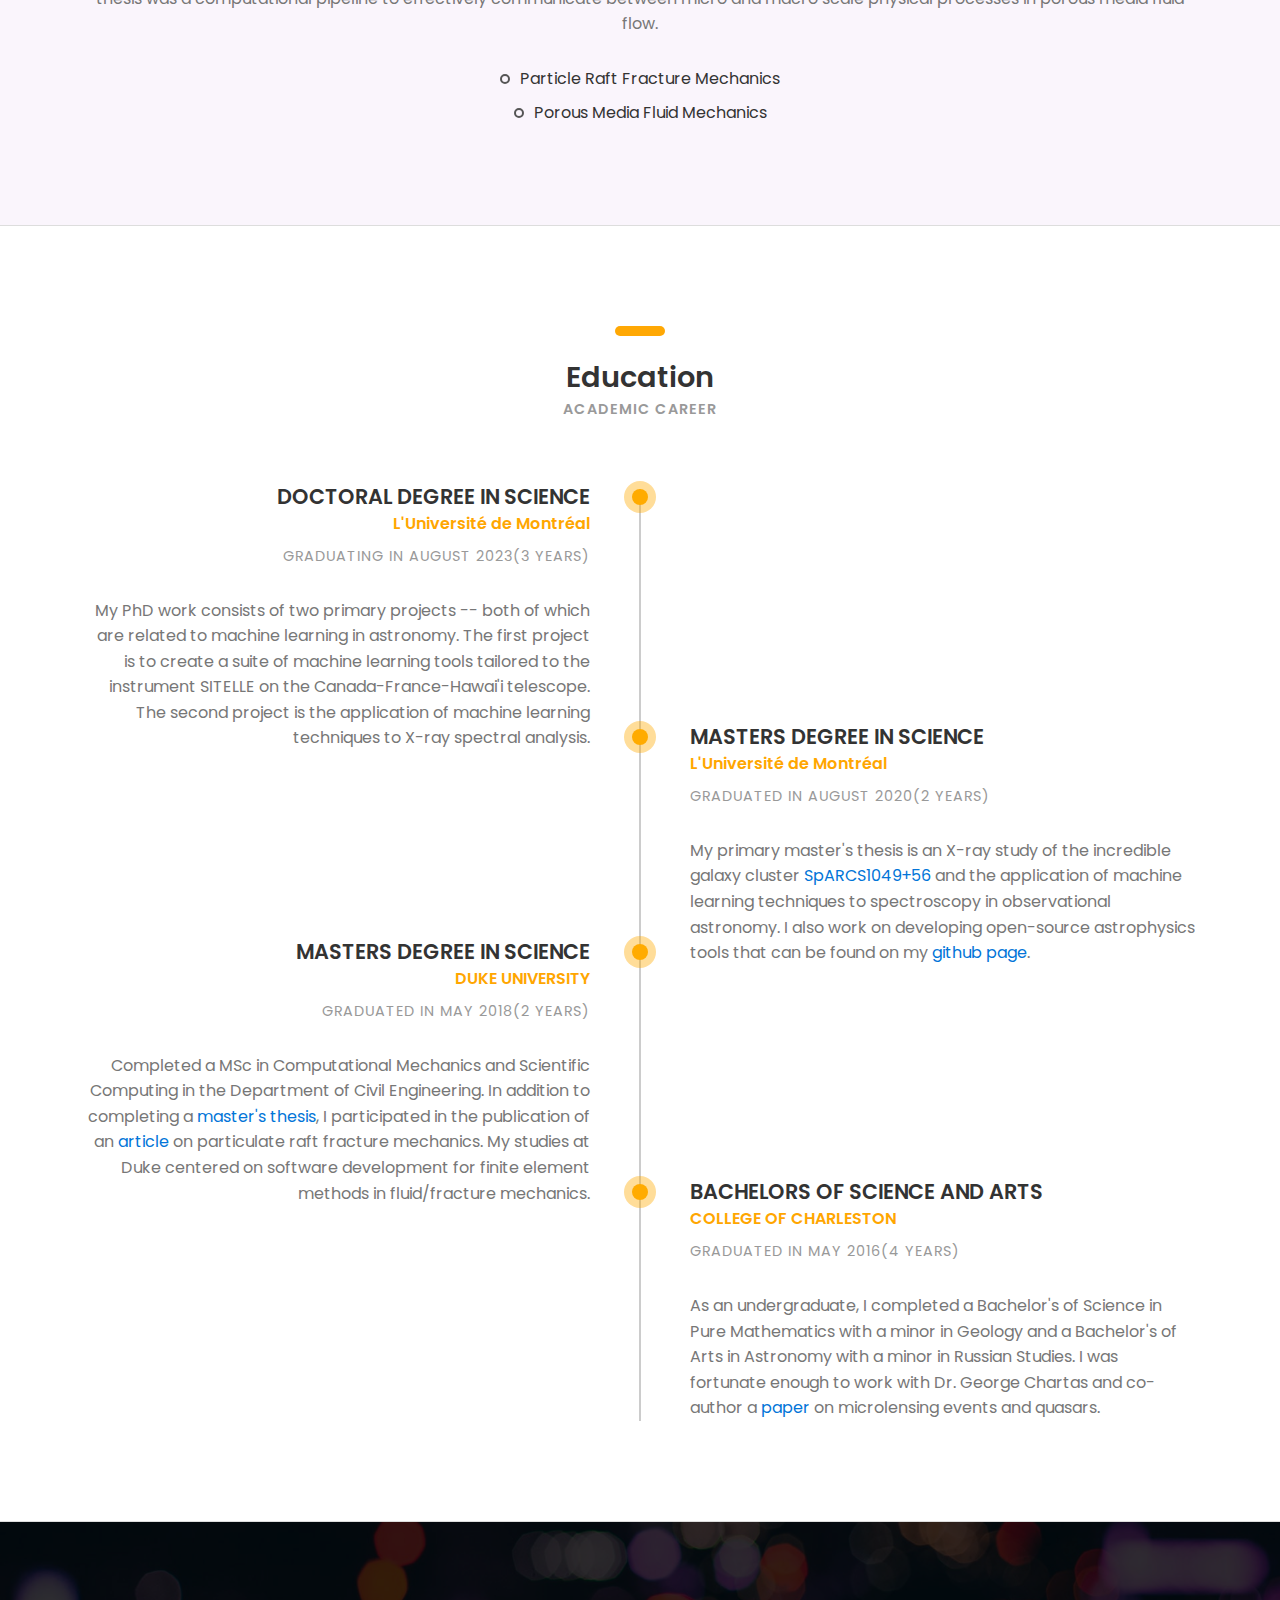
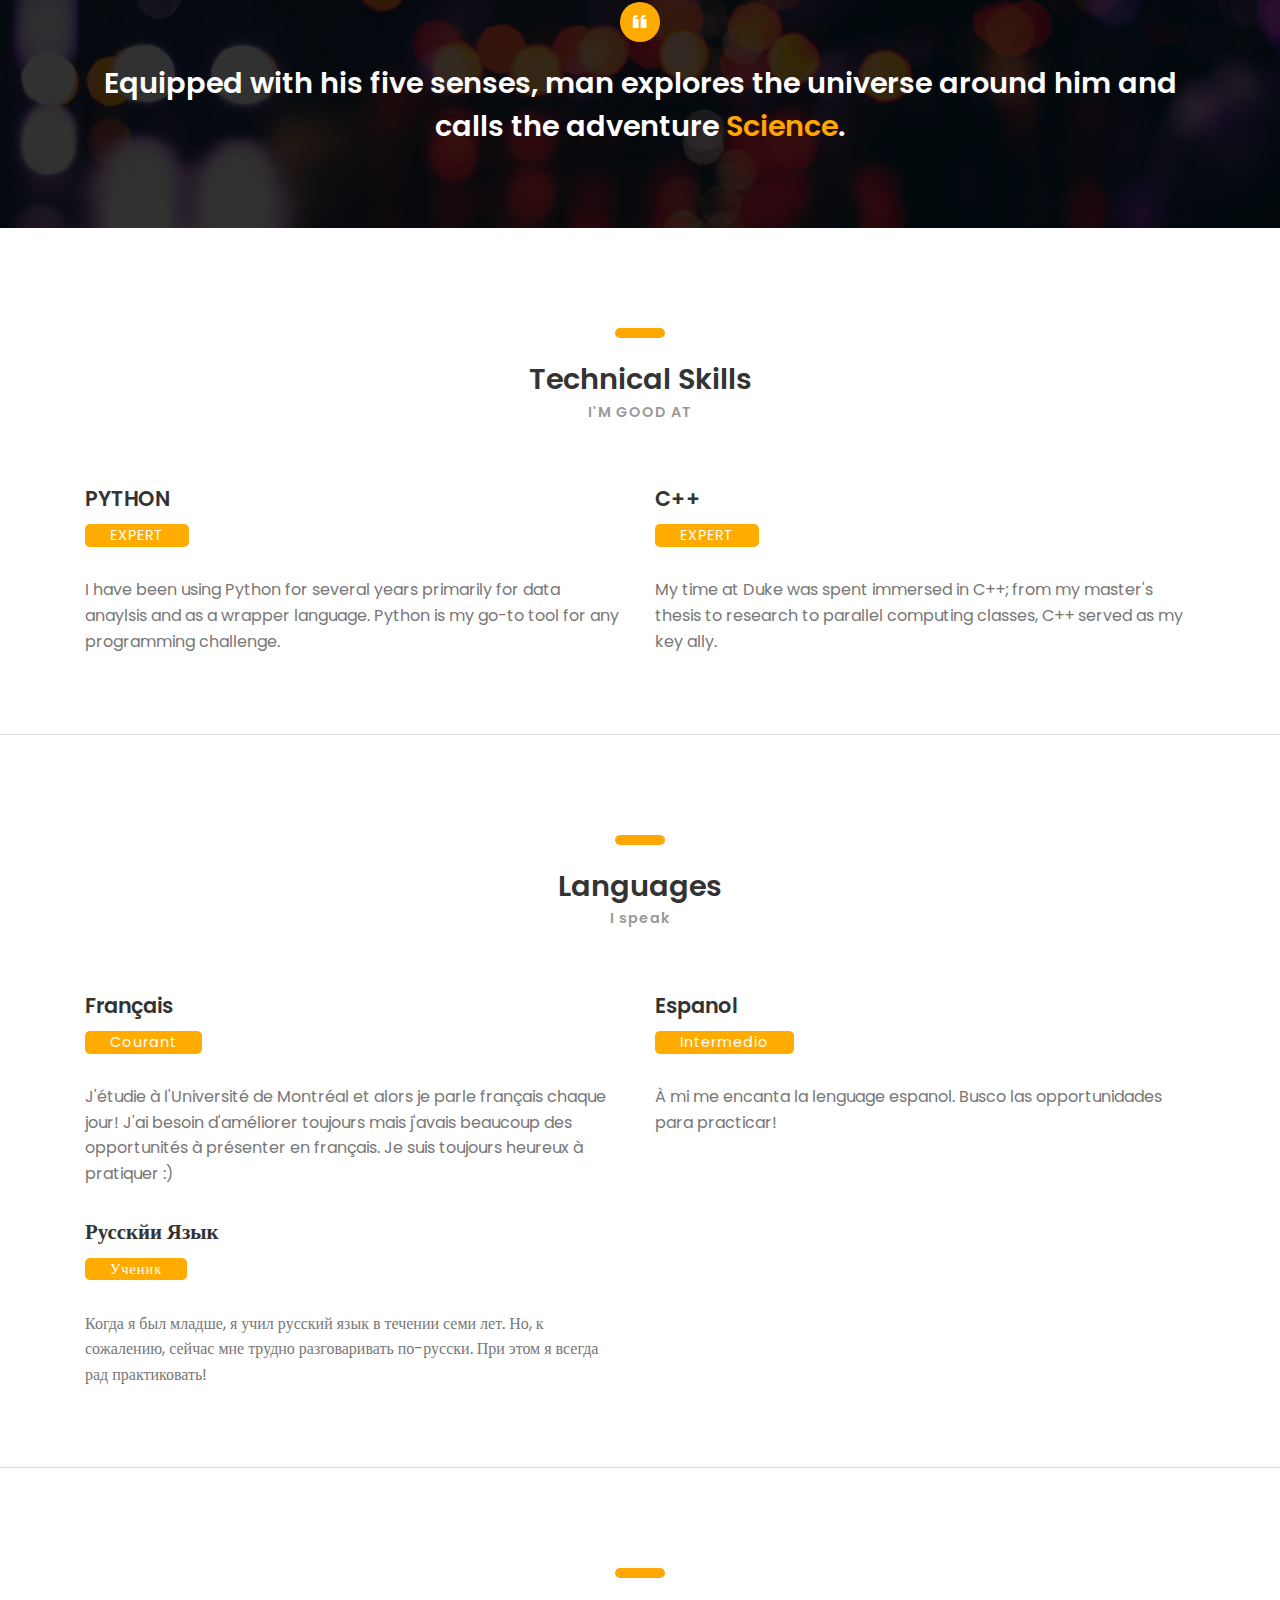
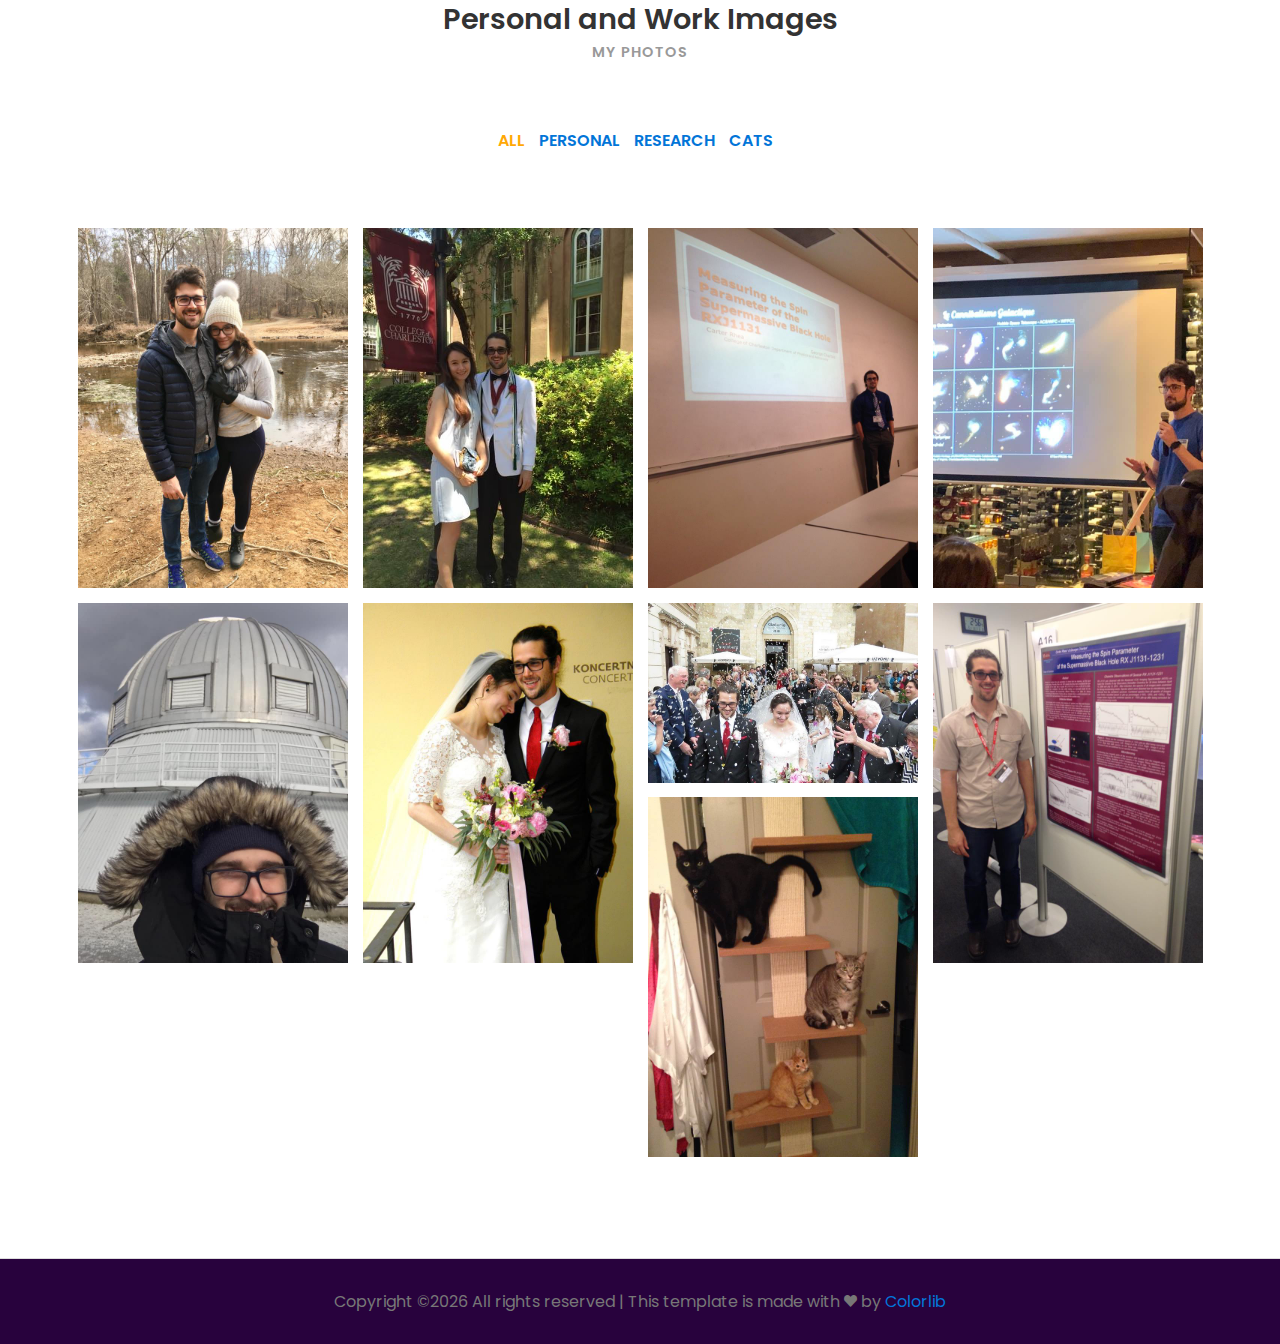
==== commit 3bc82c09: "Updated publications" ====
--- a/index.html
+++ b/index.html
@@ -152,12 +152,29 @@
 
 				<div class="col-sm-12">
 
+
+
 					<div class="experience margin-b-50">
 						<h4><b>Doctoral Candidate</b></h4>
 						<h5 class="font-yellow"><b>L'Université de Montréal</b></h5>
 						<h6 class="font-lite-black margin-t-10">September 2020 - Present</h6>
 						<p class="margin-tb-30">My research focuses on bringing machine learning techniques to both optical and X-ray spectroscopy. A large portion of my thesis working
 							focus on developing machine learning applications for the Canada-France-Hawai'i Telescope which can be found at <a href="https://github.com/sitelle-signals/Pamplemousse">https://github.com/sitelle-signals/Pamplemousse</a>.
+						</p>
+						<ul class="list margin-b-30">
+							<li><span><a href="http://www.signal-survey.org/">SIGNALS Collaboration</a></span></li>
+							<li><span>X-ray Data Analysis</span></li>
+							<li><span>Machine Learning</span></li>
+						</ul>
+					</div><!-- experience -->
+
+					<div class="experience margin-b-50">
+						<h4><b>Consultant in Open Source Software</b></h4>
+						<h5 class="font-yellow"><b>Savoir-Faire Linux</b></h5>
+						<h6 class="font-lite-black margin-t-10">December 2021 - May 2022</h6>
+						<p class="margin-tb-30">
+							I worked as a front-end web developper at SFL for 6 months. During this time, I focused on my
+							web-programming skills and working in groups with varying experience.
 						</p>
 						<ul class="list margin-b-30">
 							<li><span><a href="http://www.signal-survey.org/">SIGNALS Collaboration</a></span></li>
@@ -234,7 +251,7 @@
 
 
 					<div class="education-wrapper margin-b-50">
-						<div class="education right">
+						<div class="education left">
 							<h4><b>DOCTORAL DEGREE IN SCIENCE</b></h4>
 							<h5 class="font-yellow"><b>L'Université de Montréal</b></h5>
 							<h6 class="font-lite-black margin-t-10">GRADUATING IN AUGUST 2023(3 YEARS)</h6>
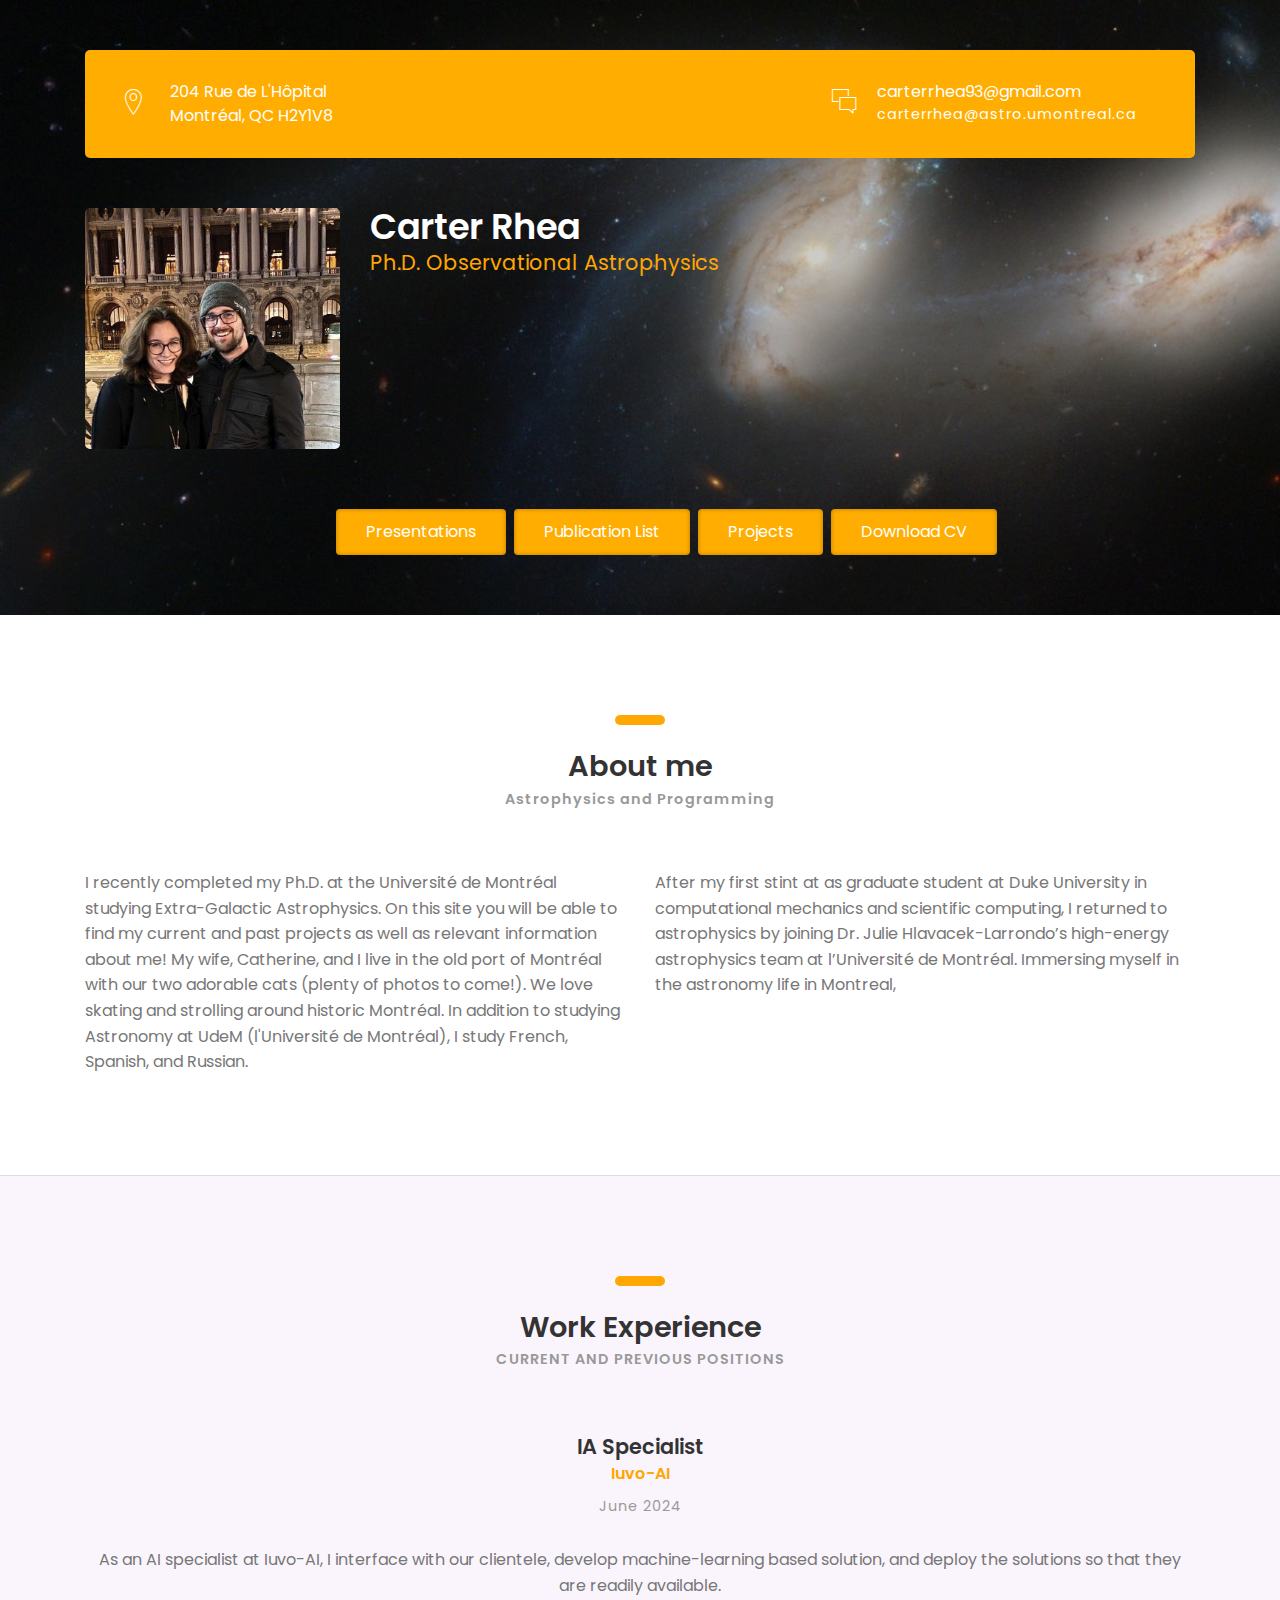
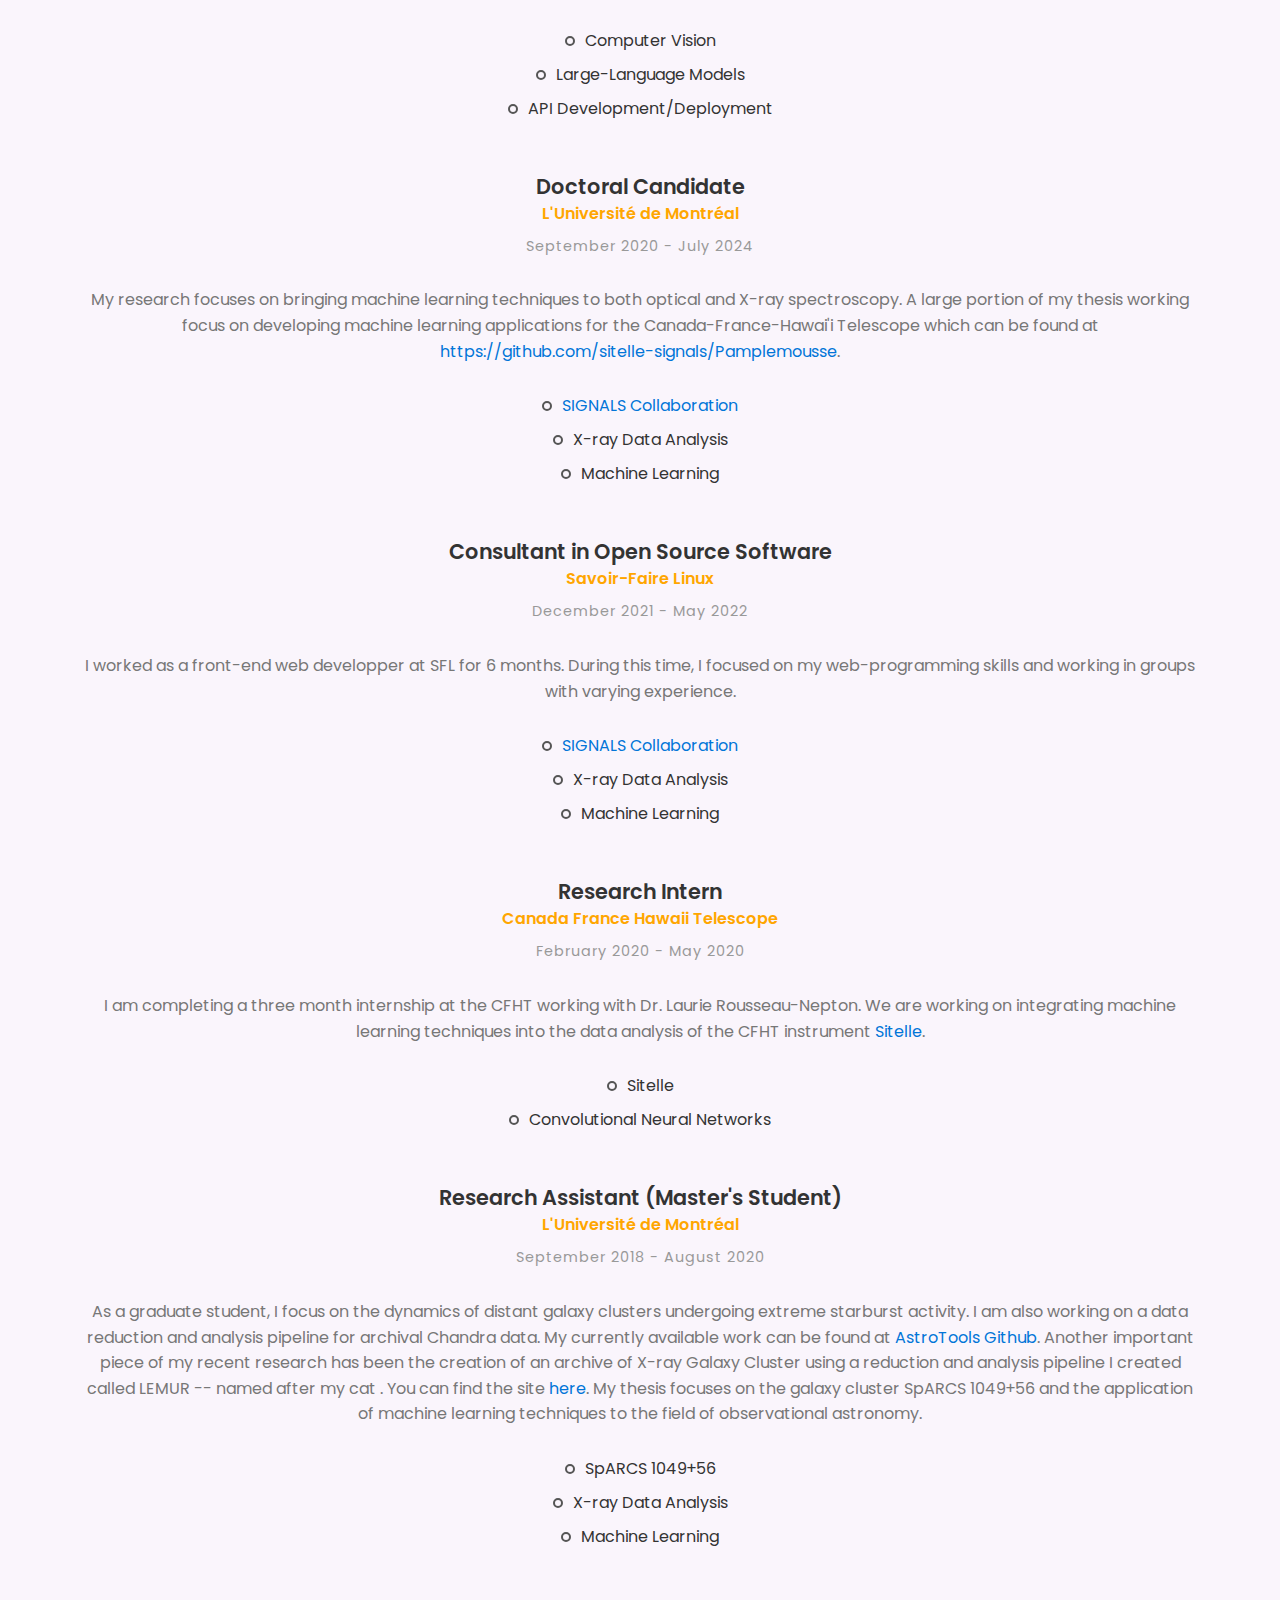
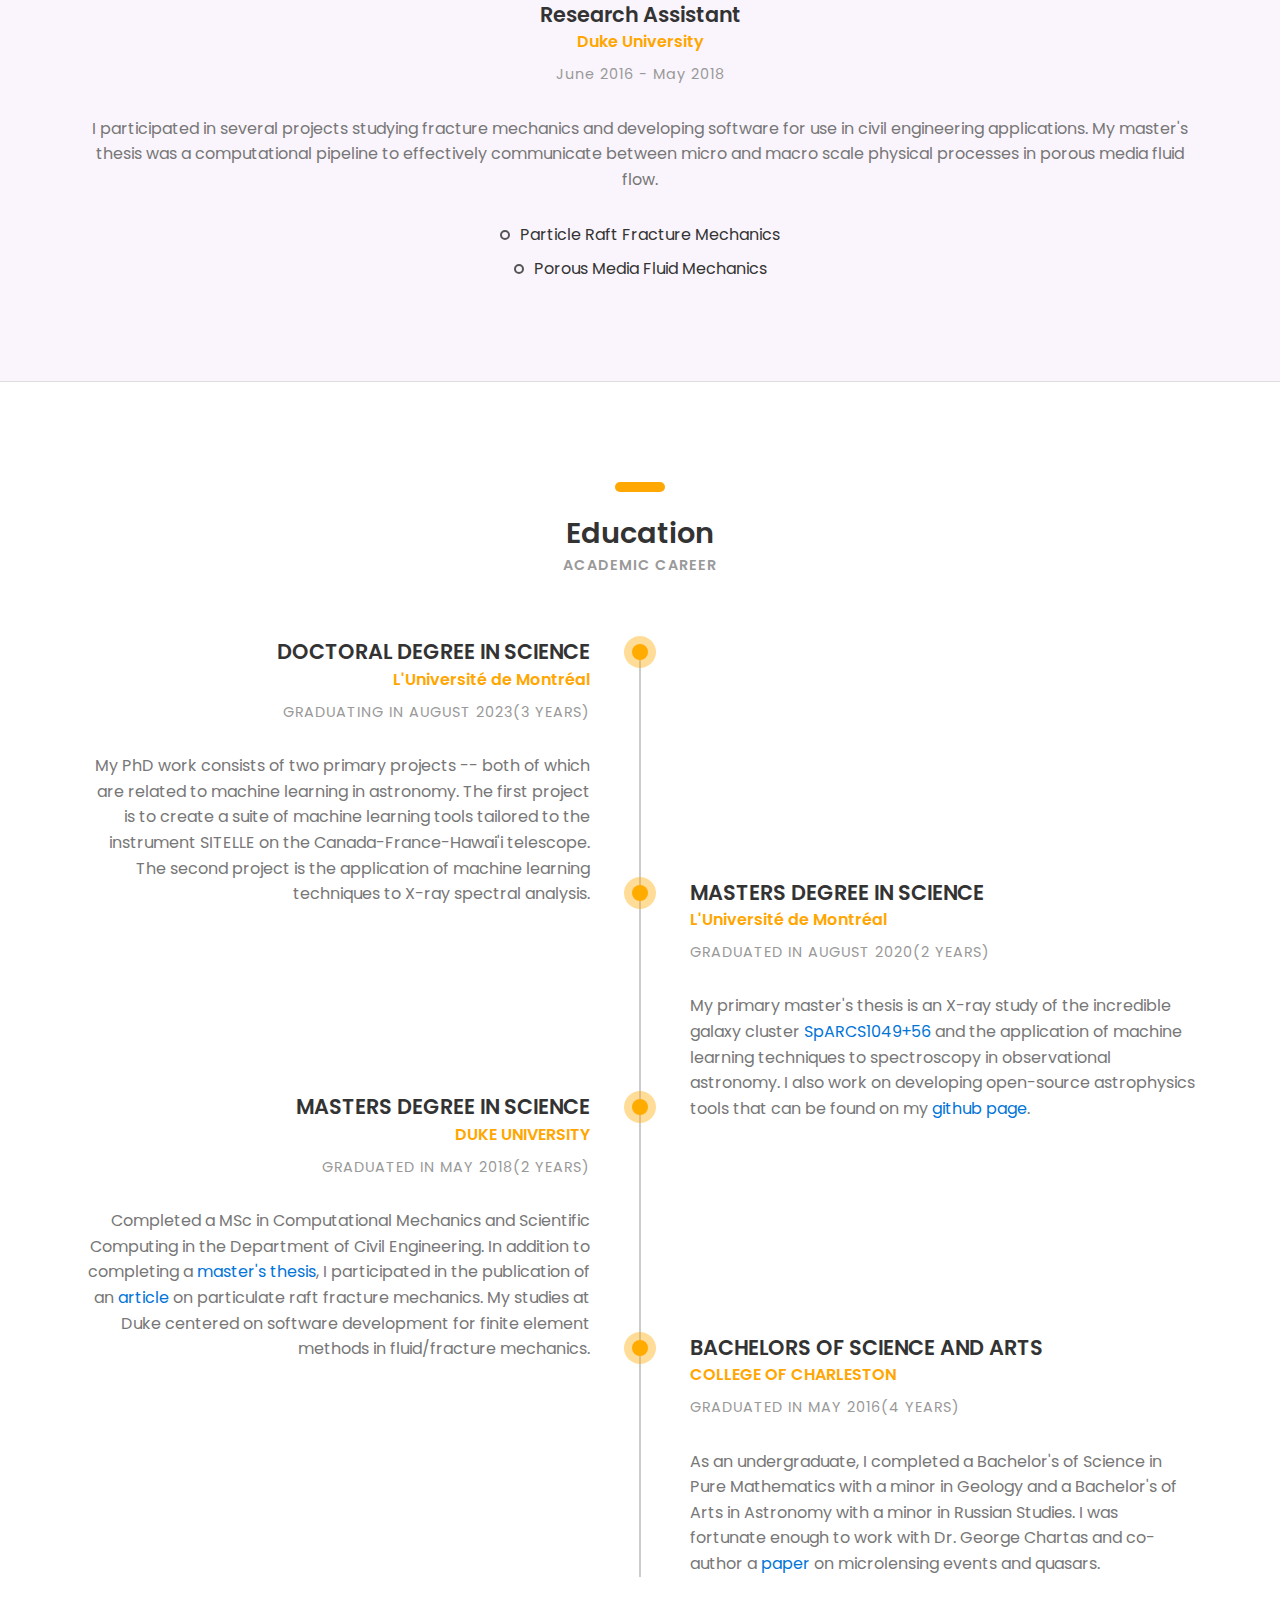
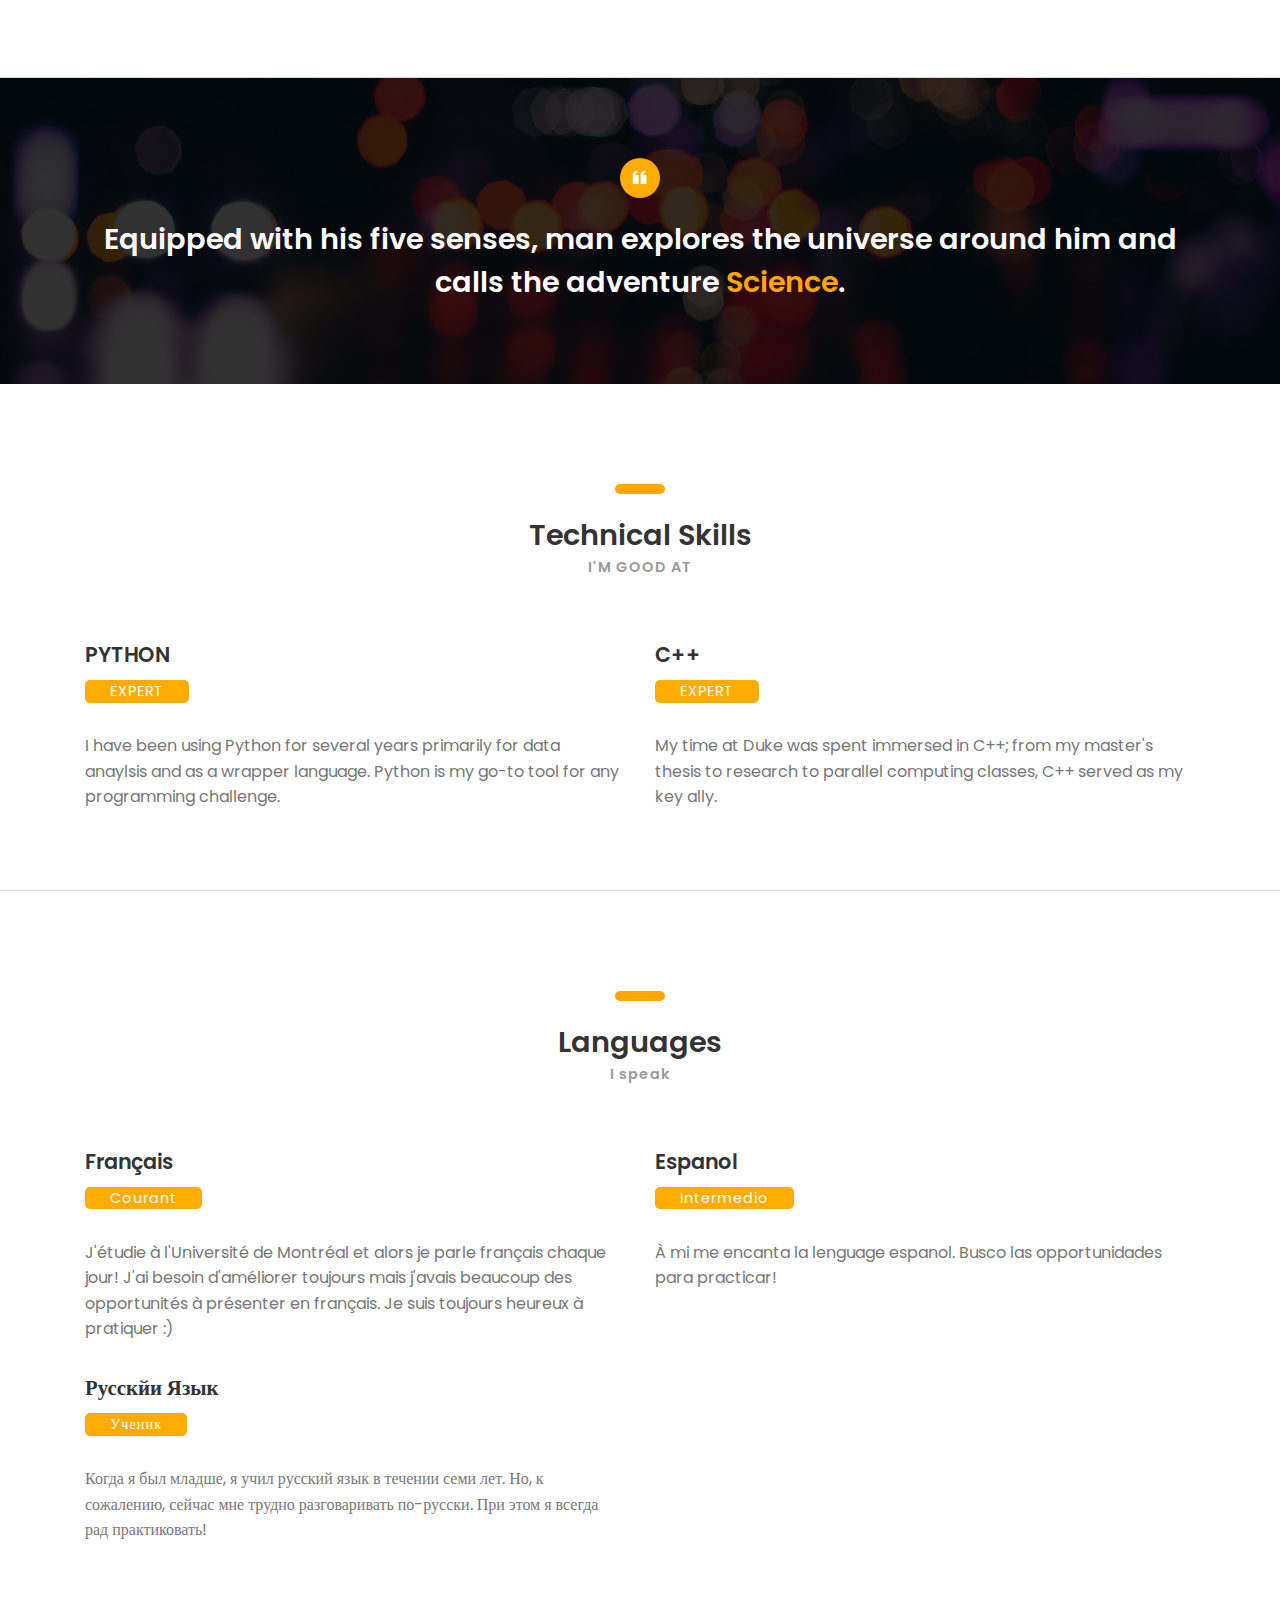
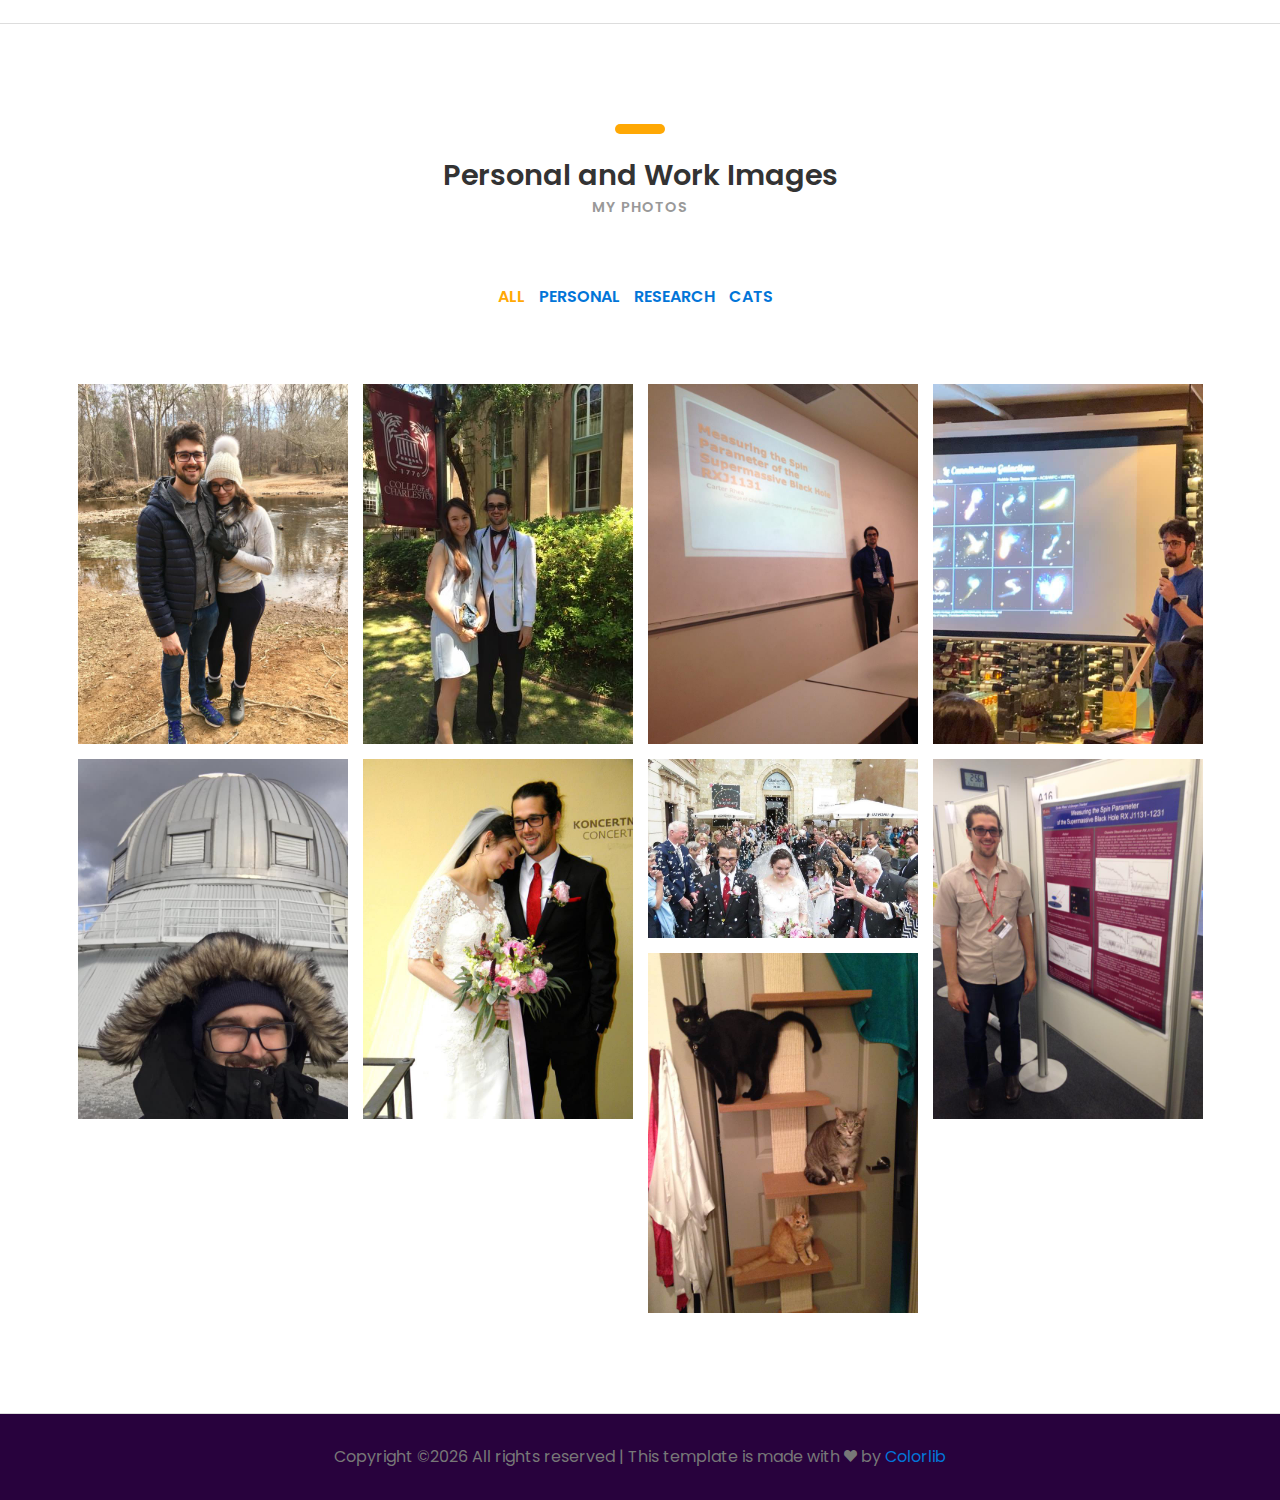
==== commit c7c64324: "updates" ====
--- a/index.html
+++ b/index.html
@@ -43,10 +43,10 @@
 
 					<div class="col-sm-6 col-md-6 col-lg-4">
 						<div class="info">
-							<i class="icon ion-ios-telephone-outline"></i>
+							
 							<div class="right-area">
-								<h5>+1 504 706-5772</h5>
-								<h6>MON - FRI,8AM - 7PM</h6>
+								<h5></h5>
+								<h6></h6>
 							</div><!-- right-area -->
 						</div><!-- info -->
 					</div><!-- col-sm-4 -->
@@ -73,14 +73,9 @@
 
 					<div class="col-sm-10 col-md-5 col-lg-6">
 							<h2><b>Carter Rhea</b></h2>
-							<h4 class="font-yellow">Graduate Student in Observational Astrophysics</h4>
-							<ul class="information margin-tb-30">
-								<li><b class="font-yellow">BORN</b> : September 7, 1993</li>
-							</ul>
+							<h4 class="font-yellow">Ph.D. Observational Astrophysics</h4>
 							<ul class="social-icons">
-								<li><a href="#"><i class="ion-social-linkedin"></i></a></li>
-								<li><a href="#"><i class="ion-social-instagram"></i></a></li>
-								<li><a href="#"><i class="ion-social-facebook"></i></a></li>
+								
 							</ul>
 					</div><!-- col-sm-8 -->
 
@@ -100,7 +95,7 @@
 						<a class="downlad-btn mr-2" href="Projects.html">Projects</a>
 						<a class="downlad-btn mr-2" href="Publications.html">Publication List</a>
 						<a class="downlad-btn mr-2" href="Talks.html">Presentations</a>
-						<a class="downlad-btn mr-2" href="Proposals.html">Proposals</a>
+						<!--<a class="downlad-btn mr-2" href="Proposals.html">Proposals</a>-->
 					</div>
 				</div>
 
@@ -119,7 +114,7 @@
 					</div>
 				</div><!-- col-sm-3 -->
 				<div class="col-sm-12 col-md-6">
-					<p class="margin-b-50">I am currently a graduate student at the Université de Montréal studying Extra-Galactic Astrophysics. On this site you will
+					<p class="margin-b-50">I recently completed my Ph.D. at the Université de Montréal studying Extra-Galactic Astrophysics. On this site you will
 						be able to find my current and past projects as well as relevant information about me! My wife, Catherine, and I live
 						in the old port of Montréal with our two adorable cats (plenty of photos to come!). We love skating and strolling
 						around historic Montréal. In addition to studying Astronomy at UdeM (l'Université de Montréal), I study French, Spanish, and Russian.</p>
@@ -128,15 +123,8 @@
 					<p class="margin-b-30">
 						After my first stint at as graduate student at Duke University in computational mechanics and scientific computing,
 						 I returned to astrophysics by joining Dr. Julie Hlavacek-Larrondo’s high-energy astrophysics team at l’Université de Montréal. Immersing myself in the astronomy life in Montreal,
-						I participate in the astronomy on tap events as both a volunteer and a speaker, attend inter-university seminars, and have taken advantage of several evenings at the Observatory at Mont Megantic.</p>
 				</div><!-- col-sm-6 -->
 			</div><!-- row -->
-			<div class="col-12 center-text">
-				<div class="heading"><h3>Recent News</h3></div>
-				<p>I recently had the opportunity to write a blog post for the Chandra X-ray Observatory on our
-					<a href="https://chandra.harvard.edu/blog/node/766">discovery of a massive cooling flow uninhibited
-						by AGN feedback</a>.</p>
-			</div>
 		</div><!-- container -->
 	</section><!-- about-section -->
 
@@ -152,12 +140,24 @@
 
 				<div class="col-sm-12">
 
+					<div class="experience margin-b-50">
+						<h4><b>IA Specialist</b></h4>
+						<h5 class="font-yellow"><b>Iuvo-AI</b></h5>
+						<h6 class="font-lite-black margin-t-10">June 2024</h6>
+						<p class="margin-tb-30">As an AI specialist at Iuvo-AI, I interface with our clientele, develop machine-learning based solution, and deploy the solutions so that they are readily available.
+						</p>
+						<ul class="list margin-b-30">
+							<li><span>Computer Vision</span></li>
+							<li><span>Large-Language Models</span></li>
+							<li><span>API Development/Deployment</span></li>
+						</ul>
+					</div><!-- experience -->
 
 
 					<div class="experience margin-b-50">
 						<h4><b>Doctoral Candidate</b></h4>
 						<h5 class="font-yellow"><b>L'Université de Montréal</b></h5>
-						<h6 class="font-lite-black margin-t-10">September 2020 - Present</h6>
+						<h6 class="font-lite-black margin-t-10">September 2020 - July 2024</h6>
 						<p class="margin-tb-30">My research focuses on bringing machine learning techniques to both optical and X-ray spectroscopy. A large portion of my thesis working
 							focus on developing machine learning applications for the Canada-France-Hawai'i Telescope which can be found at <a href="https://github.com/sitelle-signals/Pamplemousse">https://github.com/sitelle-signals/Pamplemousse</a>.
 						</p>
